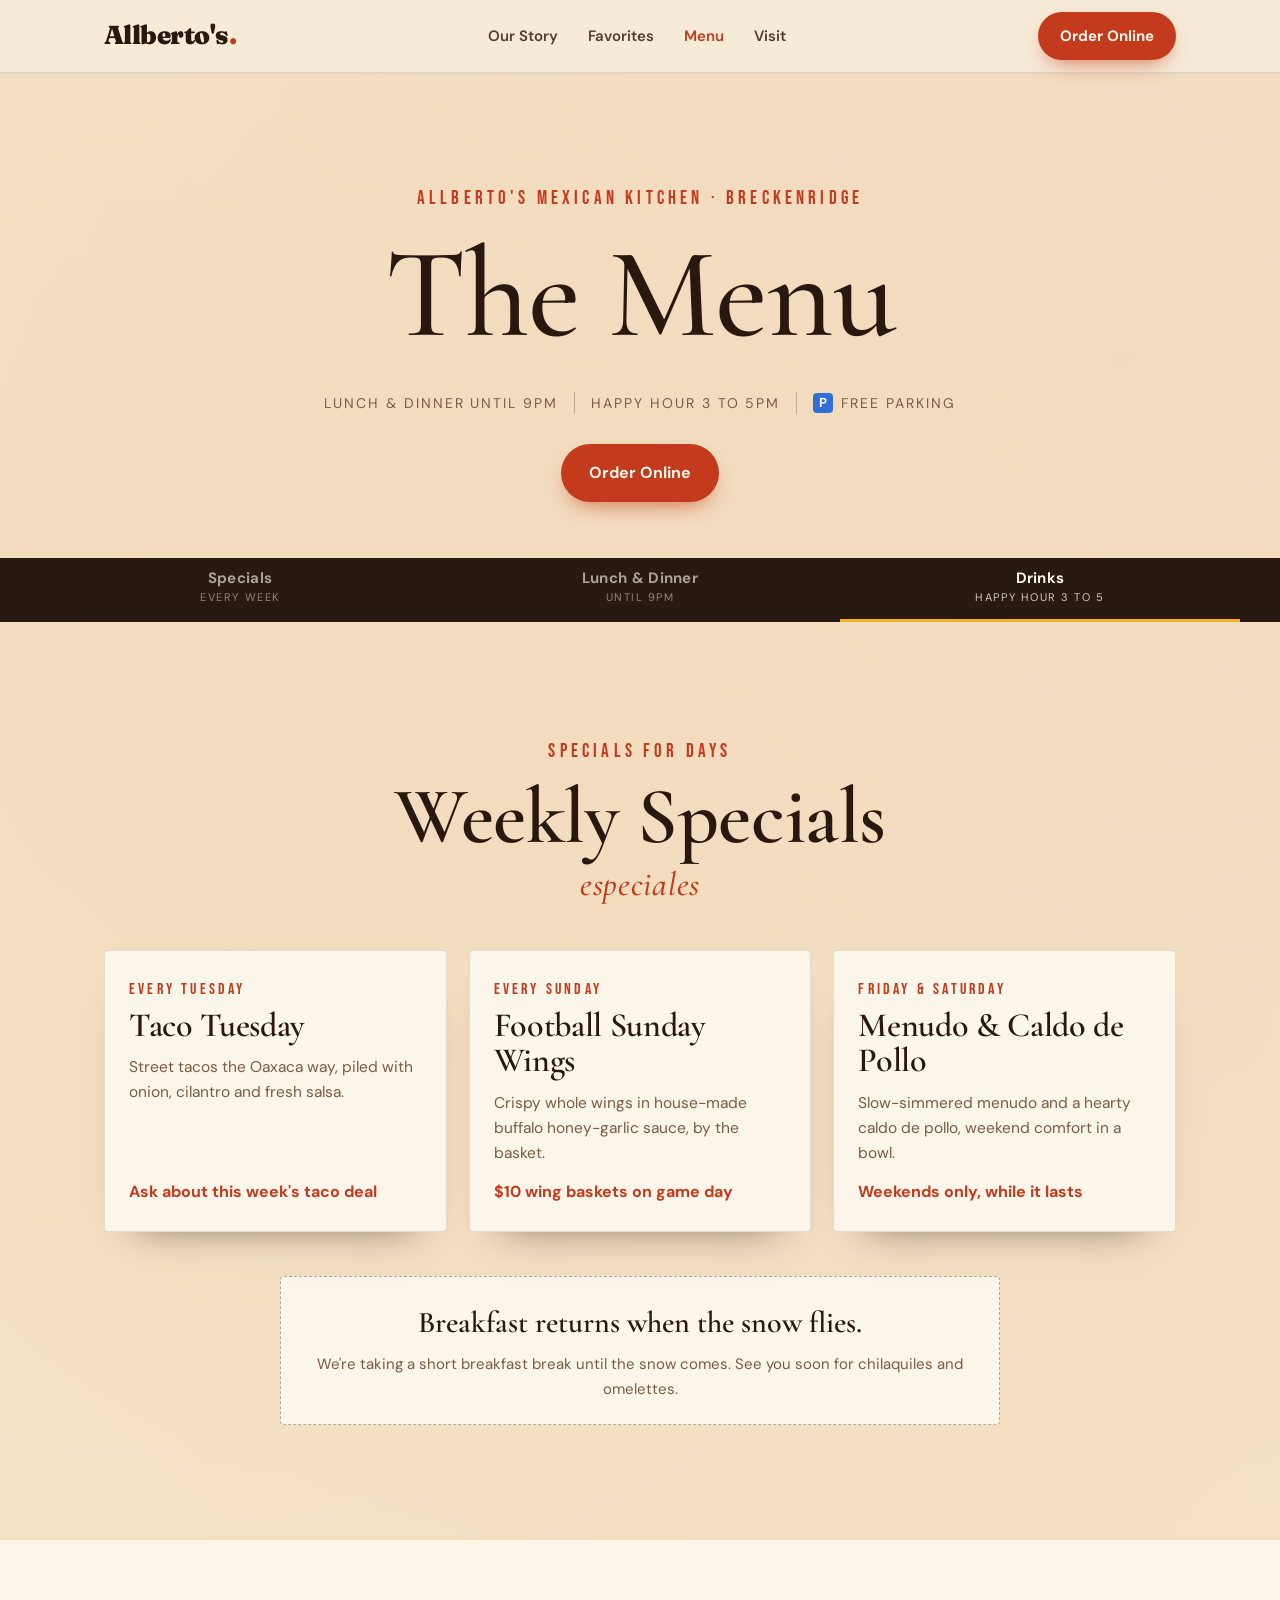
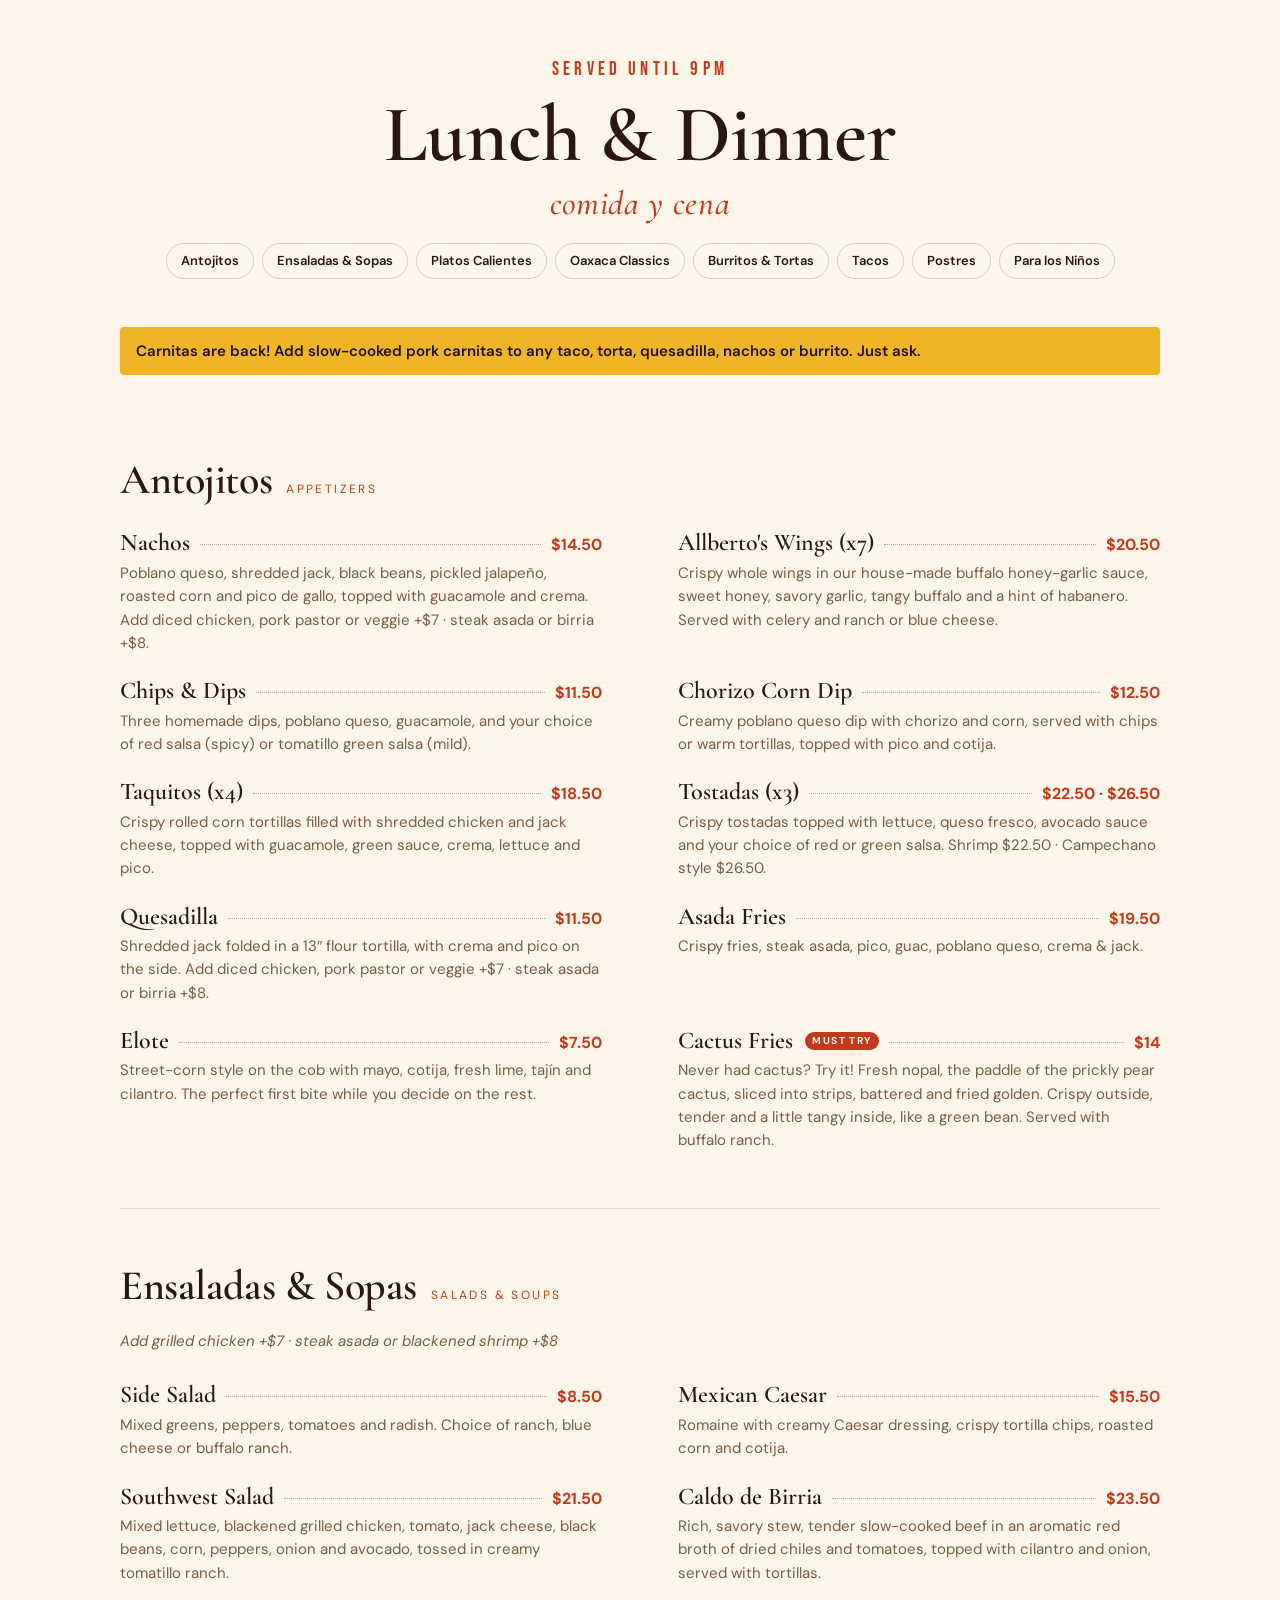
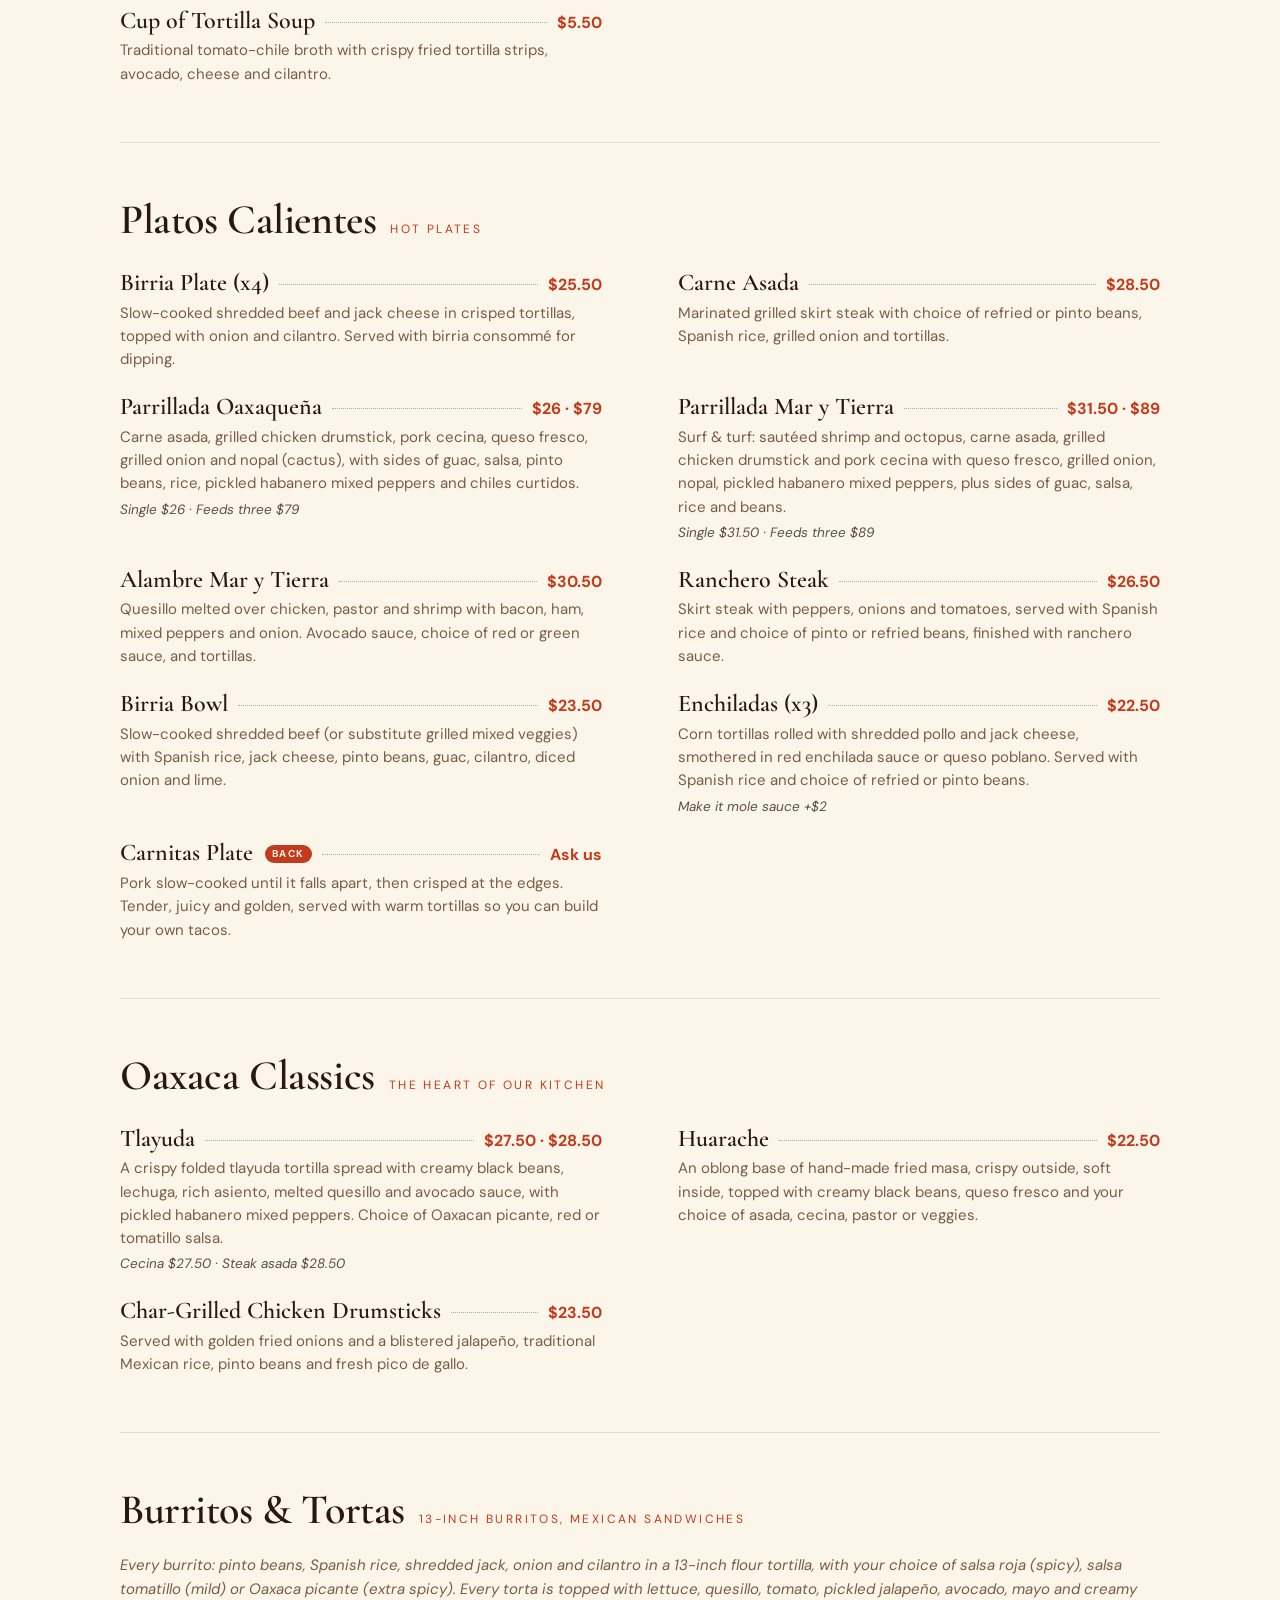
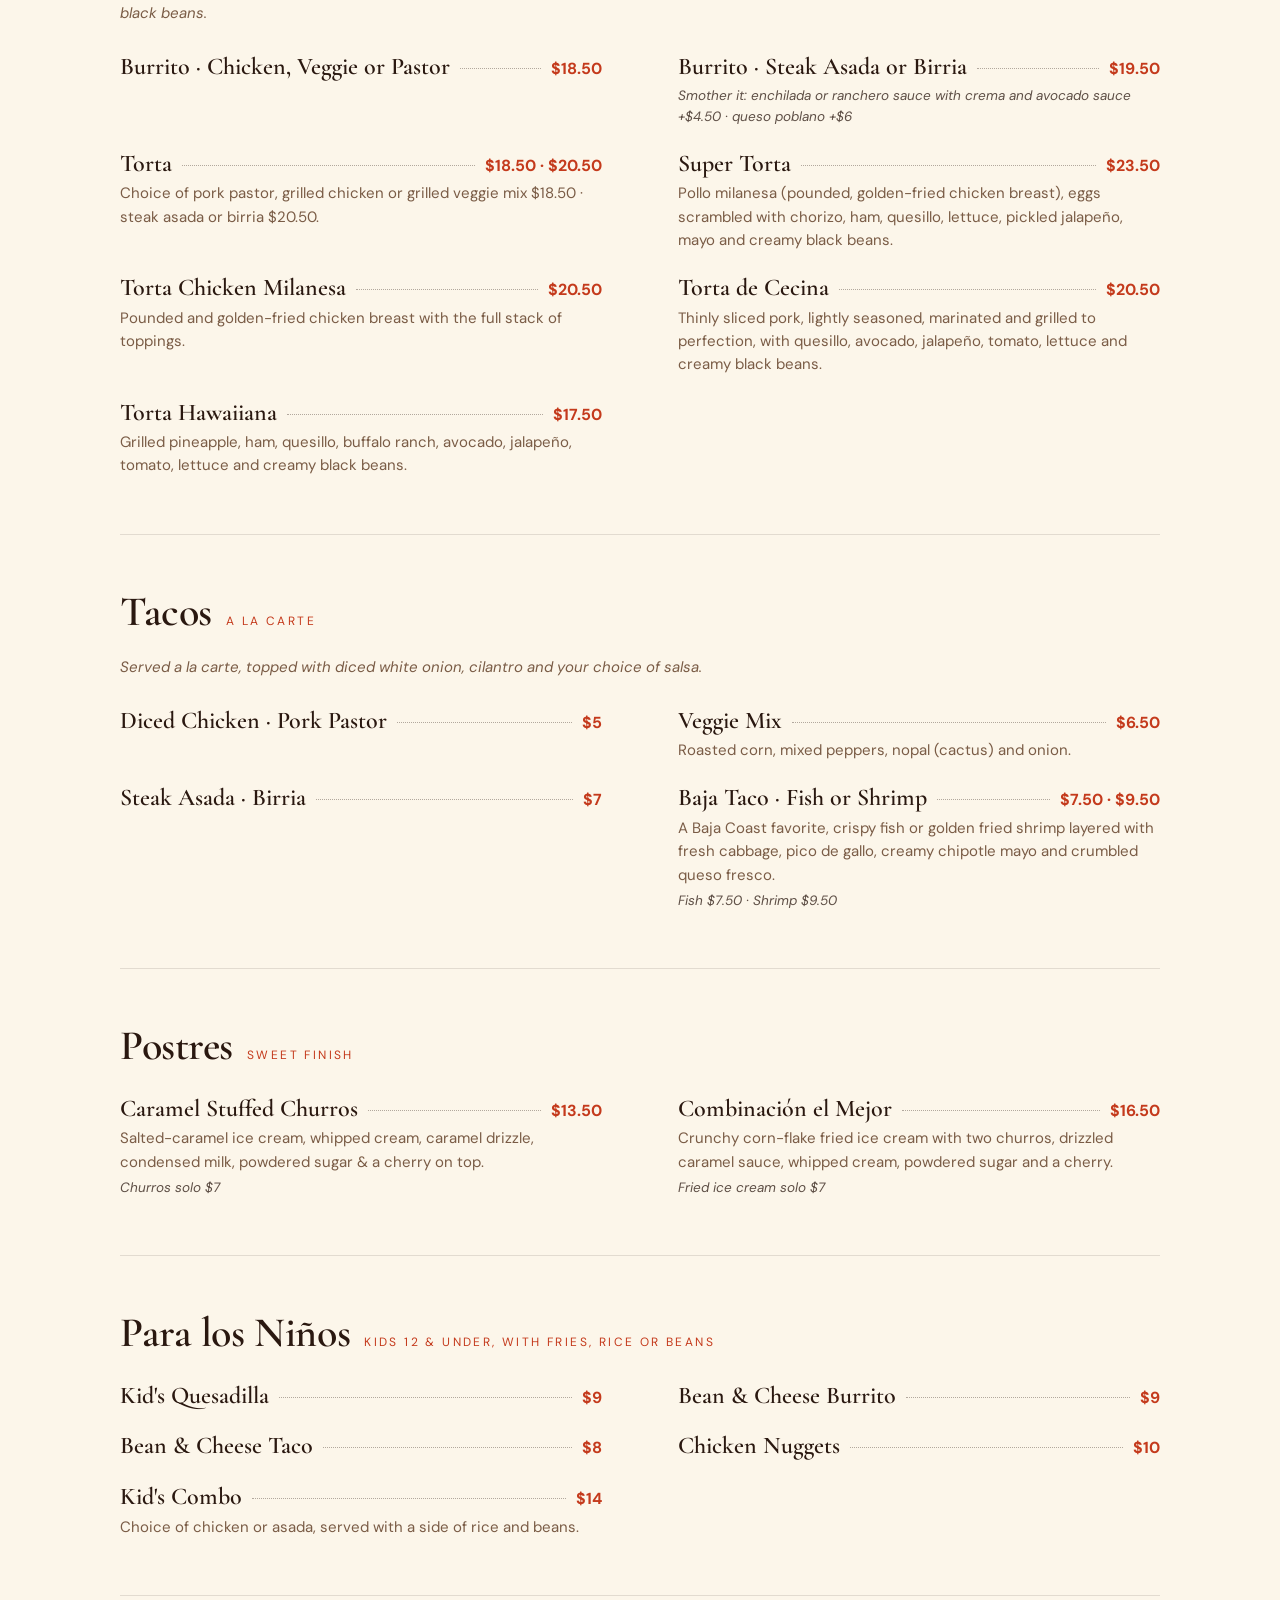
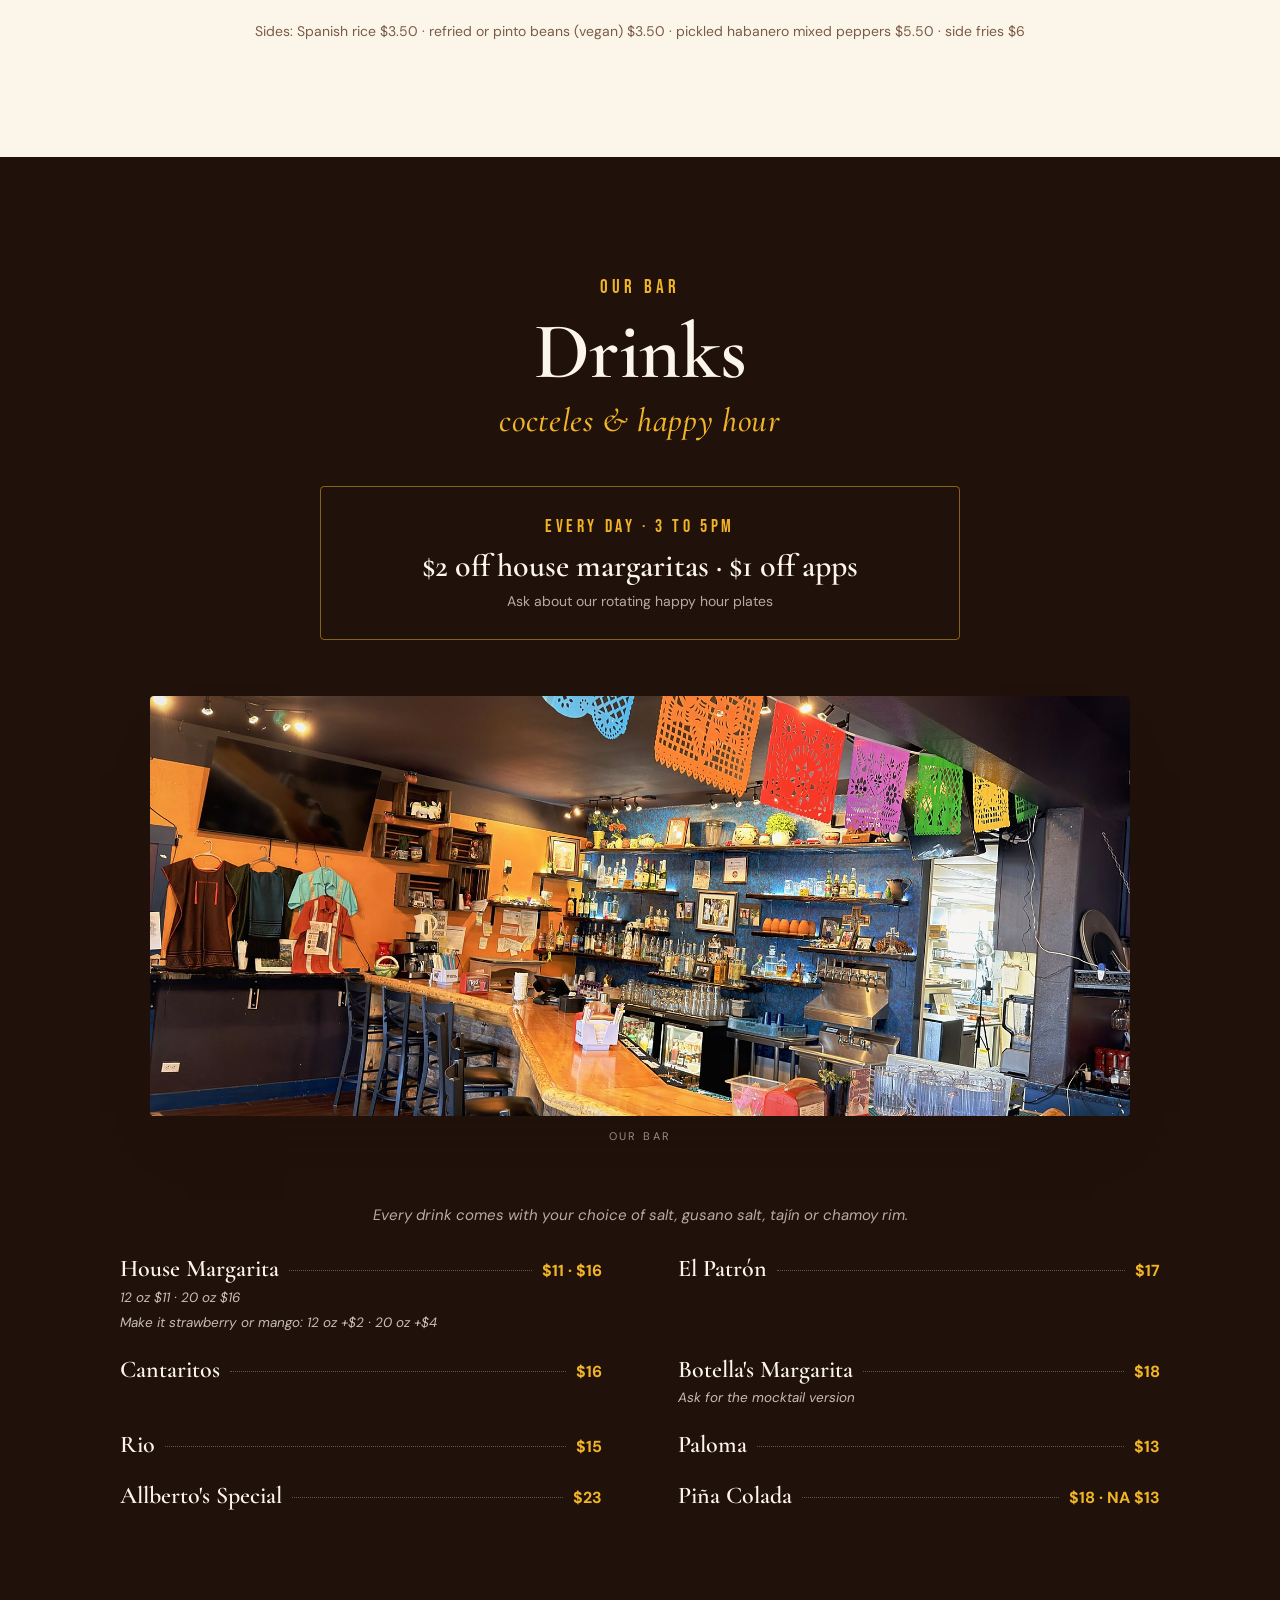
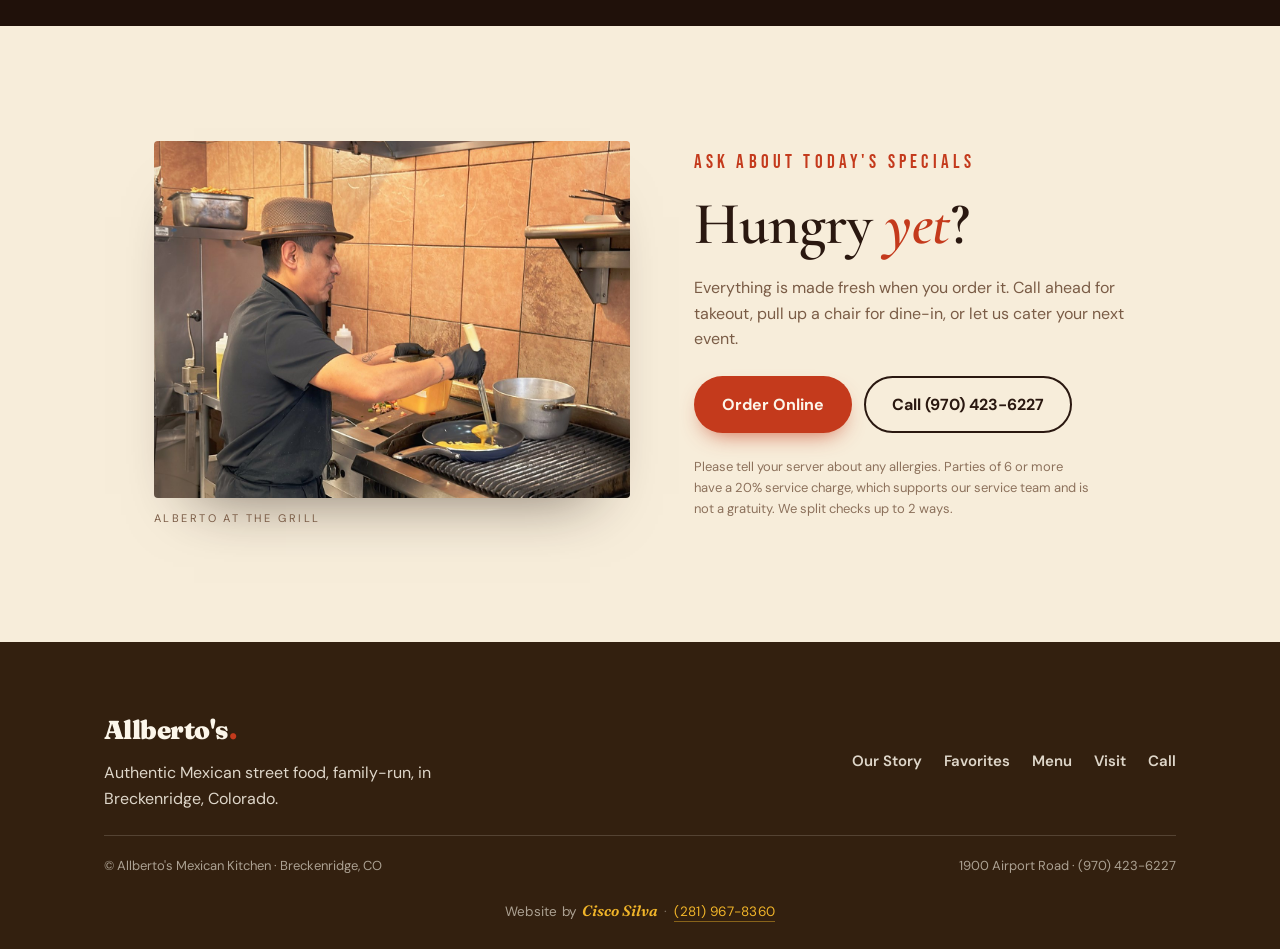
==== menu.html @ 0a22ff9e "Pause breakfast, add weekly specials, band night, free parking, cactus fries and carnitas - Breakfas" ====
<!DOCTYPE html>
<html lang="en">
<head>
<meta charset="UTF-8" />
<meta name="viewport" content="width=device-width, initial-scale=1.0" />
<title>Menu — Allberto's Mexican Kitchen</title>
<meta name="description" content="The full menu at Allberto's Mexican Kitchen in Breckenridge, Colorado — antojitos, birria, carnitas, tlayudas, parrilladas, burritos, tortas, tacos and outrageous caramel churros." />
<link rel="canonical" href="https://allbertoskitchen.com/menu.html" />
<meta property="og:type" content="website" />
<meta property="og:site_name" content="Allberto's Mexican Kitchen" />
<meta property="og:title" content="Menu — Allberto's Mexican Kitchen" />
<meta property="og:url" content="https://allbertoskitchen.com/menu.html" />
<meta name="twitter:card" content="summary" />
<link rel="icon" href="data:image/svg+xml,%3Csvg xmlns='http://www.w3.org/2000/svg' viewBox='0 0 100 100'%3E%3Crect width='100' height='100' rx='22' fill='%23C43A1C'/%3E%3Ctext x='50' y='74' font-size='68' font-family='Georgia,serif' font-weight='bold' text-anchor='middle' fill='%23F0B429'%3EA%3C/text%3E%3C/svg%3E" />
<link rel="preconnect" href="https://fonts.googleapis.com" />
<link rel="preconnect" href="https://fonts.gstatic.com" crossorigin />
<link href="https://fonts.googleapis.com/css2?family=Cormorant+Garamond:ital,wght@0,500;0,600;1,500&family=Bebas+Neue&family=Fraunces:ital,opsz,wght@0,9..144,400;0,9..144,600;0,9..144,900;1,9..144,600;1,9..144,900&family=DM+Sans:wght@400;500;700&family=Great+Vibes&display=swap" rel="stylesheet" />
<link rel="stylesheet" href="css/styles.css?v=20261123" />
<link rel="stylesheet" href="css/menu.css?v=20261123" />
<link rel="stylesheet" href="css/specials.css?v=20261123" />
</head>
<body class="menu-page">

<header>
  <div class="wrap nav">
    <a href="index.html" class="brand">Allberto's<span class="dot">.</span></a>
    <nav class="nav-links">
      <a href="index.html#story">Our Story</a>
      <a href="index.html#faves">Favorites</a>
      <a href="menu.html" class="active">Menu</a>
      <a href="index.html#visit">Visit</a>
    </nav>
    <a href="https://order.toasttab.com/online/allberto-s-mexican-kitchen-1900-airport-road" target="_blank" rel="noopener" class="btn btn-solid nav-cta">Order Online</a>
  </div>
</header>

<a class="event-strip" href="index.html#fiesta" data-until="2026-11-29T04:00:00-07:00"><b>Sat Nov 28, 9:30 PM:</b> Gran Noche de Fiesta with live music. 18+, $35 entry. <span>See details</span></a>

<!-- MENU HERO -->
<section class="mhero2">
  <div class="wrap">
    <span class="eyebrow">Allberto's Mexican Kitchen · Breckenridge</span>
    <h1>The Menu</h1>
    <p class="mhero2-hours"><span>Lunch &amp; dinner until 9pm</span><span>Happy hour 3 to 5pm</span><span class="park"><i>P</i> Free parking</span></p>
    <a href="https://order.toasttab.com/online/allberto-s-mexican-kitchen-1900-airport-road" target="_blank" rel="noopener" class="btn btn-solid">Order Online</a>
  </div>
</section>

<!-- STICKY SECTION BAR -->
<nav class="mtabs" aria-label="Menu sections">
  <div class="mtabs-in">
    <a href="#specials" class="mtab"><b>Specials</b><small>every week</small></a>
    <a href="#lunch" class="mtab"><b>Lunch &amp; Dinner</b><small>until 9pm</small></a>
    <a href="#drinks" class="mtab"><b>Drinks</b><small>happy hour 3 to 5</small></a>
  </div>
</nav>

<!-- SPECIALS -->
<section class="mpart" id="specials">
  <div class="wrap">
    <div class="mpart-head">
      <span class="eyebrow">Specials for Days</span>
      <h2>Weekly Specials <em>especiales</em></h2>
    </div>
    <div class="sp-grid">
      <div class="sp-card"><span class="sp-day">Every Tuesday</span><h3>Taco Tuesday</h3><p>Street tacos the Oaxaca way, piled with onion, cilantro and fresh salsa.</p><span class="sp-deal">Ask about this week's taco deal</span></div>
      <div class="sp-card"><span class="sp-day">Every Sunday</span><h3>Football Sunday Wings</h3><p>Crispy whole wings in house-made buffalo honey-garlic sauce, by the basket.</p><span class="sp-deal">$10 wing baskets on game day</span></div>
      <div class="sp-card"><span class="sp-day">Friday &amp; Saturday</span><h3>Menudo &amp; Caldo de Pollo</h3><p>Slow-simmered menudo and a hearty caldo de pollo, weekend comfort in a bowl.</p><span class="sp-deal">Weekends only, while it lasts</span></div>
    </div>
    <p class="bk-paused" style="margin-top:clamp(28px,4vw,44px)"><b>Breakfast returns when the snow flies.</b><span>We're taking a short breakfast break until the snow comes. See you soon for chilaquiles and omelettes.</span></p>
  </div>
</section>

<!-- BREAKFAST: paused until it snows (Alberto, 11/23/2026). Remove the "hidden" attribute below and add the tab back to bring it back. -->
<section class="mpart" id="breakfast" hidden>
  <div class="wrap">
    <div class="mpart-head">
      <span class="eyebrow">Served until noon</span>
      <h2>Breakfast <em>desayuno</em></h2>
    </div>
    <figure class="mpart-photo reveal"><img src="images/omelette-wide.jpg" alt="El Toro Bravo steak omelette with home fries and flour tortillas" width="1200" height="800" loading="lazy" /><figcaption>El Toro Bravo Omelette</figcaption></figure>

    <div class="mgrid">
<article class="mi">
  <div class="mi-top"><h4>El Toro Bravo Omelette</h4><span class="mi-dots" aria-hidden="true"></span><span class="mi-price">$20.50</span></div>
</article>
<article class="mi">
  <div class="mi-top"><h4>Nada Veggie Omelette</h4><span class="mi-dots" aria-hidden="true"></span><span class="mi-price">$20.50</span></div>
</article>
<article class="mi">
  <div class="mi-top"><h4>El Burrito Bananero</h4><span class="mi-dots" aria-hidden="true"></span><span class="mi-price">$19</span></div>
</article>
<article class="mi">
  <div class="mi-top"><h4>Breakfast Burrito</h4><span class="mi-dots" aria-hidden="true"></span><span class="mi-price">$14</span></div>
  <p>Three scrambled eggs, crispy rustic home fries, jack cheese and choice of red or green tomatillo salsa. Add bacon, ham or chorizo +$3.50 · smother with enchilada or ranchero sauce +$4.50.</p>
</article>
<article class="mi">
  <div class="mi-top"><h4>Huevos Rancheros</h4><span class="mi-dots" aria-hidden="true"></span><span class="mi-price">$14</span></div>
  <p>Rustic home fries and homemade enchilada sauce over a flour tortilla spread with creamy pinto beans, topped with two fried eggs, melted jack, pico de gallo and guacamole.</p>
</article>
<article class="mi">
  <div class="mi-top"><h4>Chilaquiles Verdes o Rojos</h4><span class="mi-dots" aria-hidden="true"></span><span class="mi-price">$19</span></div>
  <p>Two fried eggs over homemade tortilla chips with queso fresco, diced onion, crema drizzle and avocado. Choice of green or red sauce. Add steak +$8.</p>
</article>
<article class="mi">
  <div class="mi-top"><h4>Classic Breakfast</h4><span class="mi-dots" aria-hidden="true"></span><span class="mi-price">$11</span></div>
</article>
<article class="mi">
  <div class="mi-top"><h4>Scrambled Chorizo Eggs</h4><span class="mi-dots" aria-hidden="true"></span><span class="mi-price">$16.50</span></div>
</article>
<article class="mi">
  <div class="mi-top"><h4>Breakfast Tacos</h4><span class="mi-dots" aria-hidden="true"></span><span class="mi-price">$11.50</span></div>
</article>
</div>

  </div>
</section>

<!-- LUNCH & DINNER -->
<section class="mpart mpart-alt" id="lunch">
  <div class="wrap">
    <div class="mpart-head">
      <span class="eyebrow">Served until 9pm</span>
      <h2>Lunch &amp; Dinner <em>comida y cena</em></h2>
      <nav class="mjump" aria-label="Lunch and dinner categories">
        <a href="#antojitos">Antojitos</a><a href="#sopas">Ensaladas &amp; Sopas</a><a href="#platos">Platos Calientes</a><a href="#oaxaca">Oaxaca Classics</a><a href="#burritos">Burritos &amp; Tortas</a><a href="#tacos">Tacos</a><a href="#postres">Postres</a><a href="#ninos">Para los Niños</a>
      </nav>
    </div>

<p class="mcat2-flag">Carnitas are back! Add slow-cooked pork carnitas to any taco, torta, quesadilla, nachos or burrito. Just ask.</p>
<div class="mcat2" id="antojitos">
  <div class="mcat2-head"><h3>Antojitos</h3><span>appetizers</span></div>
<div class="mgrid">
<article class="mi">
  <div class="mi-top"><h4>Nachos</h4><span class="mi-dots" aria-hidden="true"></span><span class="mi-price">$14.50</span></div>
  <p>Poblano queso, shredded jack, black beans, pickled jalapeño, roasted corn and pico de gallo, topped with guacamole and crema. Add diced chicken, pork pastor or veggie +$7 · steak asada or birria +$8.</p>
</article>
<article class="mi">
  <div class="mi-top"><h4>Allberto&#x27;s Wings (x7)</h4><span class="mi-dots" aria-hidden="true"></span><span class="mi-price">$20.50</span></div>
  <p>Crispy whole wings in our house-made buffalo honey-garlic sauce, sweet honey, savory garlic, tangy buffalo and a hint of habanero. Served with celery and ranch or blue cheese.</p>
</article>
<article class="mi">
  <div class="mi-top"><h4>Chips &amp; Dips</h4><span class="mi-dots" aria-hidden="true"></span><span class="mi-price">$11.50</span></div>
  <p>Three homemade dips, poblano queso, guacamole, and your choice of red salsa (spicy) or tomatillo green salsa (mild).</p>
</article>
<article class="mi">
  <div class="mi-top"><h4>Chorizo Corn Dip</h4><span class="mi-dots" aria-hidden="true"></span><span class="mi-price">$12.50</span></div>
  <p>Creamy poblano queso dip with chorizo and corn, served with chips or warm tortillas, topped with pico and cotija.</p>
</article>
<article class="mi">
  <div class="mi-top"><h4>Taquitos (x4)</h4><span class="mi-dots" aria-hidden="true"></span><span class="mi-price">$18.50</span></div>
  <p>Crispy rolled corn tortillas filled with shredded chicken and jack cheese, topped with guacamole, green sauce, crema, lettuce and pico.</p>
</article>
<article class="mi">
  <div class="mi-top"><h4>Tostadas (x3)</h4><span class="mi-dots" aria-hidden="true"></span><span class="mi-price">$22.50 · $26.50</span></div>
  <p>Crispy tostadas topped with lettuce, queso fresco, avocado sauce and your choice of red or green salsa. Shrimp $22.50 · Campechano style $26.50.</p>
</article>
<article class="mi">
  <div class="mi-top"><h4>Quesadilla</h4><span class="mi-dots" aria-hidden="true"></span><span class="mi-price">$11.50</span></div>
  <p>Shredded jack folded in a 13&Prime; flour tortilla, with crema and pico on the side. Add diced chicken, pork pastor or veggie +$7 · steak asada or birria +$8.</p>
</article>
<article class="mi">
  <div class="mi-top"><h4>Asada Fries</h4><span class="mi-dots" aria-hidden="true"></span><span class="mi-price">$19.50</span></div>
  <p>Crispy fries, steak asada, pico, guac, poblano queso, crema &amp; jack.</p>
</article>
<article class="mi">
  <div class="mi-top"><h4>Elote</h4><span class="mi-dots" aria-hidden="true"></span><span class="mi-price">$7.50</span></div>
  <p>Street-corn style on the cob with mayo, cotija, fresh lime, tajín and cilantro. The perfect first bite while you decide on the rest.</p>
</article>
<article class="mi">
  <div class="mi-top"><h4>Cactus Fries <span class="mi-new">Must try</span></h4><span class="mi-dots" aria-hidden="true"></span><span class="mi-price">$14</span></div>
  <p>Never had cactus? Try it! Fresh nopal, the paddle of the prickly pear cactus, sliced into strips, battered and fried golden. Crispy outside, tender and a little tangy inside, like a green bean. Served with buffalo ranch.</p>
</article>
</div>
</div>
<div class="mcat2" id="sopas">
  <div class="mcat2-head"><h3>Ensaladas &amp; Sopas</h3><span>salads &amp; soups</span></div>
  <p class="mcat2-note">Add grilled chicken +$7 · steak asada or blackened shrimp +$8</p>
<div class="mgrid">
<article class="mi">
  <div class="mi-top"><h4>Side Salad</h4><span class="mi-dots" aria-hidden="true"></span><span class="mi-price">$8.50</span></div>
  <p>Mixed greens, peppers, tomatoes and radish. Choice of ranch, blue cheese or buffalo ranch.</p>
</article>
<article class="mi">
  <div class="mi-top"><h4>Mexican Caesar</h4><span class="mi-dots" aria-hidden="true"></span><span class="mi-price">$15.50</span></div>
  <p>Romaine with creamy Caesar dressing, crispy tortilla chips, roasted corn and cotija.</p>
</article>
<article class="mi">
  <div class="mi-top"><h4>Southwest Salad</h4><span class="mi-dots" aria-hidden="true"></span><span class="mi-price">$21.50</span></div>
  <p>Mixed lettuce, blackened grilled chicken, tomato, jack cheese, black beans, corn, peppers, onion and avocado, tossed in creamy tomatillo ranch.</p>
</article>
<article class="mi">
  <div class="mi-top"><h4>Caldo de Birria</h4><span class="mi-dots" aria-hidden="true"></span><span class="mi-price">$23.50</span></div>
  <p>Rich, savory stew, tender slow-cooked beef in an aromatic red broth of dried chiles and tomatoes, topped with cilantro and onion, served with tortillas.</p>
</article>
<article class="mi">
  <div class="mi-top"><h4>Cup of Tortilla Soup</h4><span class="mi-dots" aria-hidden="true"></span><span class="mi-price">$5.50</span></div>
  <p>Traditional tomato-chile broth with crispy fried tortilla strips, avocado, cheese and cilantro.</p>
</article>
</div>
</div>
<div class="mcat2" id="platos">
  <div class="mcat2-head"><h3>Platos Calientes</h3><span>hot plates</span></div>
<div class="mgrid">
<article class="mi">
  <div class="mi-top"><h4>Birria Plate (x4)</h4><span class="mi-dots" aria-hidden="true"></span><span class="mi-price">$25.50</span></div>
  <p>Slow-cooked shredded beef and jack cheese in crisped tortillas, topped with onion and cilantro. Served with birria consommé for dipping.</p>
</article>
<article class="mi">
  <div class="mi-top"><h4>Carne Asada</h4><span class="mi-dots" aria-hidden="true"></span><span class="mi-price">$28.50</span></div>
  <p>Marinated grilled skirt steak with choice of refried or pinto beans, Spanish rice, grilled onion and tortillas.</p>
</article>
<article class="mi">
  <div class="mi-top"><h4>Parrillada Oaxaqueña</h4><span class="mi-dots" aria-hidden="true"></span><span class="mi-price">$26 · $79</span></div>
  <p>Carne asada, grilled chicken drumstick, pork cecina, queso fresco, grilled onion and nopal (cactus), with sides of guac, salsa, pinto beans, rice, pickled habanero mixed peppers and chiles curtidos.</p>
  <p class="mi-add">Single $26 · Feeds three $79</p>
</article>
<article class="mi">
  <div class="mi-top"><h4>Parrillada Mar y Tierra</h4><span class="mi-dots" aria-hidden="true"></span><span class="mi-price">$31.50 · $89</span></div>
  <p>Surf &amp; turf: sautéed shrimp and octopus, carne asada, grilled chicken drumstick and pork cecina with queso fresco, grilled onion, nopal, pickled habanero mixed peppers, plus sides of guac, salsa, rice and beans.</p>
  <p class="mi-add">Single $31.50 · Feeds three $89</p>
</article>
<article class="mi">
  <div class="mi-top"><h4>Alambre Mar y Tierra</h4><span class="mi-dots" aria-hidden="true"></span><span class="mi-price">$30.50</span></div>
  <p>Quesillo melted over chicken, pastor and shrimp with bacon, ham, mixed peppers and onion. Avocado sauce, choice of red or green sauce, and tortillas.</p>
</article>
<article class="mi">
  <div class="mi-top"><h4>Ranchero Steak</h4><span class="mi-dots" aria-hidden="true"></span><span class="mi-price">$26.50</span></div>
  <p>Skirt steak with peppers, onions and tomatoes, served with Spanish rice and choice of pinto or refried beans, finished with ranchero sauce.</p>
</article>
<article class="mi">
  <div class="mi-top"><h4>Birria Bowl</h4><span class="mi-dots" aria-hidden="true"></span><span class="mi-price">$23.50</span></div>
  <p>Slow-cooked shredded beef (or substitute grilled mixed veggies) with Spanish rice, jack cheese, pinto beans, guac, cilantro, diced onion and lime.</p>
</article>
<article class="mi">
  <div class="mi-top"><h4>Enchiladas (x3)</h4><span class="mi-dots" aria-hidden="true"></span><span class="mi-price">$22.50</span></div>
  <p>Corn tortillas rolled with shredded pollo and jack cheese, smothered in red enchilada sauce or queso poblano. Served with Spanish rice and choice of refried or pinto beans.</p>
  <p class="mi-add">Make it mole sauce +$2</p>
</article>
<article class="mi">
  <div class="mi-top"><h4>Carnitas Plate <span class="mi-new">Back</span></h4><span class="mi-dots" aria-hidden="true"></span><span class="mi-price">Ask us</span></div>
  <p>Pork slow-cooked until it falls apart, then crisped at the edges. Tender, juicy and golden, served with warm tortillas so you can build your own tacos.</p>
</article>
</div>
</div>
<div class="mcat2" id="oaxaca">
  <div class="mcat2-head"><h3>Oaxaca Classics</h3><span>the heart of our kitchen</span></div>
<div class="mgrid">
<article class="mi">
  <div class="mi-top"><h4>Tlayuda</h4><span class="mi-dots" aria-hidden="true"></span><span class="mi-price">$27.50 · $28.50</span></div>
  <p>A crispy folded tlayuda tortilla spread with creamy black beans, lechuga, rich asiento, melted quesillo and avocado sauce, with pickled habanero mixed peppers. Choice of Oaxacan picante, red or tomatillo salsa.</p>
  <p class="mi-add">Cecina $27.50 · Steak asada $28.50</p>
</article>
<article class="mi">
  <div class="mi-top"><h4>Huarache</h4><span class="mi-dots" aria-hidden="true"></span><span class="mi-price">$22.50</span></div>
  <p>An oblong base of hand-made fried masa, crispy outside, soft inside, topped with creamy black beans, queso fresco and your choice of asada, cecina, pastor or veggies.</p>
</article>
<article class="mi">
  <div class="mi-top"><h4>Char-Grilled Chicken Drumsticks</h4><span class="mi-dots" aria-hidden="true"></span><span class="mi-price">$23.50</span></div>
  <p>Served with golden fried onions and a blistered jalapeño, traditional Mexican rice, pinto beans and fresh pico de gallo.</p>
</article>
</div>
</div>
<div class="mcat2" id="burritos">
  <div class="mcat2-head"><h3>Burritos &amp; Tortas</h3><span>13-inch burritos, Mexican sandwiches</span></div>
  <p class="mcat2-note">Every burrito: pinto beans, Spanish rice, shredded jack, onion and cilantro in a 13-inch flour tortilla, with your choice of salsa roja (spicy), salsa tomatillo (mild) or Oaxaca picante (extra spicy). Every torta is topped with lettuce, quesillo, tomato, pickled jalapeño, avocado, mayo and creamy black beans.</p>
<div class="mgrid">
<article class="mi">
  <div class="mi-top"><h4>Burrito · Chicken, Veggie or Pastor</h4><span class="mi-dots" aria-hidden="true"></span><span class="mi-price">$18.50</span></div>
</article>
<article class="mi">
  <div class="mi-top"><h4>Burrito · Steak Asada or Birria</h4><span class="mi-dots" aria-hidden="true"></span><span class="mi-price">$19.50</span></div>
  <p class="mi-add">Smother it: enchilada or ranchero sauce with crema and avocado sauce +$4.50 · queso poblano +$6</p>
</article>
<article class="mi">
  <div class="mi-top"><h4>Torta</h4><span class="mi-dots" aria-hidden="true"></span><span class="mi-price">$18.50 · $20.50</span></div>
  <p>Choice of pork pastor, grilled chicken or grilled veggie mix $18.50 · steak asada or birria $20.50.</p>
</article>
<article class="mi">
  <div class="mi-top"><h4>Super Torta</h4><span class="mi-dots" aria-hidden="true"></span><span class="mi-price">$23.50</span></div>
  <p>Pollo milanesa (pounded, golden-fried chicken breast), eggs scrambled with chorizo, ham, quesillo, lettuce, pickled jalapeño, mayo and creamy black beans.</p>
</article>
<article class="mi">
  <div class="mi-top"><h4>Torta Chicken Milanesa</h4><span class="mi-dots" aria-hidden="true"></span><span class="mi-price">$20.50</span></div>
  <p>Pounded and golden-fried chicken breast with the full stack of toppings.</p>
</article>
<article class="mi">
  <div class="mi-top"><h4>Torta de Cecina</h4><span class="mi-dots" aria-hidden="true"></span><span class="mi-price">$20.50</span></div>
  <p>Thinly sliced pork, lightly seasoned, marinated and grilled to perfection, with quesillo, avocado, jalapeño, tomato, lettuce and creamy black beans.</p>
</article>
<article class="mi">
  <div class="mi-top"><h4>Torta Hawaiiana</h4><span class="mi-dots" aria-hidden="true"></span><span class="mi-price">$17.50</span></div>
  <p>Grilled pineapple, ham, quesillo, buffalo ranch, avocado, jalapeño, tomato, lettuce and creamy black beans.</p>
</article>
</div>
</div>
<div class="mcat2" id="tacos">
  <div class="mcat2-head"><h3>Tacos</h3><span>a la carte</span></div>
  <p class="mcat2-note">Served a la carte, topped with diced white onion, cilantro and your choice of salsa.</p>
<div class="mgrid">
<article class="mi">
  <div class="mi-top"><h4>Diced Chicken · Pork Pastor</h4><span class="mi-dots" aria-hidden="true"></span><span class="mi-price">$5</span></div>
</article>
<article class="mi">
  <div class="mi-top"><h4>Veggie Mix</h4><span class="mi-dots" aria-hidden="true"></span><span class="mi-price">$6.50</span></div>
  <p>Roasted corn, mixed peppers, nopal (cactus) and onion.</p>
</article>
<article class="mi">
  <div class="mi-top"><h4>Steak Asada · Birria</h4><span class="mi-dots" aria-hidden="true"></span><span class="mi-price">$7</span></div>
</article>
<article class="mi">
  <div class="mi-top"><h4>Baja Taco · Fish or Shrimp</h4><span class="mi-dots" aria-hidden="true"></span><span class="mi-price">$7.50 · $9.50</span></div>
  <p>A Baja Coast favorite, crispy fish or golden fried shrimp layered with fresh cabbage, pico de gallo, creamy chipotle mayo and crumbled queso fresco.</p>
  <p class="mi-add">Fish $7.50 · Shrimp $9.50</p>
</article>
</div>
</div>
<div class="mcat2" id="postres">
  <div class="mcat2-head"><h3>Postres</h3><span>sweet finish</span></div>
<div class="mgrid">
<article class="mi">
  <div class="mi-top"><h4>Caramel Stuffed Churros</h4><span class="mi-dots" aria-hidden="true"></span><span class="mi-price">$13.50</span></div>
  <p>Salted-caramel ice cream, whipped cream, caramel drizzle, condensed milk, powdered sugar &amp; a cherry on top.</p>
  <p class="mi-add">Churros solo $7</p>
</article>
<article class="mi">
  <div class="mi-top"><h4>Combinación el Mejor</h4><span class="mi-dots" aria-hidden="true"></span><span class="mi-price">$16.50</span></div>
  <p>Crunchy corn-flake fried ice cream with two churros, drizzled caramel sauce, whipped cream, powdered sugar and a cherry.</p>
  <p class="mi-add">Fried ice cream solo $7</p>
</article>
</div>
</div>
<div class="mcat2" id="ninos">
  <div class="mcat2-head"><h3>Para los Niños</h3><span>kids 12 &amp; under, with fries, rice or beans</span></div>
<div class="mgrid">
<article class="mi">
  <div class="mi-top"><h4>Kid&#x27;s Quesadilla</h4><span class="mi-dots" aria-hidden="true"></span><span class="mi-price">$9</span></div>
</article>
<article class="mi">
  <div class="mi-top"><h4>Bean &amp; Cheese Burrito</h4><span class="mi-dots" aria-hidden="true"></span><span class="mi-price">$9</span></div>
</article>
<article class="mi">
  <div class="mi-top"><h4>Bean &amp; Cheese Taco</h4><span class="mi-dots" aria-hidden="true"></span><span class="mi-price">$8</span></div>
</article>
<article class="mi">
  <div class="mi-top"><h4>Chicken Nuggets</h4><span class="mi-dots" aria-hidden="true"></span><span class="mi-price">$10</span></div>
</article>
<article class="mi">
  <div class="mi-top"><h4>Kid&#x27;s Combo</h4><span class="mi-dots" aria-hidden="true"></span><span class="mi-price">$14</span></div>
  <p>Choice of chicken or asada, served with a side of rice and beans.</p>
</article>
</div>
</div>

    <p class="msides">Sides: Spanish rice $3.50 · refried or pinto beans (vegan) $3.50 · pickled habanero mixed peppers $5.50 · side fries $6</p>
  </div>
</section>

<!-- DRINKS -->
<section class="mpart mpart-dark" id="drinks">
  <div class="wrap">
    <div class="mpart-head">
      <span class="eyebrow">Our Bar</span>
      <h2>Drinks <em>cocteles &amp; happy hour</em></h2>
    </div>
    <div class="mhappy">
      <span class="mhappy-when">Every day · 3 to 5pm</span>
      <span class="mhappy-deal">$2 off house margaritas · $1 off apps</span>
      <span class="mhappy-more">Ask about our rotating happy hour plates</span>
    </div>
    <figure class="mpart-photo reveal"><img src="images/bar.jpg" alt="The bar at Allberto&#x27;s with papel picado and string lights" width="1800" height="1097" loading="lazy" /><figcaption>Our bar</figcaption></figure>

    <p class="mcat2-note">Every drink comes with your choice of salt, gusano salt, tajín or chamoy rim.</p>
    <div class="mgrid">
<article class="mi">
  <div class="mi-top"><h4>House Margarita</h4><span class="mi-dots" aria-hidden="true"></span><span class="mi-price">$11 · $16</span></div>
  <p class="mi-add">12 oz $11 · 20 oz $16</p>
  <p class="mi-add">Make it strawberry or mango: 12 oz +$2 · 20 oz +$4</p>
</article>
<article class="mi">
  <div class="mi-top"><h4>El Patrón</h4><span class="mi-dots" aria-hidden="true"></span><span class="mi-price">$17</span></div>
</article>
<article class="mi">
  <div class="mi-top"><h4>Cantaritos</h4><span class="mi-dots" aria-hidden="true"></span><span class="mi-price">$16</span></div>
</article>
<article class="mi">
  <div class="mi-top"><h4>Botella&#x27;s Margarita</h4><span class="mi-dots" aria-hidden="true"></span><span class="mi-price">$18</span></div>
  <p class="mi-add">Ask for the mocktail version</p>
</article>
<article class="mi">
  <div class="mi-top"><h4>Rio</h4><span class="mi-dots" aria-hidden="true"></span><span class="mi-price">$15</span></div>
</article>
<article class="mi">
  <div class="mi-top"><h4>Paloma</h4><span class="mi-dots" aria-hidden="true"></span><span class="mi-price">$13</span></div>
</article>
<article class="mi">
  <div class="mi-top"><h4>Allberto&#x27;s Special</h4><span class="mi-dots" aria-hidden="true"></span><span class="mi-price">$23</span></div>
</article>
<article class="mi">
  <div class="mi-top"><h4>Piña Colada</h4><span class="mi-dots" aria-hidden="true"></span><span class="mi-price">$18 · NA $13</span></div>
</article>
</div>

  </div>
</section>

<!-- NOTES + ALBERTO -->
<section class="mclose">
  <div class="wrap mclose-grid">
    <figure class="mclose-photo reveal"><img src="images/alberto-band.jpg" alt="Alberto cooking at the grill" width="1450" height="960" loading="lazy" /><figcaption>Alberto at the grill</figcaption></figure>
    <div class="mclose-text reveal">
      <span class="eyebrow">Ask about today&#x27;s specials</span>
      <h2>Hungry <em>yet</em>?</h2>
      <p>Everything is made fresh when you order it. Call ahead for takeout, pull up a chair for dine-in, or let us cater your next event.</p>
      <div class="mclose-actions">
        <a href="https://order.toasttab.com/online/allberto-s-mexican-kitchen-1900-airport-road" target="_blank" rel="noopener" class="btn btn-solid">Order Online</a>
        <a href="tel:+19704236227" class="btn btn-ghost">Call (970) 423-6227</a>
      </div>
      <p class="mfine">Please tell your server about any allergies. Parties of 6 or more have a 20% service charge, which supports our service team and is not a gratuity. We split checks up to 2 ways.</p>
    </div>
  </div>
</section>

<!-- FOOTER -->
<footer>
  <div class="wrap">
    <div class="foot-grid">
      <div>
        <div class="brand">Allberto's<span class="dot">.</span></div>
        <p style="margin-top:8px;max-width:30ch;opacity:.85">Authentic Mexican street food, family-run, in Breckenridge, Colorado.</p>
      </div>
      <nav class="foot-links">
        <a href="index.html#story">Our Story</a><a href="index.html#faves">Favorites</a><a href="menu.html">Menu</a><a href="index.html#visit">Visit</a><a href="tel:+19704236227">Call</a>
      </nav>
    </div>
    <div class="foot-bottom">
      <span>© Allberto's Mexican Kitchen · Breckenridge, CO</span>
      <span>1900 Airport Road · (970) 423-6227</span>
    </div>
    <p class="site-credit">
      <link rel="stylesheet" href="css/credit.css?v=3" />
      Website by <b>Cisco Silva</b><span class="sep">&middot;</span><a href="tel:+12819678360">(281) 967-8360</a>
    </p>
  </div>
</footer>

<script src="js/until.js?v=20261123"></script>
<script src="js/main.js?v=20261123"></script>
<script>
// highlight the sticky tab for the section on screen
(function(){var tabs=[].slice.call(document.querySelectorAll('.mtab'));
var map={};tabs.forEach(function(t){map[t.getAttribute('href').slice(1)]=t;});
var io=new IntersectionObserver(function(es){es.forEach(function(e){if(e.isIntersecting){tabs.forEach(function(t){t.classList.remove('on')});map[e.target.id].classList.add('on');}});},{rootMargin:'-45% 0px -50% 0px'});
['specials','lunch','drinks'].forEach(function(id){var el=document.getElementById(id);if(el)io.observe(el);});})();
</script>
</body>
</html>
---- css/styles.css ----
/* never let a photo push the page wider than the screen */
img{max-width:100%;height:auto}
:root{
  --bone:#F7EDDA; --cream:#FCF6EA; --chile:#C43A1C; --chile-deep:#9E2B12;
  --marigold:#EBA31C; --gold:#F0B429; --mole:#20110A; --mole2:#33200f;
  --lime:#4E7A3A; --ink:#2A1810; --ink-soft:#7a5c46;
  --maxw:1200px; --pad:clamp(20px,5vw,64px);
}
*{margin:0;padding:0;box-sizing:border-box}
html{scroll-behavior:smooth}
body{font-family:'DM Sans',sans-serif;background:var(--bone);color:var(--ink);line-height:1.6;overflow-x:hidden;
  background-image:radial-gradient(circle at 12% 8%,rgba(235,163,28,.10),transparent 42%),radial-gradient(circle at 88% 4%,rgba(196,58,28,.08),transparent 40%);}
.wrap{max-width:var(--maxw);margin:0 auto;padding:0 var(--pad)}
h1,h2,h3{font-family:'Fraunces',serif;line-height:1.02;letter-spacing:-.01em}
em{font-style:italic}
a{color:inherit}
.eyebrow{font-family:'Bebas Neue',sans-serif;font-size:clamp(15px,1.6vw,19px);letter-spacing:.22em;color:var(--chile);display:inline-block;margin-bottom:.5em}
.grain{position:relative}
.grain::after{content:"";position:absolute;inset:0;background-image:url('data:image/svg+xml,%3Csvg%20xmlns%3D%27http%3A//www.w3.org/2000/svg%27%20width%3D%27120%27%20height%3D%27120%27%3E%3Cfilter%20id%3D%27n%27%3E%3CfeTurbulence%20type%3D%27fractalNoise%27%20baseFrequency%3D%270.9%27%20numOctaves%3D%272%27%20stitchTiles%3D%27stitch%27/%3E%3CfeColorMatrix%20type%3D%27saturate%27%20values%3D%270%27/%3E%3C/filter%3E%3Crect%20width%3D%27120%27%20height%3D%27120%27%20filter%3D%27url%28%2523n%29%27%20opacity%3D%270.5%27/%3E%3C/svg%3E');background-size:180px;opacity:.05;pointer-events:none;mix-blend-mode:overlay}

/* buttons */
.btn{display:inline-flex;align-items:center;gap:.5em;font-weight:700;font-size:16px;padding:14px 26px;border-radius:999px;text-decoration:none;border:2px solid transparent;transition:transform .15s ease,box-shadow .15s ease,background .15s;white-space:nowrap;cursor:pointer}
.btn:hover{transform:translateY(-2px)}
.btn-solid{background:var(--chile);color:var(--cream);box-shadow:0 10px 22px -10px rgba(196,58,28,.8)}
.btn-solid:hover{background:var(--chile-deep)}
.btn-gold{background:var(--gold);color:var(--mole);box-shadow:0 10px 22px -12px rgba(240,180,41,.9)}
.btn-ghost{background:transparent;border-color:var(--ink);color:var(--ink)}
.btn-ghost:hover{background:var(--ink);color:var(--cream)}
.btn-cream{background:var(--cream);color:var(--ink)}

/* header */
header{position:sticky;top:0;z-index:50;background:rgba(247,237,218,.9);backdrop-filter:blur(10px);border-bottom:2px solid rgba(42,24,16,.1)}
.nav{display:flex;align-items:center;justify-content:space-between;height:72px}
.brand{font-family:'Fraunces',serif;font-weight:900;font-size:26px;letter-spacing:-.02em}
a.brand{text-decoration:none;color:var(--ink)}
.brand .dot{color:var(--chile)}
.nav-links{display:flex;gap:30px}
.nav-links a{font-weight:600;font-size:15px;text-decoration:none;color:var(--ink);opacity:.82;transition:opacity .15s,color .15s}
.nav-links a:hover{opacity:1;color:var(--chile)}
.nav-links a.active{opacity:1;color:var(--chile)}
.nav-cta{padding:10px 20px;font-size:15px}
@media(max-width:820px){.nav-links{display:none}}

/* marquee */
.marquee{background:var(--chile);color:var(--gold);overflow:hidden;border-top:2px solid var(--chile-deep);border-bottom:2px solid var(--chile-deep)}
.marquee-track{display:flex;white-space:nowrap;width:max-content;animation:scrollx 34s linear infinite}
.marquee span{font-family:'Bebas Neue',sans-serif;font-size:clamp(20px,2.6vw,28px);letter-spacing:.14em;padding:10px 0}
.marquee b{color:var(--cream);margin:0 22px}
.marquee i{color:var(--gold);margin:0 22px;font-style:normal}
@keyframes scrollx{to{transform:translateX(-50%)}}

/* papel divider */
.papel{height:40px;background:url('data:image/svg+xml,%3Csvg%20xmlns%3D%27http%3A//www.w3.org/2000/svg%27%20width%3D%27200%27%20height%3D%2742%27%20viewBox%3D%270%200%20200%2042%27%3E%0A%3Cpath%20d%3D%27M0%203%20H200%27%20stroke%3D%27%237a4a2a%27%20stroke-width%3D%272%27/%3E%0A%3Cg%3E%0A%3Cpath%20d%3D%27M2%204%20H52%20L27%2034%20Z%27%20fill%3D%27%23C43A1C%27/%3E%3Ccircle%20cx%3D%2727%27%20cy%3D%2713%27%20r%3D%274%27%20fill%3D%27%23F8EFDD%27/%3E%3Ccircle%20cx%3D%2716%27%20cy%3D%2711%27%20r%3D%272.2%27%20fill%3D%27%23F8EFDD%27/%3E%3Ccircle%20cx%3D%2738%27%20cy%3D%2711%27%20r%3D%272.2%27%20fill%3D%27%23F8EFDD%27/%3E%0A%3Cpath%20d%3D%27M52%204%20H102%20L77%2034%20Z%27%20fill%3D%27%23EBA31C%27/%3E%3Ccircle%20cx%3D%2777%27%20cy%3D%2713%27%20r%3D%274%27%20fill%3D%27%238a1f0a%27/%3E%3Ccircle%20cx%3D%2766%27%20cy%3D%2711%27%20r%3D%272.2%27%20fill%3D%27%238a1f0a%27/%3E%3Ccircle%20cx%3D%2788%27%20cy%3D%2711%27%20r%3D%272.2%27%20fill%3D%27%238a1f0a%27/%3E%0A%3Cpath%20d%3D%27M102%204%20H152%20L127%2034%20Z%27%20fill%3D%27%234E7A3A%27/%3E%3Ccircle%20cx%3D%27127%27%20cy%3D%2713%27%20r%3D%274%27%20fill%3D%27%23F8EFDD%27/%3E%3Ccircle%20cx%3D%27116%27%20cy%3D%2711%27%20r%3D%272.2%27%20fill%3D%27%23F8EFDD%27/%3E%3Ccircle%20cx%3D%27138%27%20cy%3D%2711%27%20r%3D%272.2%27%20fill%3D%27%23F8EFDD%27/%3E%0A%3Cpath%20d%3D%27M152%204%20H202%20L177%2034%20Z%27%20fill%3D%27%239E2B12%27/%3E%3Ccircle%20cx%3D%27177%27%20cy%3D%2713%27%20r%3D%274%27%20fill%3D%27%23EBA31C%27/%3E%3Ccircle%20cx%3D%27166%27%20cy%3D%2711%27%20r%3D%272.2%27%20fill%3D%27%23EBA31C%27/%3E%3Ccircle%20cx%3D%27188%27%20cy%3D%2711%27%20r%3D%272.2%27%20fill%3D%27%23EBA31C%27/%3E%0A%3C/g%3E%3C/svg%3E') repeat-x top center;background-size:auto 40px}

/* hero */
.hero{position:relative;overflow:hidden}
.hero-inner{max-width:var(--maxw);margin:0 auto;display:grid;grid-template-columns:1fr}
.hero-content{padding:clamp(44px,8vw,74px) var(--pad) clamp(30px,5vw,48px)}
.hero h1{color:var(--ink);font-size:clamp(44px,8vw,92px);font-weight:900;margin:.16em 0 .3em;max-width:13ch}
.hero h1 em{color:var(--chile);position:relative;white-space:nowrap}
.hero h1 em::after{content:"";position:absolute;left:0;right:0;bottom:.02em;height:.14em;background:var(--gold);border-radius:4px;z-index:-1;opacity:.9}
.hero .lead{font-size:clamp(17px,2vw,21px);color:var(--ink-soft);max-width:42ch;margin-bottom:26px}
.hero-actions{display:flex;flex-wrap:wrap;gap:14px}
.hero-meta{display:flex;flex-wrap:wrap;gap:8px 22px;margin-top:26px;color:var(--ink-soft);font-size:14px;font-weight:600}
.hero-meta .star{color:var(--gold)}
.hero-media{position:relative;min-height:320px;order:-1}
.hero-media .hero-frame{position:absolute;inset:clamp(16px,4vw,34px);border-radius:20px;overflow:hidden;border:6px solid var(--cream);box-shadow:0 30px 60px -26px rgba(32,17,10,.6)}
.hero-frame .px-img{position:absolute;top:-16%;left:0;width:100%;height:132%;background-size:cover;background-position:center;will-change:transform}
.hero-stamp{position:absolute;z-index:3;right:clamp(10px,4vw,28px);top:clamp(6px,3vw,20px);width:104px;height:104px;border-radius:50%;
  background:var(--gold);color:var(--mole);display:grid;place-items:center;text-align:center;transform:rotate(11deg);
  box-shadow:0 10px 22px -10px rgba(32,17,10,.7);border:3px dashed var(--mole)}
.hero-stamp b{font-family:'Bebas Neue',sans-serif;font-size:15px;letter-spacing:.06em;line-height:1;padding:0 8px}
.hero-badge{position:absolute;left:clamp(20px,5vw,44px);bottom:clamp(20px,5vw,44px);z-index:3;font-family:'Bebas Neue',sans-serif;letter-spacing:.14em;font-size:15px;color:var(--cream);background:rgba(32,17,10,.62);backdrop-filter:blur(4px);padding:8px 15px;border-radius:999px}
@media(min-width:900px){
  .hero-inner{grid-template-columns:1.06fr .94fr;align-items:stretch;gap:clamp(24px,4vw,52px);padding:0 var(--pad);min-height:clamp(540px,74vh,680px)}
  .hero-content{padding:clamp(56px,6vw,92px) 0;display:flex;flex-direction:column;justify-content:center}
  .hero-media{order:0;min-height:0}
  .hero-media .hero-frame{inset:clamp(30px,4vw,54px) 0}
}
@media(max-width:899px){
  /* headline first, photo underneath */
  .hero-media{order:0;min-height:clamp(300px,82vw,460px)}
  .hero-media .hero-frame{inset:0 var(--pad) clamp(30px,7vw,48px)}
  .hero-badge{left:calc(var(--pad) + 16px);bottom:calc(clamp(30px,7vw,48px) + 16px)}
  /* no parallax offset on small screens; anchor the crop high so the consommé cup + first taco stay in frame */
  .hero-frame .px-img{top:0;height:100%;transform:none!important;background-position:center 22%}
}

/* reveal */
.reveal{opacity:0;transform:translateY(28px);transition:opacity .7s cubic-bezier(.2,.7,.2,1),transform .7s cubic-bezier(.2,.7,.2,1)}
.reveal.in{opacity:1;transform:none}

/* section heads */
.shead h2{font-size:clamp(32px,5vw,58px);font-weight:900}
.shead h2 em{color:var(--chile)}

/* story */
.story{padding:clamp(60px,9vw,110px) 0}
.story-grid{display:grid;grid-template-columns:1fr;gap:clamp(30px,5vw,56px);align-items:center}
.story h2{font-size:clamp(30px,4.6vw,54px);font-weight:900;margin:.12em 0 .5em}
.story h2 em{color:var(--chile)}
.story p{color:var(--ink-soft);margin-bottom:16px;max-width:52ch;font-size:17px}
.story-stats{display:flex;gap:14px;flex-wrap:wrap;margin-top:26px}
.stat{background:var(--cream);border:2px solid rgba(42,24,16,.12);border-radius:16px;padding:16px 20px;min-width:120px;box-shadow:0 10px 26px -20px rgba(32,17,10,.6)}
.stat .n{font-family:'Fraunces',serif;font-weight:900;font-size:26px;color:var(--chile)}
.stat .l{font-size:13px;color:var(--ink-soft);font-weight:600}
.story-photo{position:relative;aspect-ratio:4/3.4;border-radius:20px;border:3px dashed var(--chile);background:
  repeating-linear-gradient(135deg,rgba(196,58,28,.06) 0 14px,rgba(235,163,28,.06) 14px 28px),var(--cream);
  display:grid;place-items:center;text-align:center;padding:24px;overflow:hidden}
.story-photo .stamp{position:absolute;top:14px;left:14px;font-family:'Bebas Neue',sans-serif;letter-spacing:.12em;font-size:13px;color:var(--cream);background:var(--chile);padding:5px 12px;border-radius:999px}
.story-photo .glyph{font-family:'Fraunces',serif;font-style:italic;font-size:clamp(20px,2.6vw,26px);color:var(--ink-soft);opacity:.75;line-height:1.25}
.story-photo.filled{border:7px solid var(--cream);background:none;padding:0;box-shadow:0 34px 64px -30px rgba(0,0,0,.8)}
.story-photo.filled .px-img{position:absolute;top:0;left:0;width:100%;height:100%;background-size:cover;background-position:center}
@media(min-width:860px){.story-grid{grid-template-columns:1.05fr .95fr}}
/* single-column story, used while the Our Kitchen photo slot is empty */
.story-grid.solo{grid-template-columns:1fr;max-width:840px;margin-left:auto;margin-right:auto}
.story-grid.solo p{max-width:58ch}
.story-grid.solo .story-stats{margin-top:34px;gap:16px}
.story-grid.solo .stat{flex:1 1 170px;text-align:center}

/* FAVORITES — alternating parallax feature rows (the TDR moment) */
.faves{background:var(--mole);color:var(--cream);padding:clamp(60px,9vw,120px) 0;position:relative;overflow:hidden}
.faves::after{content:"";position:absolute;inset:0;background-image:url('data:image/svg+xml,%3Csvg%20xmlns%3D%27http%3A//www.w3.org/2000/svg%27%20width%3D%27120%27%20height%3D%27120%27%3E%3Cfilter%20id%3D%27n%27%3E%3CfeTurbulence%20type%3D%27fractalNoise%27%20baseFrequency%3D%270.9%27%20numOctaves%3D%272%27%20stitchTiles%3D%27stitch%27/%3E%3CfeColorMatrix%20type%3D%27saturate%27%20values%3D%270%27/%3E%3C/filter%3E%3Crect%20width%3D%27120%27%20height%3D%27120%27%20filter%3D%27url%28%2523n%29%27%20opacity%3D%270.5%27/%3E%3C/svg%3E');background-size:200px;opacity:.06;pointer-events:none}
.faves .shead{text-align:center;max-width:720px;margin:0 auto clamp(40px,6vw,72px)}
.faves .eyebrow{color:var(--gold)}
.faves .shead h2{font-size:clamp(34px,6vw,66px);font-weight:900;color:var(--cream)}
.faves .shead h2 em{color:var(--gold)}
.faves .shead p{color:rgba(252,246,234,.66);margin-top:14px;font-size:18px}
.frow{display:grid;grid-template-columns:1fr;gap:clamp(24px,4vw,56px);align-items:center;margin:clamp(48px,7vw,90px) 0}
.frow:last-child{margin-bottom:0}
.px{position:relative;border-radius:22px;overflow:hidden;border:7px solid var(--cream);box-shadow:0 34px 64px -30px rgba(0,0,0,.8);aspect-ratio:4/4.4}
.px-img{position:absolute;top:-16%;left:0;width:100%;height:132%;background-size:cover;background-position:center;will-change:transform}
.ftext{position:relative}
.ftag{display:inline-block;font-family:'Bebas Neue',sans-serif;letter-spacing:.16em;font-size:14px;color:var(--mole);background:var(--gold);padding:5px 14px;border-radius:999px;margin-bottom:14px}
.frow h3{font-size:clamp(34px,5.4vw,60px);font-weight:900;color:var(--cream);line-height:.98;margin-bottom:16px}
.frow p{color:rgba(252,246,234,.72);font-size:17px;max-width:44ch;margin-bottom:20px}
.fprice{font-family:'Bebas Neue',sans-serif;font-size:30px;letter-spacing:.04em;color:var(--gold)}
.pricetag{position:absolute;z-index:3;top:-14px;right:-8px;background:var(--chile);color:var(--cream);font-family:'Bebas Neue',sans-serif;
  font-size:22px;letter-spacing:.04em;padding:12px 16px;border-radius:14px;transform:rotate(7deg);box-shadow:0 10px 20px -8px rgba(0,0,0,.6);border:2px solid var(--cream)}
@media(min-width:880px){
  .frow{grid-template-columns:1fr 1fr}
  .frow.rev .fmedia{order:2}
  .frow .ftext{padding:0 clamp(10px,2vw,30px)}
}

/* menu */
.menu{padding:clamp(60px,9vw,110px) 0}
.menu .shead{text-align:center;max-width:640px;margin:0 auto clamp(36px,5vw,60px)}
.menu .shead h2{font-size:clamp(32px,5.4vw,60px);font-weight:900}
.menu .shead h2 em{color:var(--chile)}
.menu .shead p{color:var(--ink-soft);margin-top:14px}
.menu-cols{display:grid;grid-template-columns:1fr;gap:clamp(30px,5vw,64px)}
@media(min-width:820px){.menu-cols{grid-template-columns:1fr 1fr}}
.mcat{margin-bottom:38px}
.mcat h3{font-family:'Bebas Neue',sans-serif;font-weight:400;font-size:30px;letter-spacing:.06em;color:var(--chile);border-bottom:3px solid var(--gold);padding-bottom:8px;margin-bottom:16px;display:flex;align-items:baseline;justify-content:space-between}
.mcat h3 span{font-family:'Fraunces',serif;font-style:italic;font-size:15px;letter-spacing:0;color:var(--ink-soft);font-weight:600}
.item{display:grid;grid-template-columns:auto 1fr auto;align-items:baseline;column-gap:10px;margin:12px 0}
.item .name{font-weight:700;font-size:17px}
.item .dots{border-bottom:2px dotted rgba(42,24,16,.28);transform:translateY(-4px)}
.item .cost{font-family:'Bebas Neue',sans-serif;font-size:21px;letter-spacing:.03em;color:var(--chile)}
.item .desc{grid-column:1/-1;color:var(--ink-soft);font-size:14.5px;margin-top:2px;max-width:52ch}
.menu-note{text-align:center;margin-top:20px}

/* churro band */
.bandsec{padding:clamp(24px,4vw,44px) 0}
.band{position:relative;max-width:var(--maxw);margin:0 auto;border-radius:24px;overflow:hidden;min-height:clamp(360px,52vw,480px);display:flex;align-items:flex-end}
.band .px{position:absolute;inset:0;border:0;border-radius:0;aspect-ratio:auto;box-shadow:none}
.band .overlay{position:absolute;inset:0;background:linear-gradient(90deg,rgba(32,17,10,.86) 0%,rgba(32,17,10,.6) 46%,rgba(32,17,10,.15) 100%);z-index:2}
.band-in{position:relative;z-index:3;padding:clamp(30px,5vw,60px);max-width:560px;color:var(--cream)}
.band-in .eyebrow{color:var(--gold)}
.band-in h2{font-size:clamp(30px,4.6vw,54px);font-weight:900;color:var(--cream);margin:.1em 0 .4em}
.band-in h2 em{color:var(--gold)}
.band-in p{color:rgba(252,246,234,.82);margin-bottom:22px}

/* reviews */
.reviews{background:var(--chile);color:var(--cream);text-align:center;padding:clamp(60px,9vw,110px) 0;position:relative;overflow:hidden}
.reviews::after{content:"";position:absolute;inset:0;background-image:url('data:image/svg+xml,%3Csvg%20xmlns%3D%27http%3A//www.w3.org/2000/svg%27%20width%3D%27120%27%20height%3D%27120%27%3E%3Cfilter%20id%3D%27n%27%3E%3CfeTurbulence%20type%3D%27fractalNoise%27%20baseFrequency%3D%270.9%27%20numOctaves%3D%272%27%20stitchTiles%3D%27stitch%27/%3E%3CfeColorMatrix%20type%3D%27saturate%27%20values%3D%270%27/%3E%3C/filter%3E%3Crect%20width%3D%27120%27%20height%3D%27120%27%20filter%3D%27url%28%2523n%29%27%20opacity%3D%270.5%27/%3E%3C/svg%3E');background-size:200px;opacity:.07;pointer-events:none}
.reviews .eyebrow{color:var(--gold)}
.reviews .rating{display:flex;align-items:center;justify-content:center;gap:14px;margin:6px 0}
.reviews .stars{color:var(--gold);font-size:30px;letter-spacing:4px}
.reviews .rating b{font-family:'Fraunces',serif;font-size:40px;font-weight:900}
.reviews .count{color:rgba(252,246,234,.8);margin-bottom:40px}
.quotes{display:grid;grid-template-columns:1fr;gap:22px;max-width:var(--maxw);margin:0 auto;padding:0 var(--pad)}
@media(min-width:820px){.quotes{grid-template-columns:repeat(3,1fr)}}
.quote{background:var(--cream);color:var(--ink);border-radius:18px;padding:26px;text-align:left;box-shadow:0 20px 40px -22px rgba(0,0,0,.6)}
.quote:nth-child(1){transform:rotate(-1.4deg)}
.quote:nth-child(3){transform:rotate(1.4deg)}
.quote .q{font-family:'Fraunces',serif;font-style:italic;font-size:19px;line-height:1.4;margin-bottom:14px}
.quote .by{font-weight:700;font-size:14px;color:var(--chile)}

/* visit */
.visit{background:var(--mole);color:var(--cream);padding:clamp(60px,9vw,110px) 0}
.visit-grid{display:grid;grid-template-columns:1fr;gap:clamp(30px,5vw,56px)}
@media(min-width:860px){.visit-grid{grid-template-columns:1fr 1fr}}
.visit .eyebrow{color:var(--gold)}
.visit h2{font-size:clamp(32px,5vw,58px);font-weight:900;color:var(--cream);margin-bottom:24px}
.visit h2 em{color:var(--gold)}
.info-row{display:grid;grid-template-columns:110px 1fr;gap:14px;padding:15px 0;border-top:1px solid rgba(252,246,234,.16)}
.info-row .k{font-family:'Bebas Neue',sans-serif;letter-spacing:.12em;font-size:16px;color:var(--gold)}
.info-row .v{color:rgba(252,246,234,.9)}
.info-row .v a{color:var(--cream)}
.visit-actions{display:flex;gap:14px;flex-wrap:wrap;margin-top:26px}
.map{border-radius:20px;overflow:hidden;min-height:340px;border:5px solid var(--cream)}
.map iframe{width:100%;height:100%;min-height:340px;border:0;display:block;filter:saturate(1.05)}

/* footer */
footer{background:var(--mole2);color:var(--cream);padding:clamp(44px,6vw,68px) 0 26px}
.foot-grid{display:flex;justify-content:space-between;gap:30px;flex-wrap:wrap;padding-bottom:24px;border-bottom:1px solid rgba(252,246,234,.16)}
.foot-links{display:flex;gap:22px;flex-wrap:wrap;align-items:center}
.foot-links a{text-decoration:none;font-weight:600;opacity:.85;font-size:15px}
.foot-links a:hover{opacity:1;color:var(--gold)}
.foot-bottom{display:flex;justify-content:space-between;gap:12px;flex-wrap:wrap;padding-top:20px;font-size:13px;color:rgba(252,246,234,.6)}
.made-by{margin:22px 0 0;text-align:center;font-family:"Great Vibes",cursive;font-size:22px;line-height:1;color:var(--gold);opacity:.75;letter-spacing:.3px}

@media(prefers-reduced-motion:reduce){
  .marquee-track{animation:none}
  .reveal{opacity:1;transform:none;transition:none}
  .px-img,.hero-frame .px-img{transform:none!important}
}

/* ==========================================================
   CINEMATIC HERO + premium refinements (homepage)
   Hero photo lives at images/hero.jpg (desktop) and
   images/hero-mobile.jpg (phones, tall crop).
   ========================================================== */
:root{--serif-lux:'Cormorant Garamond','Fraunces',Georgia,serif;--hero-pos:center 62%}
.site-header{background:rgba(20,10,6,.55);border-bottom:1px solid rgba(252,246,234,.12);backdrop-filter:blur(12px);-webkit-backdrop-filter:blur(12px)}
.site-header a.brand{color:var(--cream);font-family:var(--serif-lux);font-weight:600;font-size:28px;letter-spacing:.01em}
.site-header .nav-links a{color:var(--cream);font-size:13px;letter-spacing:.16em;text-transform:uppercase;font-weight:500}
.site-header .nav-links a:hover{color:var(--gold)}
.site-header .nav-cta{box-shadow:none;font-size:14px}

.hero{position:relative;min-height:100vh;min-height:100svh;margin-top:-72px;display:flex;align-items:center;justify-content:center;text-align:center;color:var(--cream);overflow:hidden;background:var(--mole)}
.hero-bg{position:absolute;inset:0;background:url('../images/hero.jpg') var(--hero-pos)/cover no-repeat;transform:scale(1.04);animation:heroZoom 18s ease-out forwards}
@keyframes heroZoom{to{transform:scale(1)}}
@media (max-width:699px){.hero-bg{background-image:url('../images/hero-mobile.jpg');background-position:center 70%}}
.hero-shade{position:absolute;inset:0;background:
  linear-gradient(180deg,rgba(15,8,4,.5) 0%,rgba(15,8,4,.22) 35%,rgba(15,8,4,.34) 70%,rgba(15,8,4,.9) 100%),
  radial-gradient(ellipse at center,rgba(15,8,4,.22) 0%,rgba(15,8,4,.42) 100%)}
.hero-content{position:relative;z-index:2;padding:120px 16px 90px;max-width:900px}
.hero .eyebrow{color:var(--gold);letter-spacing:.32em;font-size:14px;margin-bottom:22px}
.hero h1{font-family:var(--serif-lux);font-weight:500;color:var(--cream);font-size:clamp(56px,13vw,148px);line-height:.92;letter-spacing:-.01em;margin:0;max-width:none;text-shadow:0 4px 40px rgba(0,0,0,.45)}
.hero h1 .sub{display:block;font-family:'DM Sans',sans-serif;font-weight:500;font-size:clamp(12px,1.6vw,16px);letter-spacing:.5em;text-transform:uppercase;margin-top:18px;padding-left:.5em;color:rgba(252,246,234,.85)}
.hero .tagline{font-family:var(--serif-lux);font-style:italic;font-size:clamp(20px,2.6vw,28px);line-height:1.35;color:rgba(252,246,234,.92);max-width:38ch;margin:28px auto 38px}
.hero-actions{display:flex;flex-wrap:wrap;gap:14px;justify-content:center}
.hero .btn{border-radius:2px;letter-spacing:.14em;text-transform:uppercase;font-size:13px;padding:17px 34px}
.btn-outline{background:transparent;border:1px solid rgba(252,246,234,.85);color:var(--cream)}
.btn-outline:hover{background:var(--cream);color:var(--mole)}
.hero-meta{justify-content:center;margin-top:40px;color:rgba(252,246,234,.75);font-size:13px;letter-spacing:.08em;gap:8px 28px}
.hero-meta a{text-decoration:none;border-bottom:1px solid rgba(252,246,234,.4)}
.hero-meta .star{color:var(--gold)}
.hero-scroll{position:absolute;z-index:2;bottom:26px;left:50%;width:1px;height:52px;background:linear-gradient(rgba(252,246,234,0),rgba(252,246,234,.8));transform:translateX(-50%)}
@media(max-width:600px){.hero-actions .btn{flex:1 1 100%;justify-content:center}.hero-scroll{display:none}}
@media(prefers-reduced-motion:reduce){.hero-bg{animation:none;transform:none}}

/* refined typography + roomier, wider photography */
.shead h2,.story h2,.faves .shead h2,.menu .shead h2,.frow h3,.band h2,.visit h2{font-family:var(--serif-lux);font-weight:600;letter-spacing:-.005em}
.story,.menu{padding:clamp(80px,12vw,160px) 0}
.faves{padding:clamp(80px,12vw,160px) 0}
.frow{margin:clamp(64px,9vw,130px) 0}
.px{border:none;border-radius:4px;aspect-ratio:4/3}
@media(min-width:880px){.faves .wrap{max-width:1360px}.frow{grid-template-columns:1.35fr 1fr}.frow.rev{grid-template-columns:1fr 1.35fr}.px{aspect-ratio:5/4}}
.bandsec{padding:0}.band{max-width:none;border-radius:0;min-height:clamp(420px,62vw,640px)}

/* ===== real photography (Nov 2026) =====
   One quiet frame style everywhere: no borders, 4px corners, soft shadow,
   small letter-spaced captions. */
.story-figure,.visit-figure{margin:0}
.story-figure img,.visit-figure img{display:block;width:100%;height:auto;object-fit:cover;border-radius:4px;box-shadow:0 40px 70px -40px rgba(32,17,10,.55)}
.story-figure img{aspect-ratio:4/5}
.story-figure figcaption,.visit-figure figcaption{margin-top:14px;font-size:12px;letter-spacing:.22em;text-transform:uppercase;color:var(--ink-soft)}
.story-figure figcaption::before,.visit-figure figcaption::before{content:"";display:inline-block;width:28px;height:1px;background:currentColor;vertical-align:middle;margin-right:12px;opacity:.6}
@media(min-width:860px){
  .story-grid{grid-template-columns:1fr .9fr;gap:clamp(56px,7vw,110px)}
  .story-figure{margin-top:-20px}
}
/* text-only favorite (no photo yet): centered interlude, framed by thin rules */
.frow.textonly{grid-template-columns:1fr!important;max-width:620px;margin-left:auto;margin-right:auto;text-align:center;padding:clamp(36px,5vw,56px) 0;border-top:1px solid rgba(252,246,234,.14);border-bottom:1px solid rgba(252,246,234,.14)}
.frow.textonly .ftext p{margin-left:auto;margin-right:auto}
/* visit: bar photo beside the details, map runs full width below */
.visit-figure img{aspect-ratio:4/3;box-shadow:0 40px 80px -40px rgba(0,0,0,.9)}
.visit-figure figcaption{color:rgba(252,246,234,.6)}
@media(min-width:860px){.visit-grid{align-items:center;grid-template-columns:1fr 1.1fr;gap:clamp(48px,6vw,96px)}}
.map.map-strip{border:0;border-radius:0;min-height:0;height:clamp(260px,32vw,380px);margin-top:clamp(56px,8vw,100px);filter:grayscale(.35) contrast(.95)}
.map.map-strip iframe{height:100%;min-height:0}
.visit{padding-bottom:0}
@media(max-width:600px){.story-stats{flex-wrap:nowrap;gap:8px}.story-stats .stat{flex:1 1 0;min-width:0;padding:12px 10px}.story-stats .stat .n{font-size:20px}.story-stats .stat .l{font-size:11px}}

/* band with the photo subject on the left: text sits right, shade from the right */
.band.band-right{justify-content:flex-end}
.band.band-right .overlay{background:linear-gradient(270deg,rgba(32,17,10,.88) 0%,rgba(32,17,10,.62) 46%,rgba(32,17,10,.1) 100%)}
.band.band-right .px-img{background-position:left center}
@media(max-width:700px){.band.band-right .overlay{background:linear-gradient(0deg,rgba(32,17,10,.92) 0%,rgba(32,17,10,.55) 55%,rgba(32,17,10,.05) 100%)}.band.band-right .px-img{background-position:22% center}}
---- css/menu.css ----
/* ===== menu page (Nov 2026 redesign) =====
   Ordered by time of day: Breakfast, Lunch & Dinner, Drinks.
   Classic restaurant-menu typography: serif names, dotted leaders, prices right. */

.menu-page{--serif-lux:'Cormorant Garamond','Fraunces',Georgia,serif;--tabs-h:64px}

/* hero */
.mhero2{text-align:center;padding:clamp(56px,9vw,110px) 0 clamp(36px,5vw,56px)}
.mhero2 h1{font-family:var(--serif-lux);font-weight:500;font-size:clamp(60px,11vw,128px);line-height:.95;letter-spacing:-.01em;margin:.08em 0 .28em}
.mhero2-hours{display:flex;flex-wrap:wrap;justify-content:center;gap:6px 0;margin:0 auto 30px;font-size:14px;letter-spacing:.14em;text-transform:uppercase;color:var(--ink-soft)}
.mhero2-hours span{padding:0 16px}
.mhero2-hours span+span{border-left:1px solid rgba(42,24,16,.25)}
@media(max-width:600px){.mhero2-hours{flex-direction:column;gap:8px}.mhero2-hours span+span{border-left:0}}

/* sticky section tabs */
.mtabs{position:sticky;top:72px;z-index:40;background:rgba(32,17,10,.96);backdrop-filter:blur(10px);-webkit-backdrop-filter:blur(10px)}
.mtabs-in{max-width:var(--maxw);margin:0 auto;display:grid;grid-template-columns:repeat(3,1fr);height:var(--tabs-h)}
.mtab{display:flex;flex-direction:column;align-items:center;justify-content:center;text-decoration:none;color:rgba(252,246,234,.62);border-bottom:3px solid transparent;transition:color .15s,border-color .15s;padding:0 6px;text-align:center}
.mtab b{font-family:'DM Sans',sans-serif;font-weight:700;font-size:15px;letter-spacing:.02em;line-height:1.2}
.mtab small{font-size:11px;letter-spacing:.14em;text-transform:uppercase;opacity:.8;margin-top:2px}
.mtab:hover,.mtab.on{color:var(--cream);border-bottom-color:var(--gold)}
@media(max-width:420px){.mtab b{font-size:14px}.mtab small{font-size:9.5px;letter-spacing:.1em}}

/* parts */
.mpart{padding:clamp(64px,9vw,120px) 0;scroll-margin-top:calc(72px + var(--tabs-h))}
.mpart-alt{background:var(--cream)}
.mpart-dark{background:var(--mole);color:var(--cream)}
.mpart-head{text-align:center;margin-bottom:clamp(30px,4vw,48px)}
.mpart-head h2{font-family:var(--serif-lux);font-weight:600;font-size:clamp(44px,7vw,80px);line-height:1;letter-spacing:-.005em}
.mpart-head h2 em{display:block;font-weight:500;font-size:.42em;color:var(--chile);letter-spacing:.02em;margin-top:.35em}
.mpart-dark .mpart-head h2 em,.mpart-dark .eyebrow{color:var(--gold)}

/* one photo per part */
.mpart-photo{margin:0 auto clamp(40px,5vw,64px);max-width:980px}
.mpart-photo img{display:block;width:100%;height:auto;aspect-ratio:21/9;object-fit:cover;border-radius:4px;box-shadow:0 36px 60px -40px rgba(32,17,10,.6)}
.mpart-photo figcaption{margin-top:12px;text-align:center;font-size:11px;letter-spacing:.22em;text-transform:uppercase;color:var(--ink-soft)}
.mpart-dark .mpart-photo figcaption{color:rgba(252,246,234,.55)}
@media(max-width:600px){.mpart-photo img{aspect-ratio:3/2}}

/* jump links inside lunch & dinner */
.mjump{display:flex;flex-wrap:wrap;justify-content:center;gap:8px;margin-top:22px}
.mjump a{font-size:13px;font-weight:600;text-decoration:none;color:var(--ink);padding:7px 14px;border:1px solid rgba(42,24,16,.18);border-radius:999px;transition:background .15s,color .15s}
.mjump a:hover{background:var(--ink);color:var(--cream)}

/* categories */
.mcat2{max-width:1040px;margin:0 auto;padding-top:clamp(36px,5vw,56px);scroll-margin-top:calc(72px + var(--tabs-h) + 10px)}
.mpart-head+.mcat2{padding-top:8px}
.mcat2+.mcat2{border-top:1px solid rgba(42,24,16,.12);margin-top:clamp(36px,5vw,56px)}
.mcat2-head{display:flex;align-items:baseline;gap:14px;flex-wrap:wrap;margin-bottom:clamp(18px,3vw,28px)}
.mcat2-head h3{font-family:var(--serif-lux);font-weight:600;font-size:clamp(30px,4vw,42px);line-height:1}
.mcat2-head span{font-size:12px;letter-spacing:.2em;text-transform:uppercase;color:var(--chile)}
.mcat2-note{max-width:1040px;margin:-6px auto clamp(18px,3vw,28px);font-style:italic;font-size:15px;color:var(--ink-soft)}
.mpart-dark .mcat2-note{color:rgba(252,246,234,.68);text-align:center}

/* items: two columns on desktop, one on phones */
.mgrid{display:grid;grid-template-columns:1fr;gap:22px clamp(40px,6vw,80px);max-width:1040px;margin:0 auto}
@media(min-width:860px){.mgrid{grid-template-columns:1fr 1fr}}
.mi-top{display:flex;align-items:baseline;gap:10px}
.mi h4{font-family:var(--serif-lux);font-weight:600;font-size:clamp(21px,2.2vw,24px);line-height:1.15;min-width:0}
.mi-dots{flex:1 1 auto;min-width:16px;border-bottom:1px dotted rgba(42,24,16,.35);transform:translateY(-5px)}
.mi-price{font-family:'DM Sans',sans-serif;font-weight:700;font-size:16px;color:var(--chile);white-space:nowrap}
.mi p{font-size:15px;line-height:1.55;color:var(--ink-soft);margin-top:4px;max-width:52ch}
.mi p.mi-add{font-size:13.5px;font-style:italic;color:var(--ink);opacity:.75}
.mpart-dark .mi-dots{border-bottom-color:rgba(252,246,234,.3)}
.mpart-dark .mi-price{color:var(--gold)}
.mpart-dark .mi p{color:rgba(252,246,234,.7)}
.mpart-dark .mi p.mi-add{color:var(--cream)}

.msides{max-width:1040px;margin:clamp(40px,5vw,56px) auto 0;padding-top:24px;border-top:1px solid rgba(42,24,16,.12);font-size:14px;color:var(--ink-soft);text-align:center}

/* happy hour card */
.mhappy{max-width:640px;margin:0 auto clamp(40px,5vw,56px);text-align:center;border:1px solid rgba(240,180,41,.5);border-radius:4px;padding:26px 22px;display:flex;flex-direction:column;gap:6px}
.mhappy-when{font-family:'Bebas Neue',sans-serif;letter-spacing:.2em;font-size:18px;color:var(--gold)}
.mhappy-deal{font-family:var(--serif-lux);font-size:clamp(24px,3.4vw,32px);font-weight:600;line-height:1.15}
.mhappy-more{font-size:14px;color:rgba(252,246,234,.68)}

/* closing: Alberto + notes */
.mclose{padding:clamp(64px,9vw,120px) 0}
.mclose-grid{display:grid;grid-template-columns:1fr;gap:clamp(30px,5vw,64px);align-items:center;max-width:1100px}
@media(min-width:860px){.mclose-grid{grid-template-columns:1.1fr 1fr}}
.mclose-photo{margin:0}
.mclose-photo img{display:block;width:100%;height:auto;aspect-ratio:4/3;object-fit:cover;object-position:20% center;border-radius:4px;box-shadow:0 36px 60px -40px rgba(32,17,10,.6)}
.mclose-photo figcaption{margin-top:12px;font-size:11px;letter-spacing:.22em;text-transform:uppercase;color:var(--ink-soft)}
.mclose-text h2{font-family:var(--serif-lux);font-weight:600;font-size:clamp(40px,5.5vw,60px);line-height:1;margin:.1em 0 .35em}
.mclose-text h2 em{color:var(--chile)}
.mclose-text p{color:var(--ink-soft);max-width:44ch}
.mclose-actions{display:flex;flex-wrap:wrap;gap:12px;margin:24px 0}
.mfine{font-size:13px;opacity:.85}
---- css/specials.css ----
/* ===== Nov 2026: event, specials, parking, cactus fries =====
   Anything with data-until="..." is removed by js/until.js after that time. */

/* small pill in the hero that jumps to the event */
.hero-event{display:inline-flex;align-items:center;gap:10px;margin:0 auto 22px;padding:8px 16px;border-radius:999px;background:var(--gold);color:var(--mole);font-weight:700;font-size:13px;letter-spacing:.06em;text-decoration:none;text-transform:uppercase;box-shadow:0 10px 26px -10px rgba(0,0,0,.6)}
.hero-event b{font-family:'Bebas Neue',sans-serif;font-size:16px;letter-spacing:.12em;font-weight:400;background:var(--chile);color:var(--cream);padding:2px 9px;border-radius:999px}

/* event section */
.fiesta{background:#071226;color:var(--cream);padding:clamp(64px,9vw,120px) 0;position:relative;overflow:hidden;scroll-margin-top:72px}
.fiesta::before{content:"";position:absolute;inset:0;background:radial-gradient(ellipse at 20% 0%,rgba(64,140,255,.35),transparent 55%),radial-gradient(ellipse at 90% 100%,rgba(240,180,41,.22),transparent 55%);pointer-events:none}
.fiesta-grid{position:relative;display:grid;grid-template-columns:1fr;gap:clamp(30px,5vw,64px);align-items:center}
@media(min-width:860px){.fiesta-grid{grid-template-columns:.9fr 1.1fr}}
.fiesta-flyer{margin:0}
.fiesta-flyer img{display:block;width:100%;max-width:520px;margin:0 auto;border-radius:6px;box-shadow:0 40px 80px -30px rgba(0,0,0,.9)}
.fiesta .eyebrow{color:var(--gold)}
.fiesta h2{font-family:var(--serif-lux);font-weight:600;font-size:clamp(38px,5.6vw,64px);line-height:1;margin:.1em 0 .25em}
.fiesta h2 em{color:var(--gold)}
.fiesta-sub{font-family:var(--serif-lux);font-style:italic;font-size:clamp(19px,2.2vw,24px);color:rgba(252,246,234,.85);margin-bottom:22px}
.fiesta-bands{font-size:17px;margin-bottom:22px;color:rgba(252,246,234,.9)}
.fiesta-bands b{color:var(--cream)}
.fiesta-facts{display:grid;grid-template-columns:1fr 1fr;gap:10px;margin-bottom:22px}
.fiesta-facts div{border:1px solid rgba(240,180,41,.45);border-radius:4px;padding:12px 14px}
.fiesta-facts .k{display:block;font-family:'Bebas Neue',sans-serif;letter-spacing:.14em;font-size:14px;color:var(--gold)}
.fiesta-facts .v{font-weight:700;font-size:16px;line-height:1.3}
.fiesta-facts .v small{display:block;font-weight:400;font-size:13px;opacity:.75}
.fiesta-ladies{background:var(--gold);color:var(--mole);border-radius:4px;padding:14px 16px;font-weight:700;margin-bottom:24px}
.fiesta-ladies small{display:block;font-weight:500;opacity:.8}
.fiesta-actions{display:flex;flex-wrap:wrap;gap:12px}
.fiesta .btn{border-radius:2px;letter-spacing:.12em;text-transform:uppercase;font-size:13px;padding:15px 26px}

/* slim strip used on the menu page */
.event-strip{display:block;background:#071226;color:var(--cream);text-align:center;padding:12px 16px;text-decoration:none;font-size:14px;line-height:1.4}
.event-strip b{color:var(--gold)}
.event-strip span{text-decoration:underline;text-underline-offset:3px}

/* specials */
.specials{padding:clamp(64px,9vw,120px) 0;background:var(--bone);scroll-margin-top:72px}
.specials .shead{text-align:center;max-width:680px;margin:0 auto clamp(32px,5vw,52px)}
.specials .shead p{color:var(--ink-soft);margin-top:12px}
.sp-grid{display:grid;grid-template-columns:1fr;gap:16px;max-width:1100px;margin:0 auto}
@media(min-width:760px){.sp-grid{grid-template-columns:repeat(3,1fr);gap:22px}}
.sp-card{background:var(--cream);border:1px solid rgba(42,24,16,.12);border-radius:4px;padding:26px 24px;box-shadow:0 24px 40px -34px rgba(32,17,10,.7);display:flex;flex-direction:column}
.sp-day{font-family:'Bebas Neue',sans-serif;letter-spacing:.2em;font-size:16px;color:var(--chile)}
.sp-card h3{font-family:var(--serif-lux);font-weight:600;font-size:clamp(28px,3vw,34px);line-height:1.05;margin:.15em 0 .35em}
.sp-card p{color:var(--ink-soft);font-size:15.5px}
.sp-card .sp-deal{margin-top:auto;padding-top:14px;font-weight:700;color:var(--chile)}

/* cactus fries callout */
.cactus{max-width:1100px;margin:clamp(28px,4vw,44px) auto 0;display:grid;grid-template-columns:1fr;gap:18px;align-items:center;background:var(--lime);color:var(--cream);border-radius:4px;padding:clamp(24px,4vw,40px)}
@media(min-width:760px){.cactus{grid-template-columns:auto 1fr auto;gap:30px}}
.cactus-ico{font-size:54px;line-height:1}
.cactus h3{font-family:var(--serif-lux);font-weight:600;font-size:clamp(28px,3.4vw,38px);line-height:1.05;margin-bottom:8px}
.cactus p{color:rgba(252,246,234,.9);font-size:16px;max-width:60ch}
.cactus .price{font-family:'Bebas Neue',sans-serif;font-size:30px;letter-spacing:.04em;color:var(--gold);white-space:nowrap}

/* parking badge */
.park{display:inline-flex;align-items:center;gap:8px}
.park i{font-style:normal;display:inline-grid;place-items:center;width:20px;height:20px;border-radius:4px;background:#2f6fd6;color:#fff;font-weight:700;font-size:13px;letter-spacing:0}

/* menu page: breakfast paused note + new tag */
.bk-paused{max-width:720px;margin:0 auto;text-align:center;border:1px dashed rgba(42,24,16,.35);border-radius:4px;padding:22px 20px;background:var(--cream)}
.bk-paused b{font-family:var(--serif-lux);font-size:clamp(24px,3vw,30px);font-weight:600;display:block;margin-bottom:4px}
.bk-paused span{color:var(--ink-soft);font-size:15px}
.mi-new{display:inline-block;vertical-align:middle;font-family:'DM Sans',sans-serif;font-size:10px;font-weight:700;letter-spacing:.14em;text-transform:uppercase;background:var(--chile);color:var(--cream);padding:3px 7px;border-radius:999px;margin-left:6px;transform:translateY(-2px)}
.mcat2-flag{max-width:1040px;margin:0 auto clamp(18px,3vw,28px);background:var(--gold);color:var(--mole);border-radius:4px;padding:12px 16px;font-weight:600;font-size:15px}
.mhero2-hours .park{align-self:center}
---- css/credit.css ----
/* Website credit (footer). Own file so it never fights the main stylesheet cache. */
.made-by{display:none}
.site-credit{margin:22px 0 0;text-align:center;font-size:13.5px;letter-spacing:.02em;color:rgba(252,246,234,.6)}
.site-credit b{font-family:'Fraunces',serif;font-style:italic;font-weight:600;font-size:15px;color:var(--gold);letter-spacing:0}
.site-credit .sep{margin:0 .5em;opacity:.6}
.site-credit a{color:var(--gold);text-decoration:none;border-bottom:1px solid rgba(240,180,41,.45);padding-bottom:1px;white-space:nowrap}
.site-credit a:hover{border-bottom-color:var(--gold)}
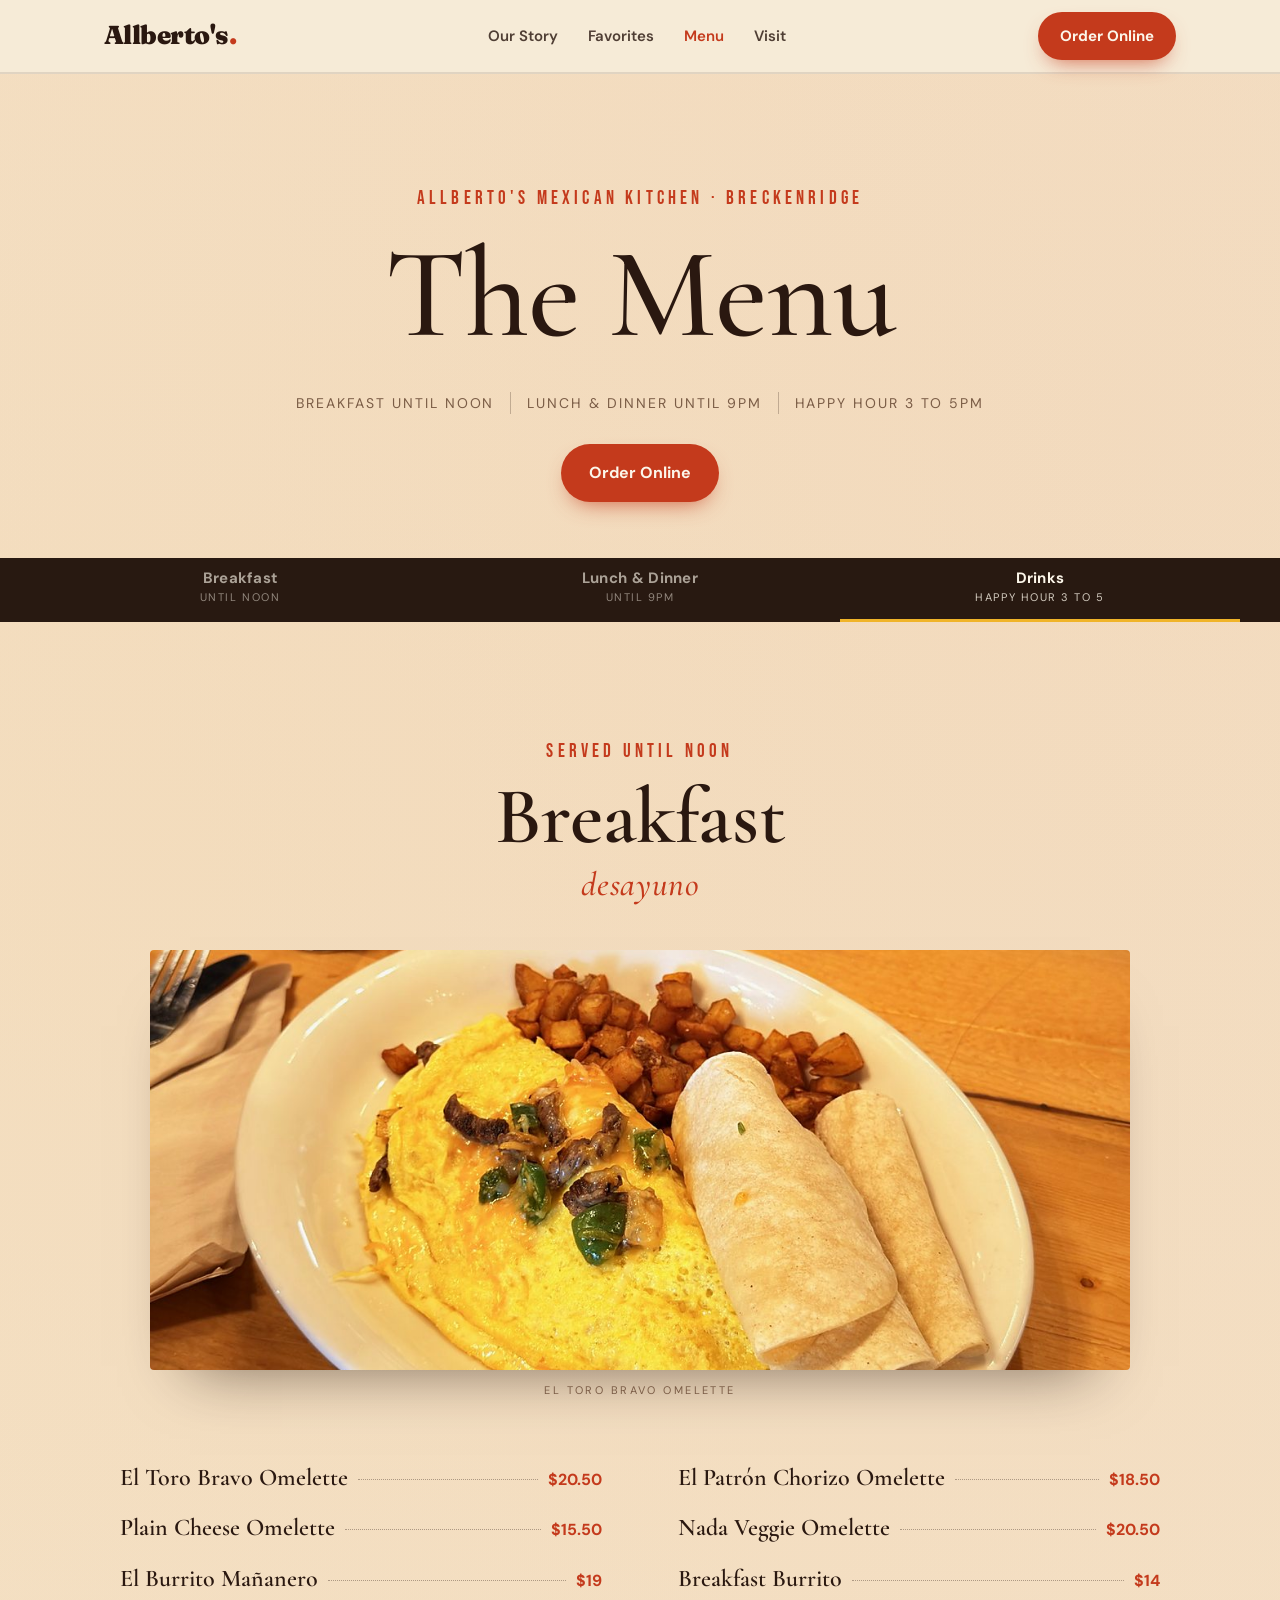
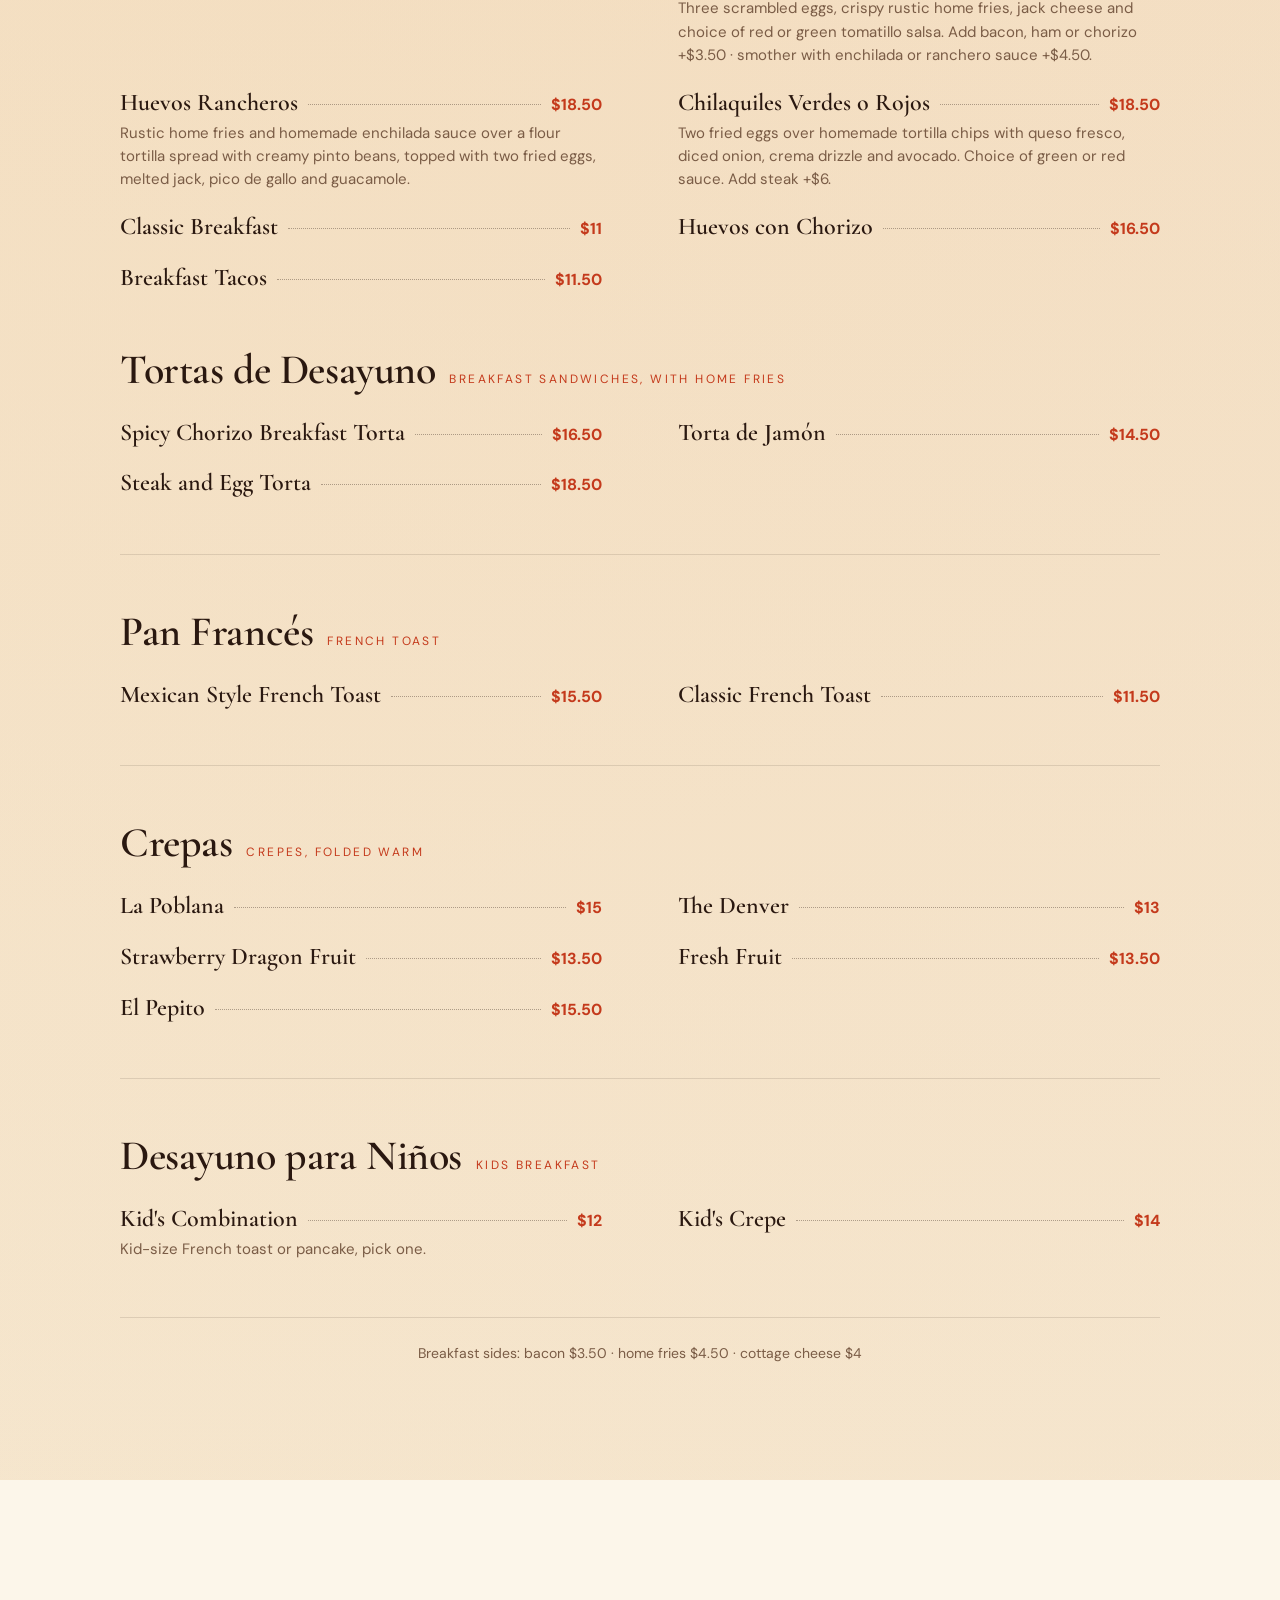
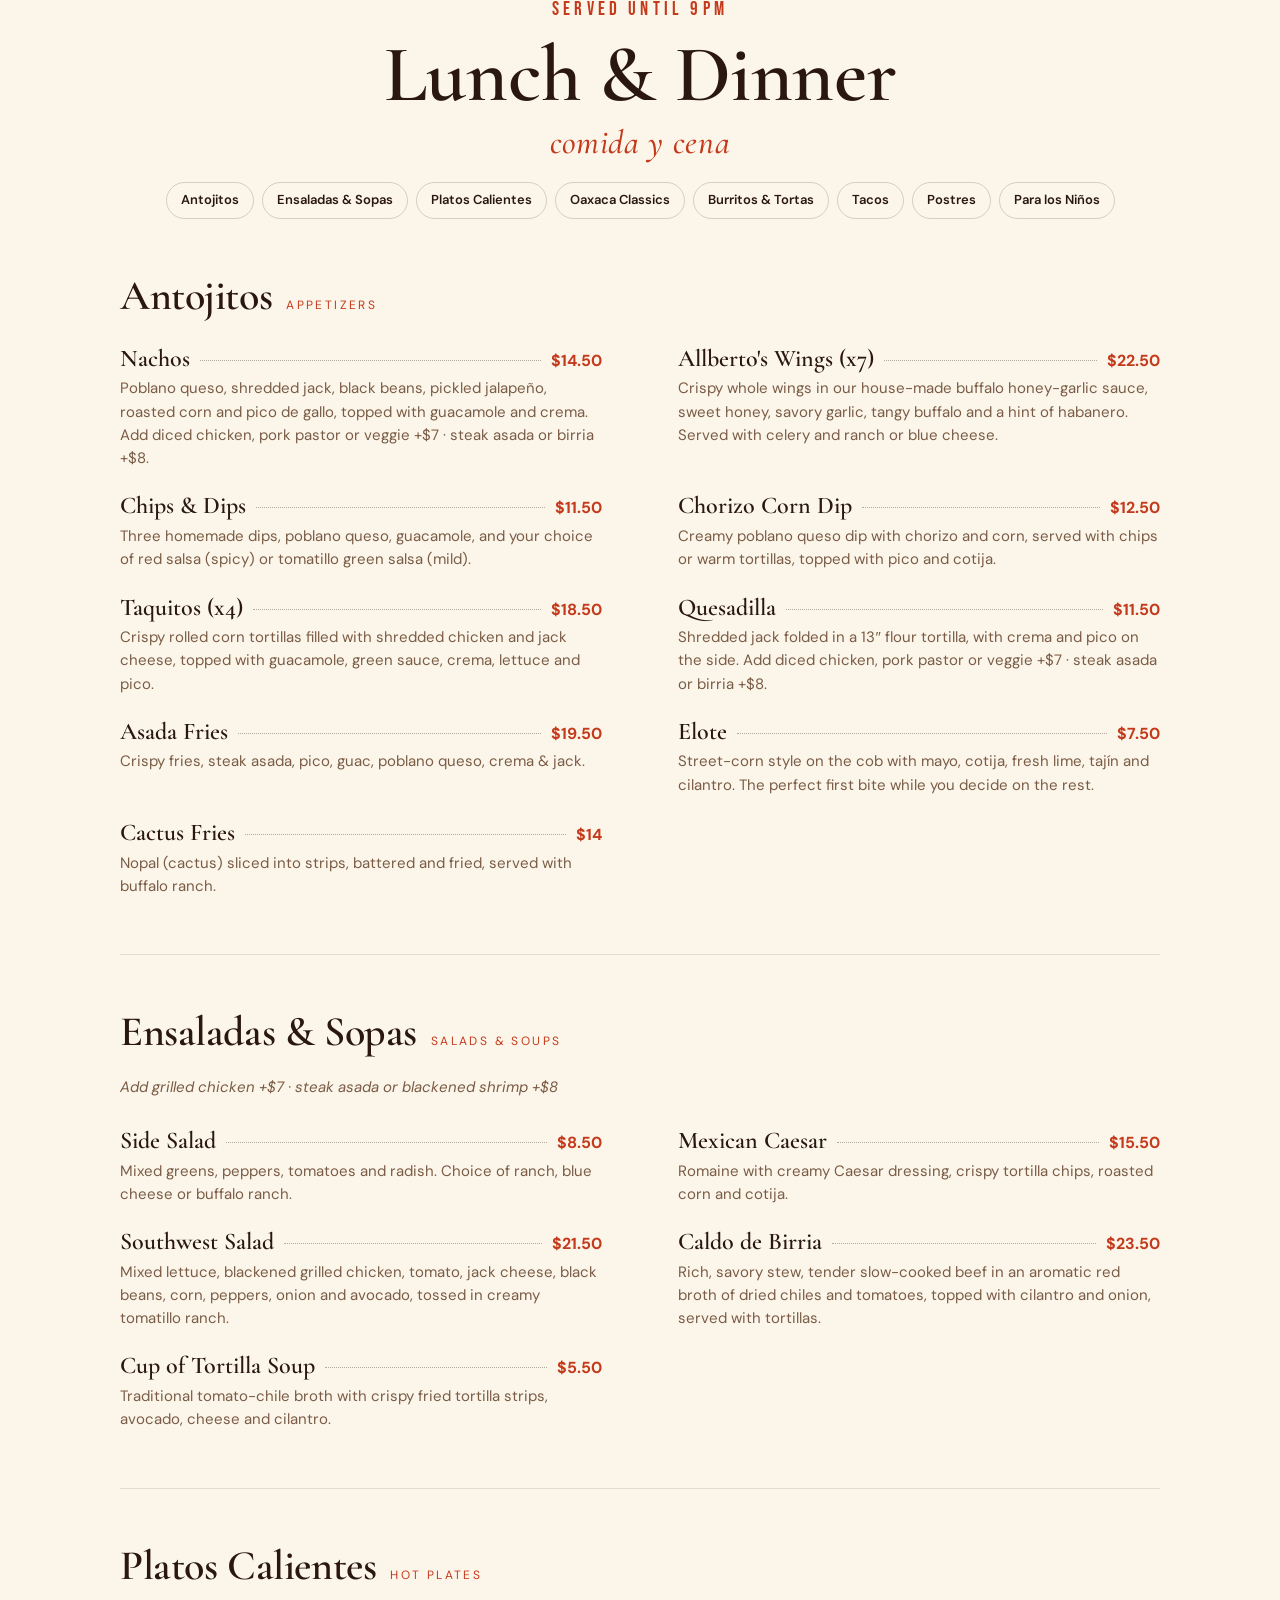
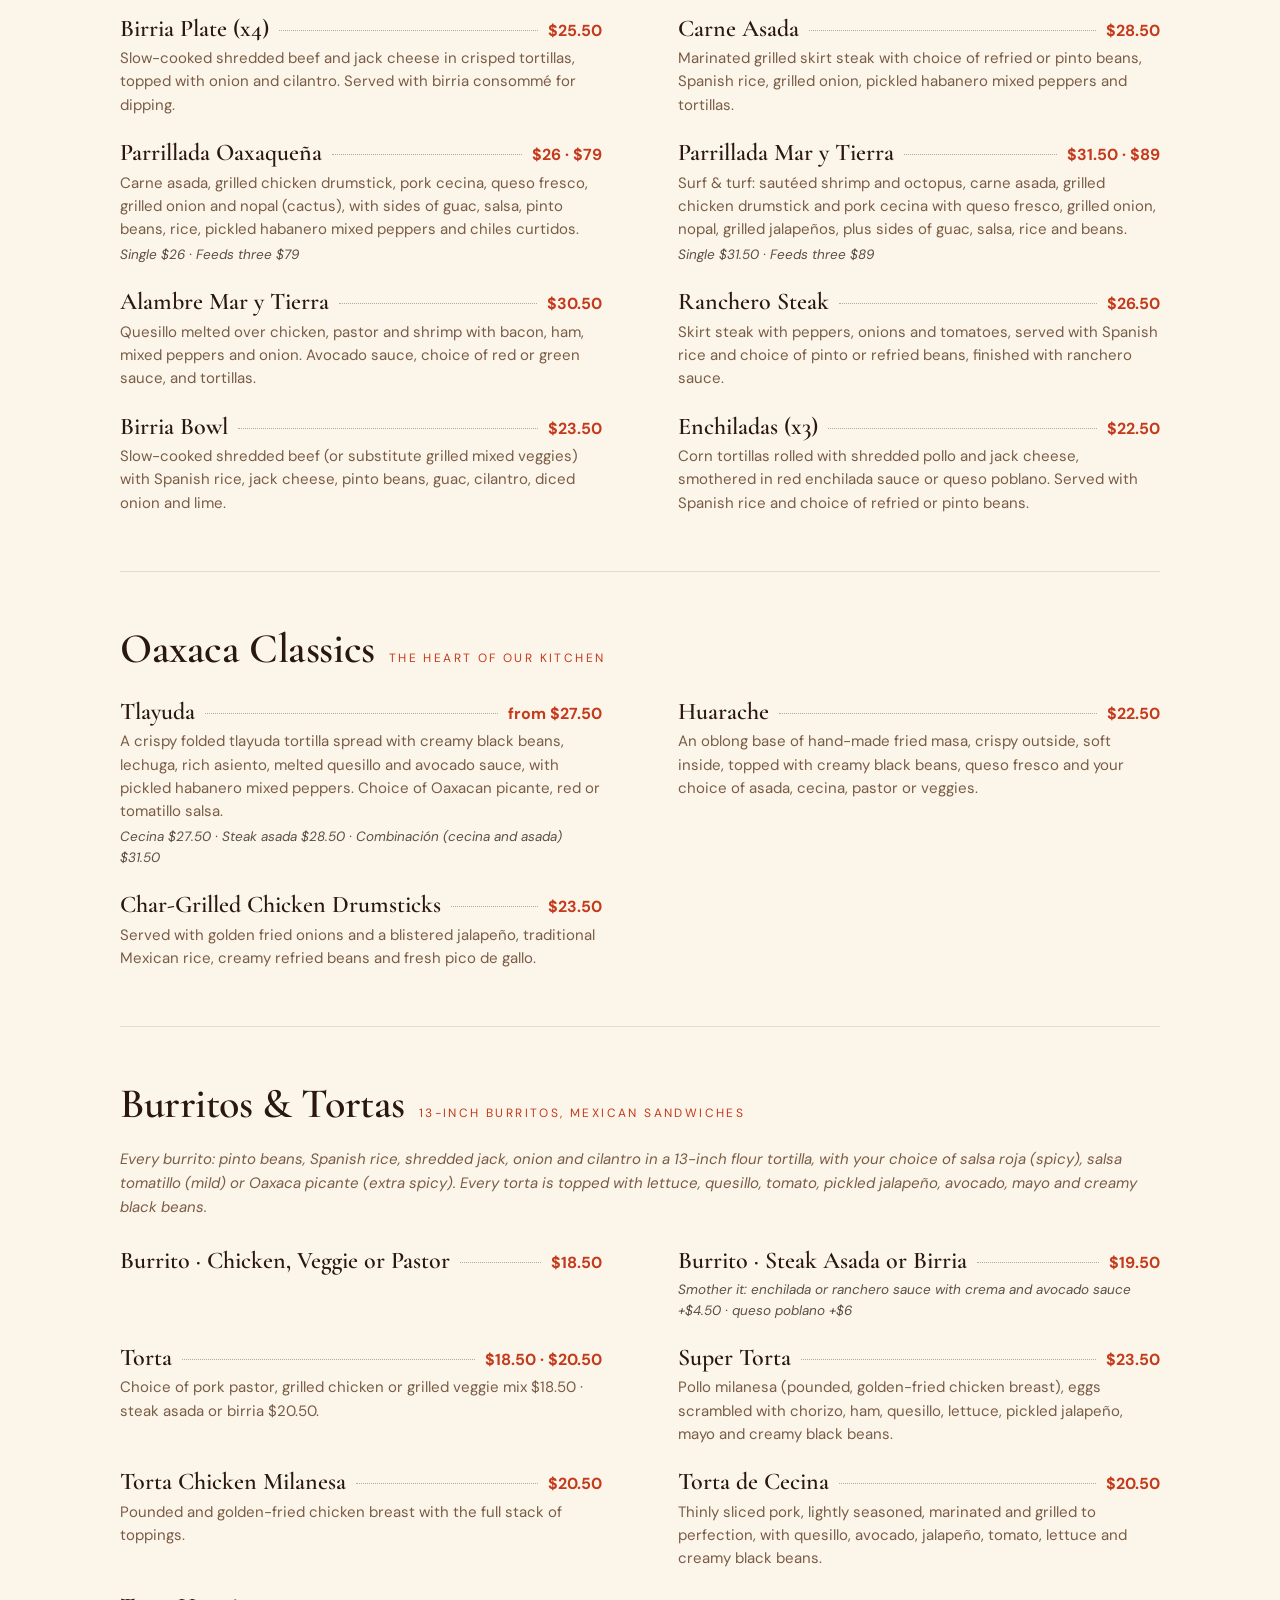
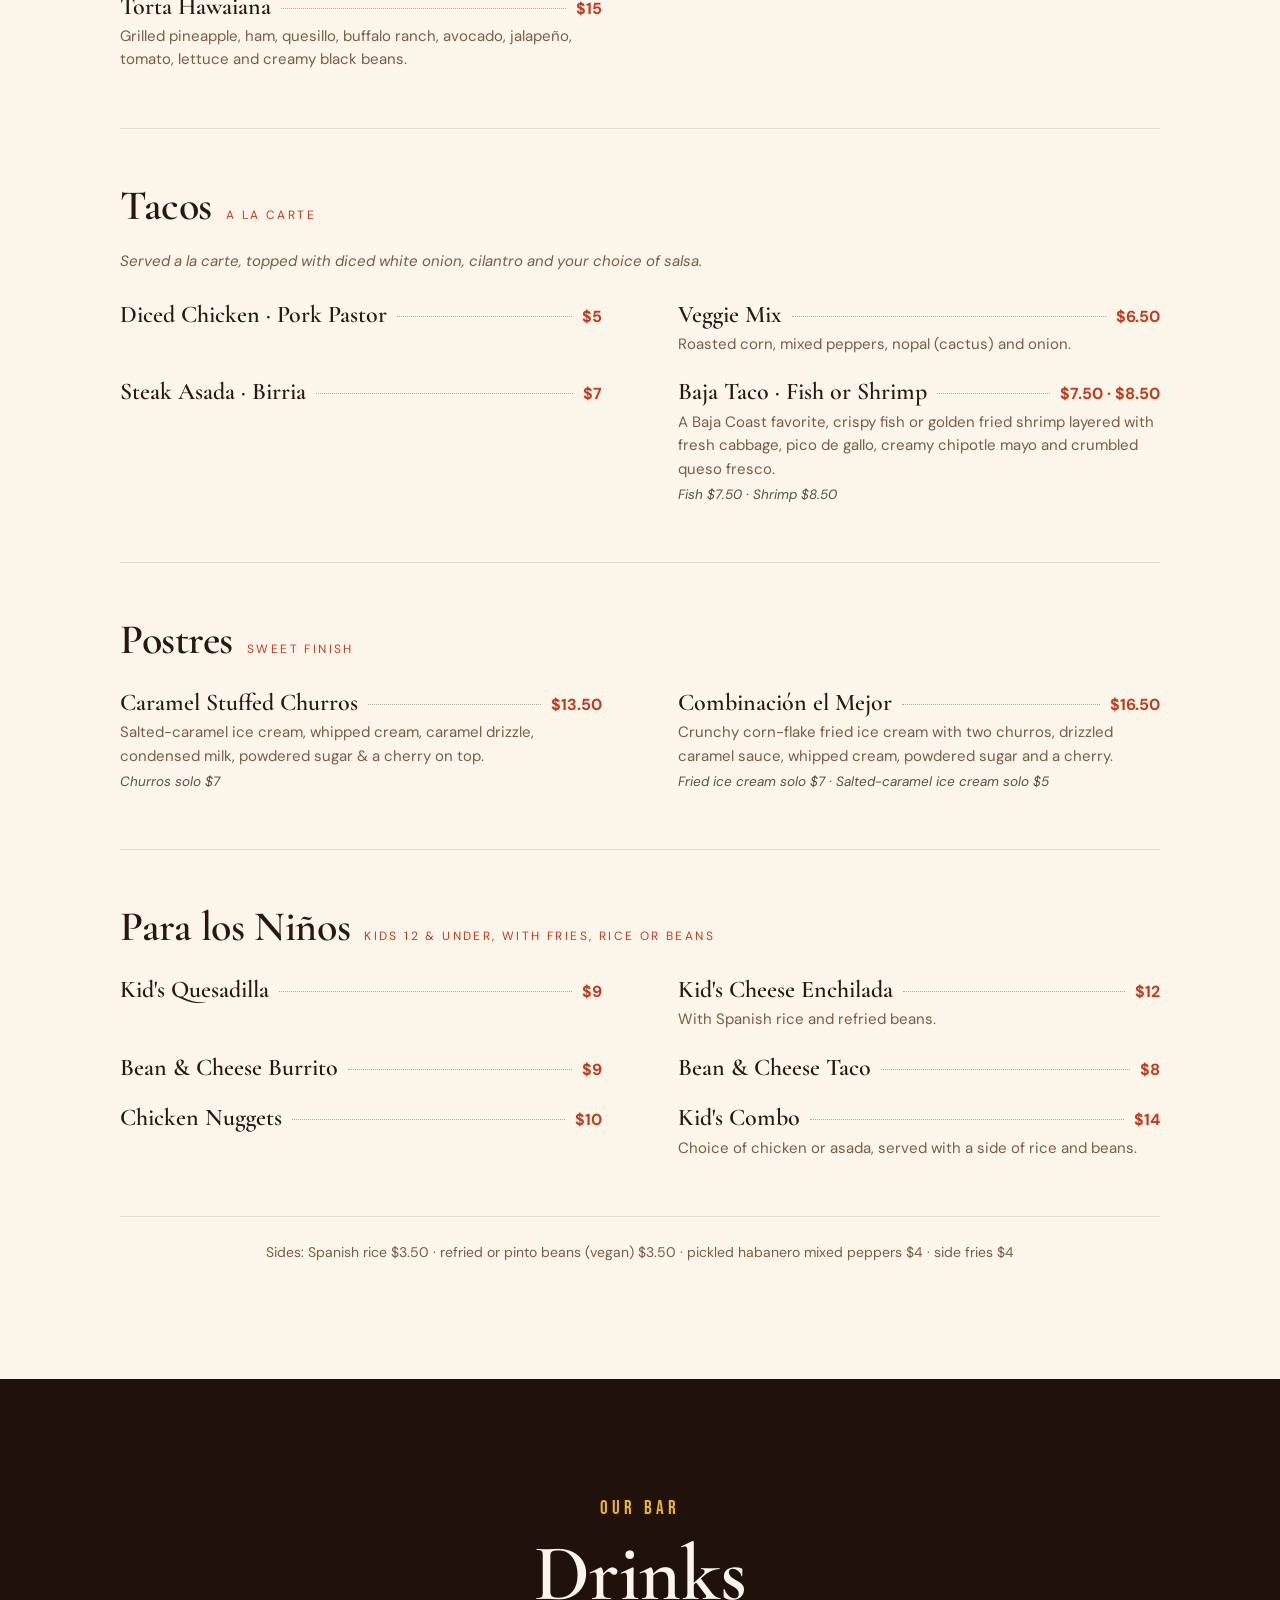
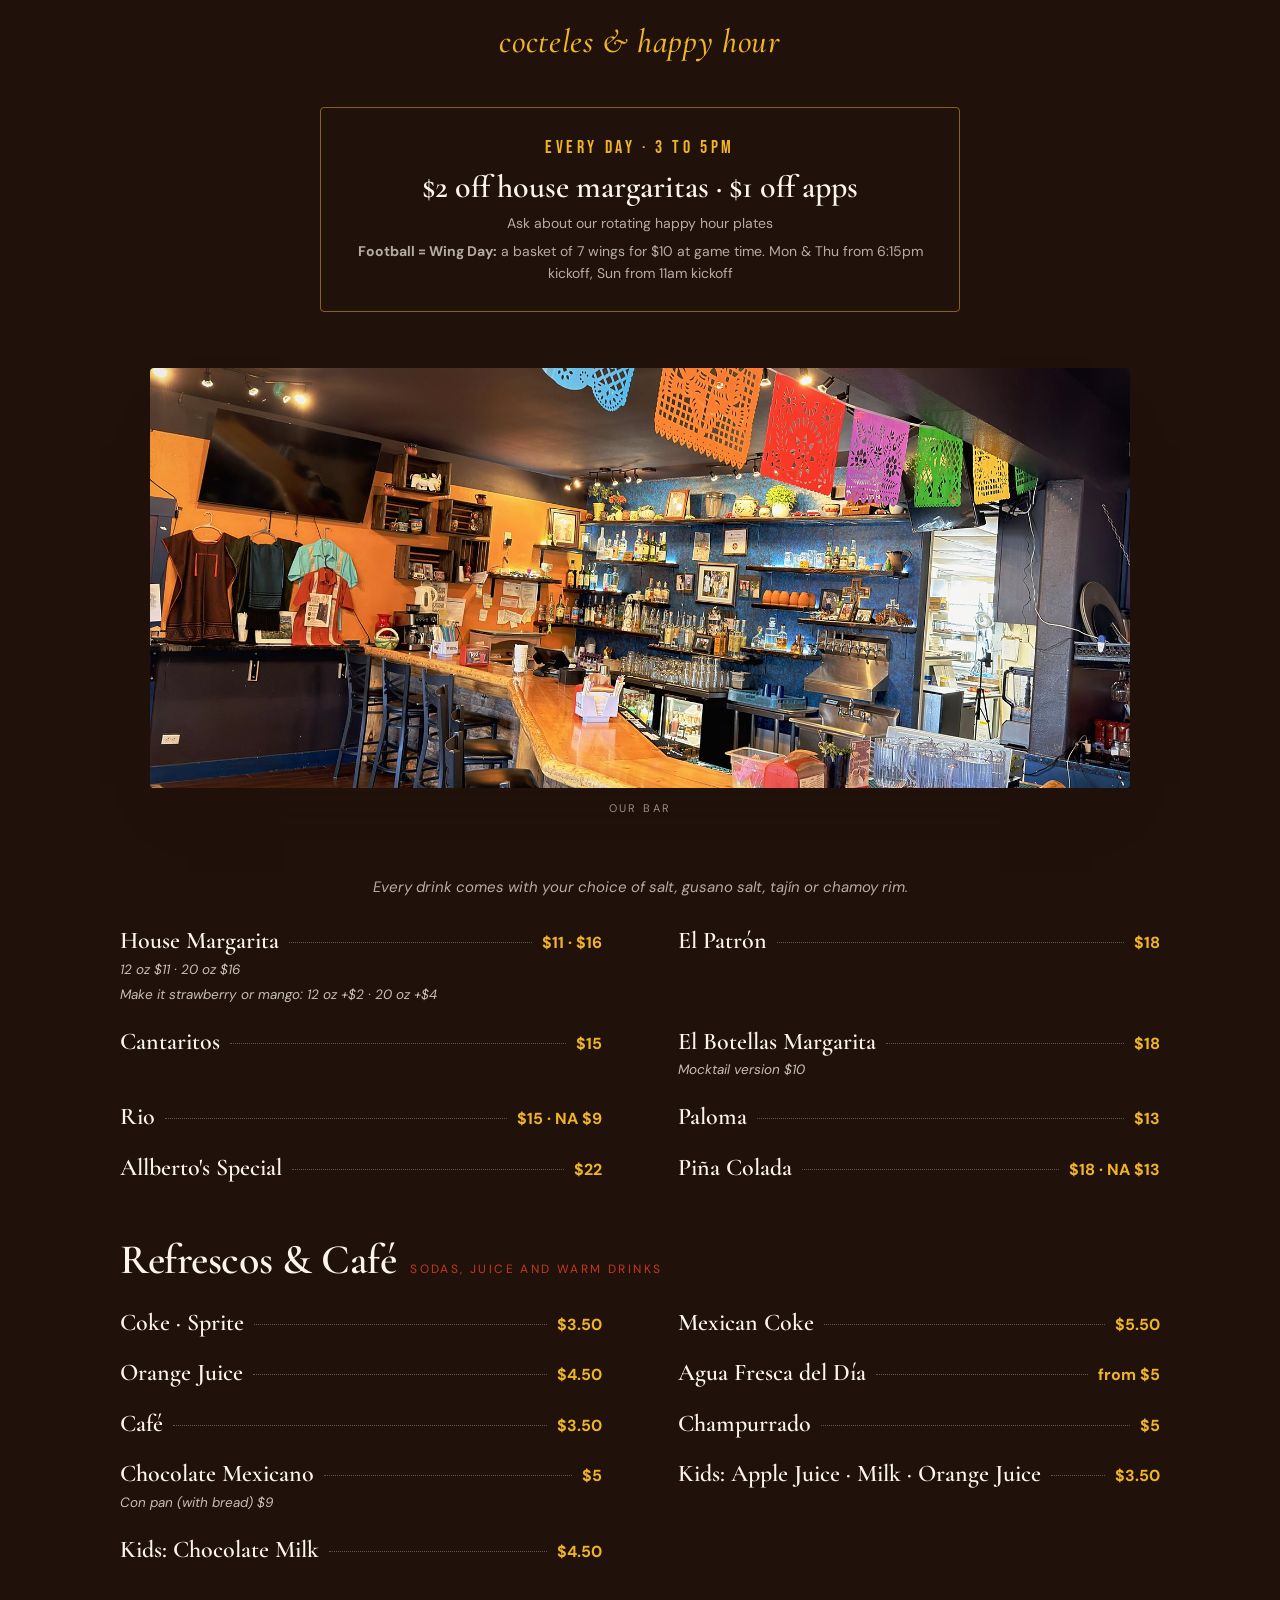
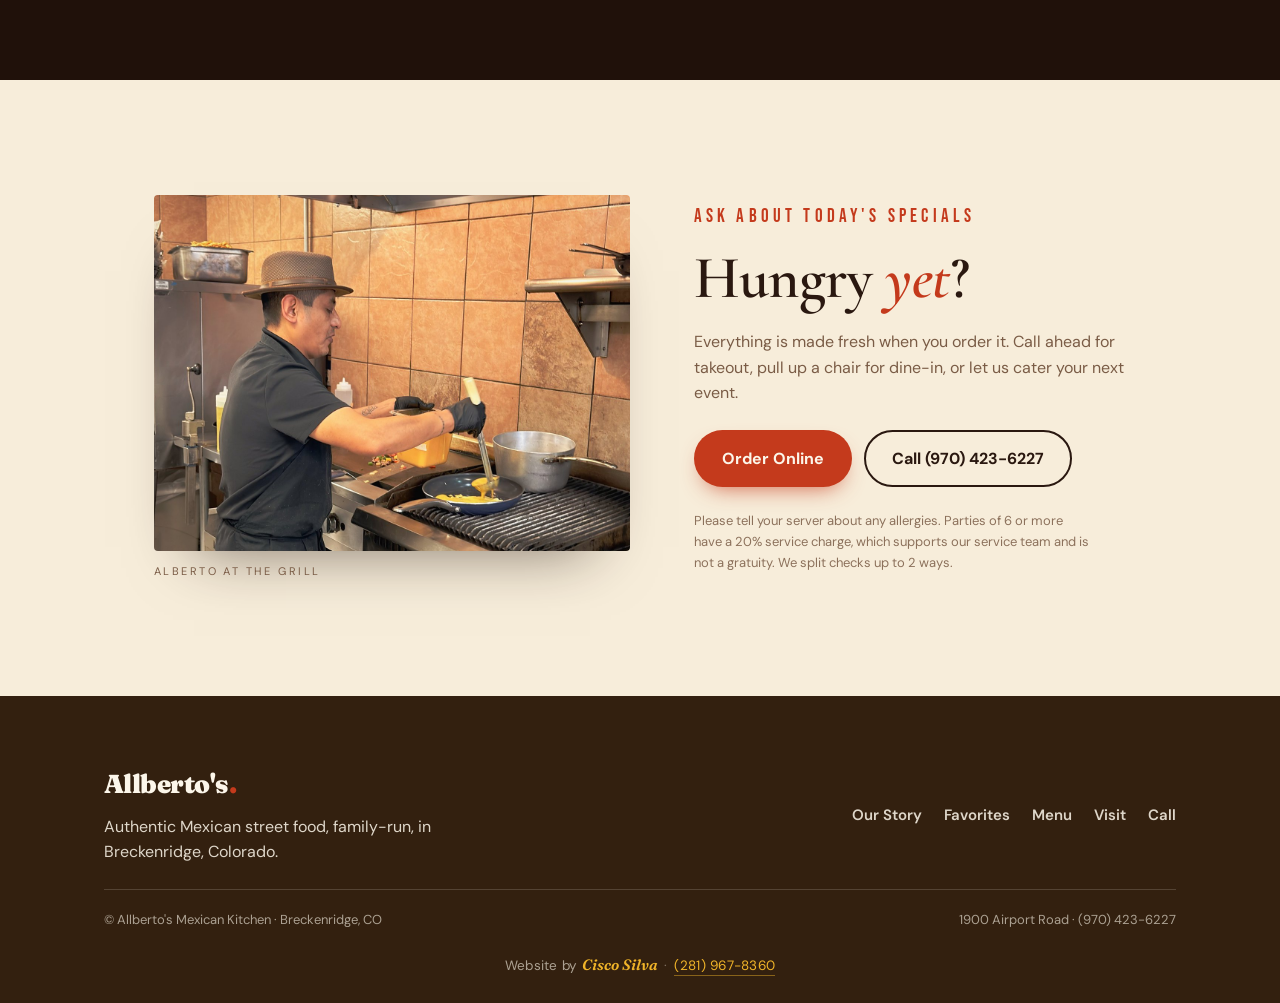
==== commit cbd6c653: "Merge ddb1970c69861c897694cbffdb3631404a765898 into efcdb37e8dc2db577a977837c20a706dc011a7c2" ====
--- a/menu.html
+++ b/menu.html
@@ -4,7 +4,7 @@
 <meta charset="UTF-8" />
 <meta name="viewport" content="width=device-width, initial-scale=1.0" />
 <title>Menu — Allberto's Mexican Kitchen</title>
-<meta name="description" content="The full menu at Allberto's Mexican Kitchen in Breckenridge, Colorado — antojitos, birria, carnitas, tlayudas, parrilladas, burritos, tortas, tacos and outrageous caramel churros." />
+<meta name="description" content="The full menu at Allberto's Mexican Kitchen in Breckenridge, Colorado — antojitos, breakfast, birria, tlayudas, parrilladas, burritos, tortas, tacos and outrageous caramel churros." />
 <link rel="canonical" href="https://allbertoskitchen.com/menu.html" />
 <meta property="og:type" content="website" />
 <meta property="og:site_name" content="Allberto's Mexican Kitchen" />
@@ -15,9 +15,8 @@
 <link rel="preconnect" href="https://fonts.googleapis.com" />
 <link rel="preconnect" href="https://fonts.gstatic.com" crossorigin />
 <link href="https://fonts.googleapis.com/css2?family=Cormorant+Garamond:ital,wght@0,500;0,600;1,500&family=Bebas+Neue&family=Fraunces:ital,opsz,wght@0,9..144,400;0,9..144,600;0,9..144,900;1,9..144,600;1,9..144,900&family=DM+Sans:wght@400;500;700&family=Great+Vibes&display=swap" rel="stylesheet" />
-<link rel="stylesheet" href="css/styles.css?v=20261123" />
-<link rel="stylesheet" href="css/menu.css?v=20261123" />
-<link rel="stylesheet" href="css/specials.css?v=20261123" />
+<link rel="stylesheet" href="css/styles.css?v=20261102g" />
+<link rel="stylesheet" href="css/menu.css?v=20261102g" />
 </head>
 <body class="menu-page">
 
@@ -34,14 +33,12 @@
   </div>
 </header>
 
-<a class="event-strip" href="index.html#fiesta" data-until="2026-11-29T04:00:00-07:00"><b>Sat Nov 28, 9:30 PM:</b> Gran Noche de Fiesta with live music. 18+, $35 entry. <span>See details</span></a>
-
 <!-- MENU HERO -->
 <section class="mhero2">
   <div class="wrap">
     <span class="eyebrow">Allberto's Mexican Kitchen · Breckenridge</span>
     <h1>The Menu</h1>
-    <p class="mhero2-hours"><span>Lunch &amp; dinner until 9pm</span><span>Happy hour 3 to 5pm</span><span class="park"><i>P</i> Free parking</span></p>
+    <p class="mhero2-hours"><span>Breakfast until noon</span><span>Lunch &amp; dinner until 9pm</span><span>Happy hour 3 to 5pm</span></p>
     <a href="https://order.toasttab.com/online/allberto-s-mexican-kitchen-1900-airport-road" target="_blank" rel="noopener" class="btn btn-solid">Order Online</a>
   </div>
 </section>
@@ -49,30 +46,14 @@
 <!-- STICKY SECTION BAR -->
 <nav class="mtabs" aria-label="Menu sections">
   <div class="mtabs-in">
-    <a href="#specials" class="mtab"><b>Specials</b><small>every week</small></a>
+    <a href="#breakfast" class="mtab"><b>Breakfast</b><small>until noon</small></a>
     <a href="#lunch" class="mtab"><b>Lunch &amp; Dinner</b><small>until 9pm</small></a>
     <a href="#drinks" class="mtab"><b>Drinks</b><small>happy hour 3 to 5</small></a>
   </div>
 </nav>
 
-<!-- SPECIALS -->
-<section class="mpart" id="specials">
-  <div class="wrap">
-    <div class="mpart-head">
-      <span class="eyebrow">Specials for Days</span>
-      <h2>Weekly Specials <em>especiales</em></h2>
-    </div>
-    <div class="sp-grid">
-      <div class="sp-card"><span class="sp-day">Every Tuesday</span><h3>Taco Tuesday</h3><p>Street tacos the Oaxaca way, piled with onion, cilantro and fresh salsa.</p><span class="sp-deal">Ask about this week's taco deal</span></div>
-      <div class="sp-card"><span class="sp-day">Every Sunday</span><h3>Football Sunday Wings</h3><p>Crispy whole wings in house-made buffalo honey-garlic sauce, by the basket.</p><span class="sp-deal">$10 wing baskets on game day</span></div>
-      <div class="sp-card"><span class="sp-day">Friday &amp; Saturday</span><h3>Menudo &amp; Caldo de Pollo</h3><p>Slow-simmered menudo and a hearty caldo de pollo, weekend comfort in a bowl.</p><span class="sp-deal">Weekends only, while it lasts</span></div>
-    </div>
-    <p class="bk-paused" style="margin-top:clamp(28px,4vw,44px)"><b>Breakfast returns when the snow flies.</b><span>We're taking a short breakfast break until the snow comes. See you soon for chilaquiles and omelettes.</span></p>
-  </div>
-</section>
-
-<!-- BREAKFAST: paused until it snows (Alberto, 11/23/2026). Remove the "hidden" attribute below and add the tab back to bring it back. -->
-<section class="mpart" id="breakfast" hidden>
+<!-- BREAKFAST -->
+<section class="mpart" id="breakfast">
   <div class="wrap">
     <div class="mpart-head">
       <span class="eyebrow">Served until noon</span>
@@ -85,33 +66,97 @@
   <div class="mi-top"><h4>El Toro Bravo Omelette</h4><span class="mi-dots" aria-hidden="true"></span><span class="mi-price">$20.50</span></div>
 </article>
 <article class="mi">
+  <div class="mi-top"><h4>El Patrón Chorizo Omelette</h4><span class="mi-dots" aria-hidden="true"></span><span class="mi-price">$18.50</span></div>
+</article>
+<article class="mi">
+  <div class="mi-top"><h4>Plain Cheese Omelette</h4><span class="mi-dots" aria-hidden="true"></span><span class="mi-price">$15.50</span></div>
+</article>
+<article class="mi">
   <div class="mi-top"><h4>Nada Veggie Omelette</h4><span class="mi-dots" aria-hidden="true"></span><span class="mi-price">$20.50</span></div>
 </article>
 <article class="mi">
-  <div class="mi-top"><h4>El Burrito Bananero</h4><span class="mi-dots" aria-hidden="true"></span><span class="mi-price">$19</span></div>
+  <div class="mi-top"><h4>El Burrito Mañanero</h4><span class="mi-dots" aria-hidden="true"></span><span class="mi-price">$19</span></div>
 </article>
 <article class="mi">
   <div class="mi-top"><h4>Breakfast Burrito</h4><span class="mi-dots" aria-hidden="true"></span><span class="mi-price">$14</span></div>
   <p>Three scrambled eggs, crispy rustic home fries, jack cheese and choice of red or green tomatillo salsa. Add bacon, ham or chorizo +$3.50 · smother with enchilada or ranchero sauce +$4.50.</p>
 </article>
 <article class="mi">
-  <div class="mi-top"><h4>Huevos Rancheros</h4><span class="mi-dots" aria-hidden="true"></span><span class="mi-price">$14</span></div>
+  <div class="mi-top"><h4>Huevos Rancheros</h4><span class="mi-dots" aria-hidden="true"></span><span class="mi-price">$18.50</span></div>
   <p>Rustic home fries and homemade enchilada sauce over a flour tortilla spread with creamy pinto beans, topped with two fried eggs, melted jack, pico de gallo and guacamole.</p>
 </article>
 <article class="mi">
-  <div class="mi-top"><h4>Chilaquiles Verdes o Rojos</h4><span class="mi-dots" aria-hidden="true"></span><span class="mi-price">$19</span></div>
-  <p>Two fried eggs over homemade tortilla chips with queso fresco, diced onion, crema drizzle and avocado. Choice of green or red sauce. Add steak +$8.</p>
+  <div class="mi-top"><h4>Chilaquiles Verdes o Rojos</h4><span class="mi-dots" aria-hidden="true"></span><span class="mi-price">$18.50</span></div>
+  <p>Two fried eggs over homemade tortilla chips with queso fresco, diced onion, crema drizzle and avocado. Choice of green or red sauce. Add steak +$6.</p>
 </article>
 <article class="mi">
   <div class="mi-top"><h4>Classic Breakfast</h4><span class="mi-dots" aria-hidden="true"></span><span class="mi-price">$11</span></div>
 </article>
 <article class="mi">
-  <div class="mi-top"><h4>Scrambled Chorizo Eggs</h4><span class="mi-dots" aria-hidden="true"></span><span class="mi-price">$16.50</span></div>
+  <div class="mi-top"><h4>Huevos con Chorizo</h4><span class="mi-dots" aria-hidden="true"></span><span class="mi-price">$16.50</span></div>
 </article>
 <article class="mi">
   <div class="mi-top"><h4>Breakfast Tacos</h4><span class="mi-dots" aria-hidden="true"></span><span class="mi-price">$11.50</span></div>
 </article>
 </div>
+<div class="mcat2" id="b-tortas">
+  <div class="mcat2-head"><h3>Tortas de Desayuno</h3><span>breakfast sandwiches, with home fries</span></div>
+<div class="mgrid">
+<article class="mi">
+  <div class="mi-top"><h4>Spicy Chorizo Breakfast Torta</h4><span class="mi-dots" aria-hidden="true"></span><span class="mi-price">$16.50</span></div>
+</article>
+<article class="mi">
+  <div class="mi-top"><h4>Torta de Jamón</h4><span class="mi-dots" aria-hidden="true"></span><span class="mi-price">$14.50</span></div>
+</article>
+<article class="mi">
+  <div class="mi-top"><h4>Steak and Egg Torta</h4><span class="mi-dots" aria-hidden="true"></span><span class="mi-price">$18.50</span></div>
+</article>
+</div>
+</div>
+<div class="mcat2" id="b-french">
+  <div class="mcat2-head"><h3>Pan Francés</h3><span>French toast</span></div>
+<div class="mgrid">
+<article class="mi">
+  <div class="mi-top"><h4>Mexican Style French Toast</h4><span class="mi-dots" aria-hidden="true"></span><span class="mi-price">$15.50</span></div>
+</article>
+<article class="mi">
+  <div class="mi-top"><h4>Classic French Toast</h4><span class="mi-dots" aria-hidden="true"></span><span class="mi-price">$11.50</span></div>
+</article>
+</div>
+</div>
+<div class="mcat2" id="b-crepas">
+  <div class="mcat2-head"><h3>Crepas</h3><span>crepes, folded warm</span></div>
+<div class="mgrid">
+<article class="mi">
+  <div class="mi-top"><h4>La Poblana</h4><span class="mi-dots" aria-hidden="true"></span><span class="mi-price">$15</span></div>
+</article>
+<article class="mi">
+  <div class="mi-top"><h4>The Denver</h4><span class="mi-dots" aria-hidden="true"></span><span class="mi-price">$13</span></div>
+</article>
+<article class="mi">
+  <div class="mi-top"><h4>Strawberry Dragon Fruit</h4><span class="mi-dots" aria-hidden="true"></span><span class="mi-price">$13.50</span></div>
+</article>
+<article class="mi">
+  <div class="mi-top"><h4>Fresh Fruit</h4><span class="mi-dots" aria-hidden="true"></span><span class="mi-price">$13.50</span></div>
+</article>
+<article class="mi">
+  <div class="mi-top"><h4>El Pepito</h4><span class="mi-dots" aria-hidden="true"></span><span class="mi-price">$15.50</span></div>
+</article>
+</div>
+</div>
+<div class="mcat2" id="b-ninos">
+  <div class="mcat2-head"><h3>Desayuno para Niños</h3><span>kids breakfast</span></div>
+<div class="mgrid">
+<article class="mi">
+  <div class="mi-top"><h4>Kid&#x27;s Combination</h4><span class="mi-dots" aria-hidden="true"></span><span class="mi-price">$12</span></div>
+  <p>Kid-size French toast or pancake, pick one.</p>
+</article>
+<article class="mi">
+  <div class="mi-top"><h4>Kid&#x27;s Crepe</h4><span class="mi-dots" aria-hidden="true"></span><span class="mi-price">$14</span></div>
+</article>
+</div>
+</div>
+<p class="msides">Breakfast sides: bacon $3.50 · home fries $4.50 · cottage cheese $4</p>
 
   </div>
 </section>
@@ -127,7 +172,6 @@
       </nav>
     </div>
 
-<p class="mcat2-flag">Carnitas are back! Add slow-cooked pork carnitas to any taco, torta, quesadilla, nachos or burrito. Just ask.</p>
 <div class="mcat2" id="antojitos">
   <div class="mcat2-head"><h3>Antojitos</h3><span>appetizers</span></div>
 <div class="mgrid">
@@ -136,7 +180,7 @@
   <p>Poblano queso, shredded jack, black beans, pickled jalapeño, roasted corn and pico de gallo, topped with guacamole and crema. Add diced chicken, pork pastor or veggie +$7 · steak asada or birria +$8.</p>
 </article>
 <article class="mi">
-  <div class="mi-top"><h4>Allberto&#x27;s Wings (x7)</h4><span class="mi-dots" aria-hidden="true"></span><span class="mi-price">$20.50</span></div>
+  <div class="mi-top"><h4>Allberto&#x27;s Wings (x7)</h4><span class="mi-dots" aria-hidden="true"></span><span class="mi-price">$22.50</span></div>
   <p>Crispy whole wings in our house-made buffalo honey-garlic sauce, sweet honey, savory garlic, tangy buffalo and a hint of habanero. Served with celery and ranch or blue cheese.</p>
 </article>
 <article class="mi">
@@ -152,10 +196,6 @@
   <p>Crispy rolled corn tortillas filled with shredded chicken and jack cheese, topped with guacamole, green sauce, crema, lettuce and pico.</p>
 </article>
 <article class="mi">
-  <div class="mi-top"><h4>Tostadas (x3)</h4><span class="mi-dots" aria-hidden="true"></span><span class="mi-price">$22.50 · $26.50</span></div>
-  <p>Crispy tostadas topped with lettuce, queso fresco, avocado sauce and your choice of red or green salsa. Shrimp $22.50 · Campechano style $26.50.</p>
-</article>
-<article class="mi">
   <div class="mi-top"><h4>Quesadilla</h4><span class="mi-dots" aria-hidden="true"></span><span class="mi-price">$11.50</span></div>
   <p>Shredded jack folded in a 13&Prime; flour tortilla, with crema and pico on the side. Add diced chicken, pork pastor or veggie +$7 · steak asada or birria +$8.</p>
 </article>
@@ -168,8 +208,8 @@
   <p>Street-corn style on the cob with mayo, cotija, fresh lime, tajín and cilantro. The perfect first bite while you decide on the rest.</p>
 </article>
 <article class="mi">
-  <div class="mi-top"><h4>Cactus Fries <span class="mi-new">Must try</span></h4><span class="mi-dots" aria-hidden="true"></span><span class="mi-price">$14</span></div>
-  <p>Never had cactus? Try it! Fresh nopal, the paddle of the prickly pear cactus, sliced into strips, battered and fried golden. Crispy outside, tender and a little tangy inside, like a green bean. Served with buffalo ranch.</p>
+  <div class="mi-top"><h4>Cactus Fries</h4><span class="mi-dots" aria-hidden="true"></span><span class="mi-price">$14</span></div>
+  <p>Nopal (cactus) sliced into strips, battered and fried, served with buffalo ranch.</p>
 </article>
 </div>
 </div>
@@ -208,7 +248,7 @@
 </article>
 <article class="mi">
   <div class="mi-top"><h4>Carne Asada</h4><span class="mi-dots" aria-hidden="true"></span><span class="mi-price">$28.50</span></div>
-  <p>Marinated grilled skirt steak with choice of refried or pinto beans, Spanish rice, grilled onion and tortillas.</p>
+  <p>Marinated grilled skirt steak with choice of refried or pinto beans, Spanish rice, grilled onion, pickled habanero mixed peppers and tortillas.</p>
 </article>
 <article class="mi">
   <div class="mi-top"><h4>Parrillada Oaxaqueña</h4><span class="mi-dots" aria-hidden="true"></span><span class="mi-price">$26 · $79</span></div>
@@ -217,7 +257,7 @@
 </article>
 <article class="mi">
   <div class="mi-top"><h4>Parrillada Mar y Tierra</h4><span class="mi-dots" aria-hidden="true"></span><span class="mi-price">$31.50 · $89</span></div>
-  <p>Surf &amp; turf: sautéed shrimp and octopus, carne asada, grilled chicken drumstick and pork cecina with queso fresco, grilled onion, nopal, pickled habanero mixed peppers, plus sides of guac, salsa, rice and beans.</p>
+  <p>Surf &amp; turf: sautéed shrimp and octopus, carne asada, grilled chicken drumstick and pork cecina with queso fresco, grilled onion, nopal, grilled jalapeños, plus sides of guac, salsa, rice and beans.</p>
   <p class="mi-add">Single $31.50 · Feeds three $89</p>
 </article>
 <article class="mi">
@@ -235,11 +275,6 @@
 <article class="mi">
   <div class="mi-top"><h4>Enchiladas (x3)</h4><span class="mi-dots" aria-hidden="true"></span><span class="mi-price">$22.50</span></div>
   <p>Corn tortillas rolled with shredded pollo and jack cheese, smothered in red enchilada sauce or queso poblano. Served with Spanish rice and choice of refried or pinto beans.</p>
-  <p class="mi-add">Make it mole sauce +$2</p>
-</article>
-<article class="mi">
-  <div class="mi-top"><h4>Carnitas Plate <span class="mi-new">Back</span></h4><span class="mi-dots" aria-hidden="true"></span><span class="mi-price">Ask us</span></div>
-  <p>Pork slow-cooked until it falls apart, then crisped at the edges. Tender, juicy and golden, served with warm tortillas so you can build your own tacos.</p>
 </article>
 </div>
 </div>
@@ -247,9 +282,9 @@
   <div class="mcat2-head"><h3>Oaxaca Classics</h3><span>the heart of our kitchen</span></div>
 <div class="mgrid">
 <article class="mi">
-  <div class="mi-top"><h4>Tlayuda</h4><span class="mi-dots" aria-hidden="true"></span><span class="mi-price">$27.50 · $28.50</span></div>
+  <div class="mi-top"><h4>Tlayuda</h4><span class="mi-dots" aria-hidden="true"></span><span class="mi-price">from $27.50</span></div>
   <p>A crispy folded tlayuda tortilla spread with creamy black beans, lechuga, rich asiento, melted quesillo and avocado sauce, with pickled habanero mixed peppers. Choice of Oaxacan picante, red or tomatillo salsa.</p>
-  <p class="mi-add">Cecina $27.50 · Steak asada $28.50</p>
+  <p class="mi-add">Cecina $27.50 · Steak asada $28.50 · Combinación (cecina and asada) $31.50</p>
 </article>
 <article class="mi">
   <div class="mi-top"><h4>Huarache</h4><span class="mi-dots" aria-hidden="true"></span><span class="mi-price">$22.50</span></div>
@@ -257,7 +292,7 @@
 </article>
 <article class="mi">
   <div class="mi-top"><h4>Char-Grilled Chicken Drumsticks</h4><span class="mi-dots" aria-hidden="true"></span><span class="mi-price">$23.50</span></div>
-  <p>Served with golden fried onions and a blistered jalapeño, traditional Mexican rice, pinto beans and fresh pico de gallo.</p>
+  <p>Served with golden fried onions and a blistered jalapeño, traditional Mexican rice, creamy refried beans and fresh pico de gallo.</p>
 </article>
 </div>
 </div>
@@ -289,7 +324,7 @@
   <p>Thinly sliced pork, lightly seasoned, marinated and grilled to perfection, with quesillo, avocado, jalapeño, tomato, lettuce and creamy black beans.</p>
 </article>
 <article class="mi">
-  <div class="mi-top"><h4>Torta Hawaiiana</h4><span class="mi-dots" aria-hidden="true"></span><span class="mi-price">$17.50</span></div>
+  <div class="mi-top"><h4>Torta Hawaiana</h4><span class="mi-dots" aria-hidden="true"></span><span class="mi-price">$15</span></div>
   <p>Grilled pineapple, ham, quesillo, buffalo ranch, avocado, jalapeño, tomato, lettuce and creamy black beans.</p>
 </article>
 </div>
@@ -309,9 +344,9 @@
   <div class="mi-top"><h4>Steak Asada · Birria</h4><span class="mi-dots" aria-hidden="true"></span><span class="mi-price">$7</span></div>
 </article>
 <article class="mi">
-  <div class="mi-top"><h4>Baja Taco · Fish or Shrimp</h4><span class="mi-dots" aria-hidden="true"></span><span class="mi-price">$7.50 · $9.50</span></div>
+  <div class="mi-top"><h4>Baja Taco · Fish or Shrimp</h4><span class="mi-dots" aria-hidden="true"></span><span class="mi-price">$7.50 · $8.50</span></div>
   <p>A Baja Coast favorite, crispy fish or golden fried shrimp layered with fresh cabbage, pico de gallo, creamy chipotle mayo and crumbled queso fresco.</p>
-  <p class="mi-add">Fish $7.50 · Shrimp $9.50</p>
+  <p class="mi-add">Fish $7.50 · Shrimp $8.50</p>
 </article>
 </div>
 </div>
@@ -326,7 +361,7 @@
 <article class="mi">
   <div class="mi-top"><h4>Combinación el Mejor</h4><span class="mi-dots" aria-hidden="true"></span><span class="mi-price">$16.50</span></div>
   <p>Crunchy corn-flake fried ice cream with two churros, drizzled caramel sauce, whipped cream, powdered sugar and a cherry.</p>
-  <p class="mi-add">Fried ice cream solo $7</p>
+  <p class="mi-add">Fried ice cream solo $7 · Salted-caramel ice cream solo $5</p>
 </article>
 </div>
 </div>
@@ -337,6 +372,10 @@
   <div class="mi-top"><h4>Kid&#x27;s Quesadilla</h4><span class="mi-dots" aria-hidden="true"></span><span class="mi-price">$9</span></div>
 </article>
 <article class="mi">
+  <div class="mi-top"><h4>Kid&#x27;s Cheese Enchilada</h4><span class="mi-dots" aria-hidden="true"></span><span class="mi-price">$12</span></div>
+  <p>With Spanish rice and refried beans.</p>
+</article>
+<article class="mi">
   <div class="mi-top"><h4>Bean &amp; Cheese Burrito</h4><span class="mi-dots" aria-hidden="true"></span><span class="mi-price">$9</span></div>
 </article>
 <article class="mi">
@@ -352,7 +391,7 @@
 </div>
 </div>
 
-    <p class="msides">Sides: Spanish rice $3.50 · refried or pinto beans (vegan) $3.50 · pickled habanero mixed peppers $5.50 · side fries $6</p>
+    <p class="msides">Sides: Spanish rice $3.50 · refried or pinto beans (vegan) $3.50 · pickled habanero mixed peppers $4 · side fries $4</p>
   </div>
 </section>
 
@@ -367,6 +406,7 @@
       <span class="mhappy-when">Every day · 3 to 5pm</span>
       <span class="mhappy-deal">$2 off house margaritas · $1 off apps</span>
       <span class="mhappy-more">Ask about our rotating happy hour plates</span>
+      <span class="mhappy-more"><b>Football = Wing Day:</b> a basket of 7 wings for $10 at game time. Mon &amp; Thu from 6:15pm kickoff, Sun from 11am kickoff</span>
     </div>
     <figure class="mpart-photo reveal"><img src="images/bar.jpg" alt="The bar at Allberto&#x27;s with papel picado and string lights" width="1800" height="1097" loading="lazy" /><figcaption>Our bar</figcaption></figure>
 
@@ -378,27 +418,60 @@
   <p class="mi-add">Make it strawberry or mango: 12 oz +$2 · 20 oz +$4</p>
 </article>
 <article class="mi">
-  <div class="mi-top"><h4>El Patrón</h4><span class="mi-dots" aria-hidden="true"></span><span class="mi-price">$17</span></div>
-</article>
-<article class="mi">
-  <div class="mi-top"><h4>Cantaritos</h4><span class="mi-dots" aria-hidden="true"></span><span class="mi-price">$16</span></div>
-</article>
-<article class="mi">
-  <div class="mi-top"><h4>Botella&#x27;s Margarita</h4><span class="mi-dots" aria-hidden="true"></span><span class="mi-price">$18</span></div>
-  <p class="mi-add">Ask for the mocktail version</p>
-</article>
-<article class="mi">
-  <div class="mi-top"><h4>Rio</h4><span class="mi-dots" aria-hidden="true"></span><span class="mi-price">$15</span></div>
+  <div class="mi-top"><h4>El Patrón</h4><span class="mi-dots" aria-hidden="true"></span><span class="mi-price">$18</span></div>
+</article>
+<article class="mi">
+  <div class="mi-top"><h4>Cantaritos</h4><span class="mi-dots" aria-hidden="true"></span><span class="mi-price">$15</span></div>
+</article>
+<article class="mi">
+  <div class="mi-top"><h4>El Botellas Margarita</h4><span class="mi-dots" aria-hidden="true"></span><span class="mi-price">$18</span></div>
+  <p class="mi-add">Mocktail version $10</p>
+</article>
+<article class="mi">
+  <div class="mi-top"><h4>Rio</h4><span class="mi-dots" aria-hidden="true"></span><span class="mi-price">$15 · NA $9</span></div>
 </article>
 <article class="mi">
   <div class="mi-top"><h4>Paloma</h4><span class="mi-dots" aria-hidden="true"></span><span class="mi-price">$13</span></div>
 </article>
 <article class="mi">
-  <div class="mi-top"><h4>Allberto&#x27;s Special</h4><span class="mi-dots" aria-hidden="true"></span><span class="mi-price">$23</span></div>
+  <div class="mi-top"><h4>Allberto&#x27;s Special</h4><span class="mi-dots" aria-hidden="true"></span><span class="mi-price">$22</span></div>
 </article>
 <article class="mi">
   <div class="mi-top"><h4>Piña Colada</h4><span class="mi-dots" aria-hidden="true"></span><span class="mi-price">$18 · NA $13</span></div>
 </article>
+</div>
+<div class="mcat2" id="refrescos">
+  <div class="mcat2-head"><h3>Refrescos &amp; Café</h3><span>sodas, juice and warm drinks</span></div>
+<div class="mgrid">
+<article class="mi">
+  <div class="mi-top"><h4>Coke · Sprite</h4><span class="mi-dots" aria-hidden="true"></span><span class="mi-price">$3.50</span></div>
+</article>
+<article class="mi">
+  <div class="mi-top"><h4>Mexican Coke</h4><span class="mi-dots" aria-hidden="true"></span><span class="mi-price">$5.50</span></div>
+</article>
+<article class="mi">
+  <div class="mi-top"><h4>Orange Juice</h4><span class="mi-dots" aria-hidden="true"></span><span class="mi-price">$4.50</span></div>
+</article>
+<article class="mi">
+  <div class="mi-top"><h4>Agua Fresca del Día</h4><span class="mi-dots" aria-hidden="true"></span><span class="mi-price">from $5</span></div>
+</article>
+<article class="mi">
+  <div class="mi-top"><h4>Café</h4><span class="mi-dots" aria-hidden="true"></span><span class="mi-price">$3.50</span></div>
+</article>
+<article class="mi">
+  <div class="mi-top"><h4>Champurrado</h4><span class="mi-dots" aria-hidden="true"></span><span class="mi-price">$5</span></div>
+</article>
+<article class="mi">
+  <div class="mi-top"><h4>Chocolate Mexicano</h4><span class="mi-dots" aria-hidden="true"></span><span class="mi-price">$5</span></div>
+  <p class="mi-add">Con pan (with bread) $9</p>
+</article>
+<article class="mi">
+  <div class="mi-top"><h4>Kids: Apple Juice · Milk · Orange Juice</h4><span class="mi-dots" aria-hidden="true"></span><span class="mi-price">$3.50</span></div>
+</article>
+<article class="mi">
+  <div class="mi-top"><h4>Kids: Chocolate Milk</h4><span class="mi-dots" aria-hidden="true"></span><span class="mi-price">$4.50</span></div>
+</article>
+</div>
 </div>
 
   </div>
@@ -444,14 +517,13 @@
   </div>
 </footer>
 
-<script src="js/until.js?v=20261123"></script>
-<script src="js/main.js?v=20261123"></script>
+<script src="js/main.js?v=20261102g"></script>
 <script>
 // highlight the sticky tab for the section on screen
 (function(){var tabs=[].slice.call(document.querySelectorAll('.mtab'));
 var map={};tabs.forEach(function(t){map[t.getAttribute('href').slice(1)]=t;});
 var io=new IntersectionObserver(function(es){es.forEach(function(e){if(e.isIntersecting){tabs.forEach(function(t){t.classList.remove('on')});map[e.target.id].classList.add('on');}});},{rootMargin:'-45% 0px -50% 0px'});
-['specials','lunch','drinks'].forEach(function(id){var el=document.getElementById(id);if(el)io.observe(el);});})();
+['breakfast','lunch','drinks'].forEach(function(id){var el=document.getElementById(id);if(el)io.observe(el);});})();
 </script>
 </body>
 </html>
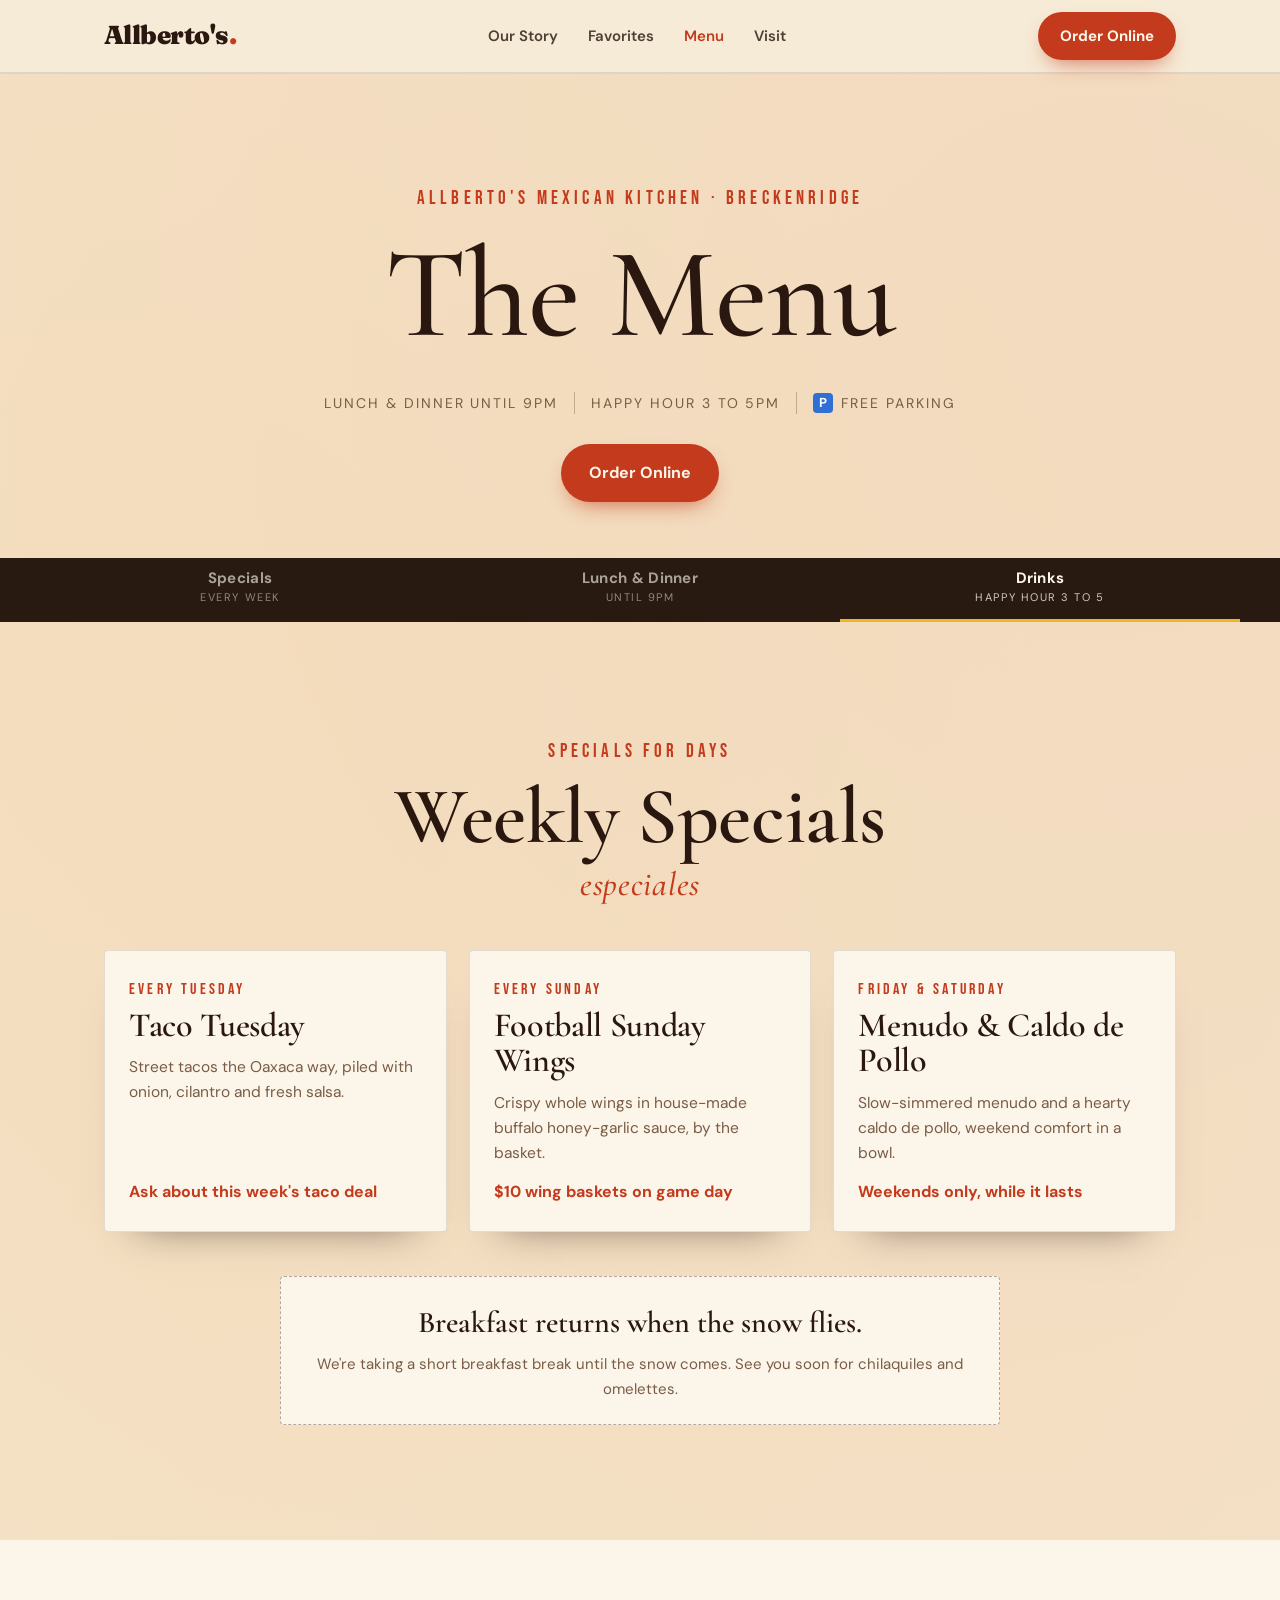
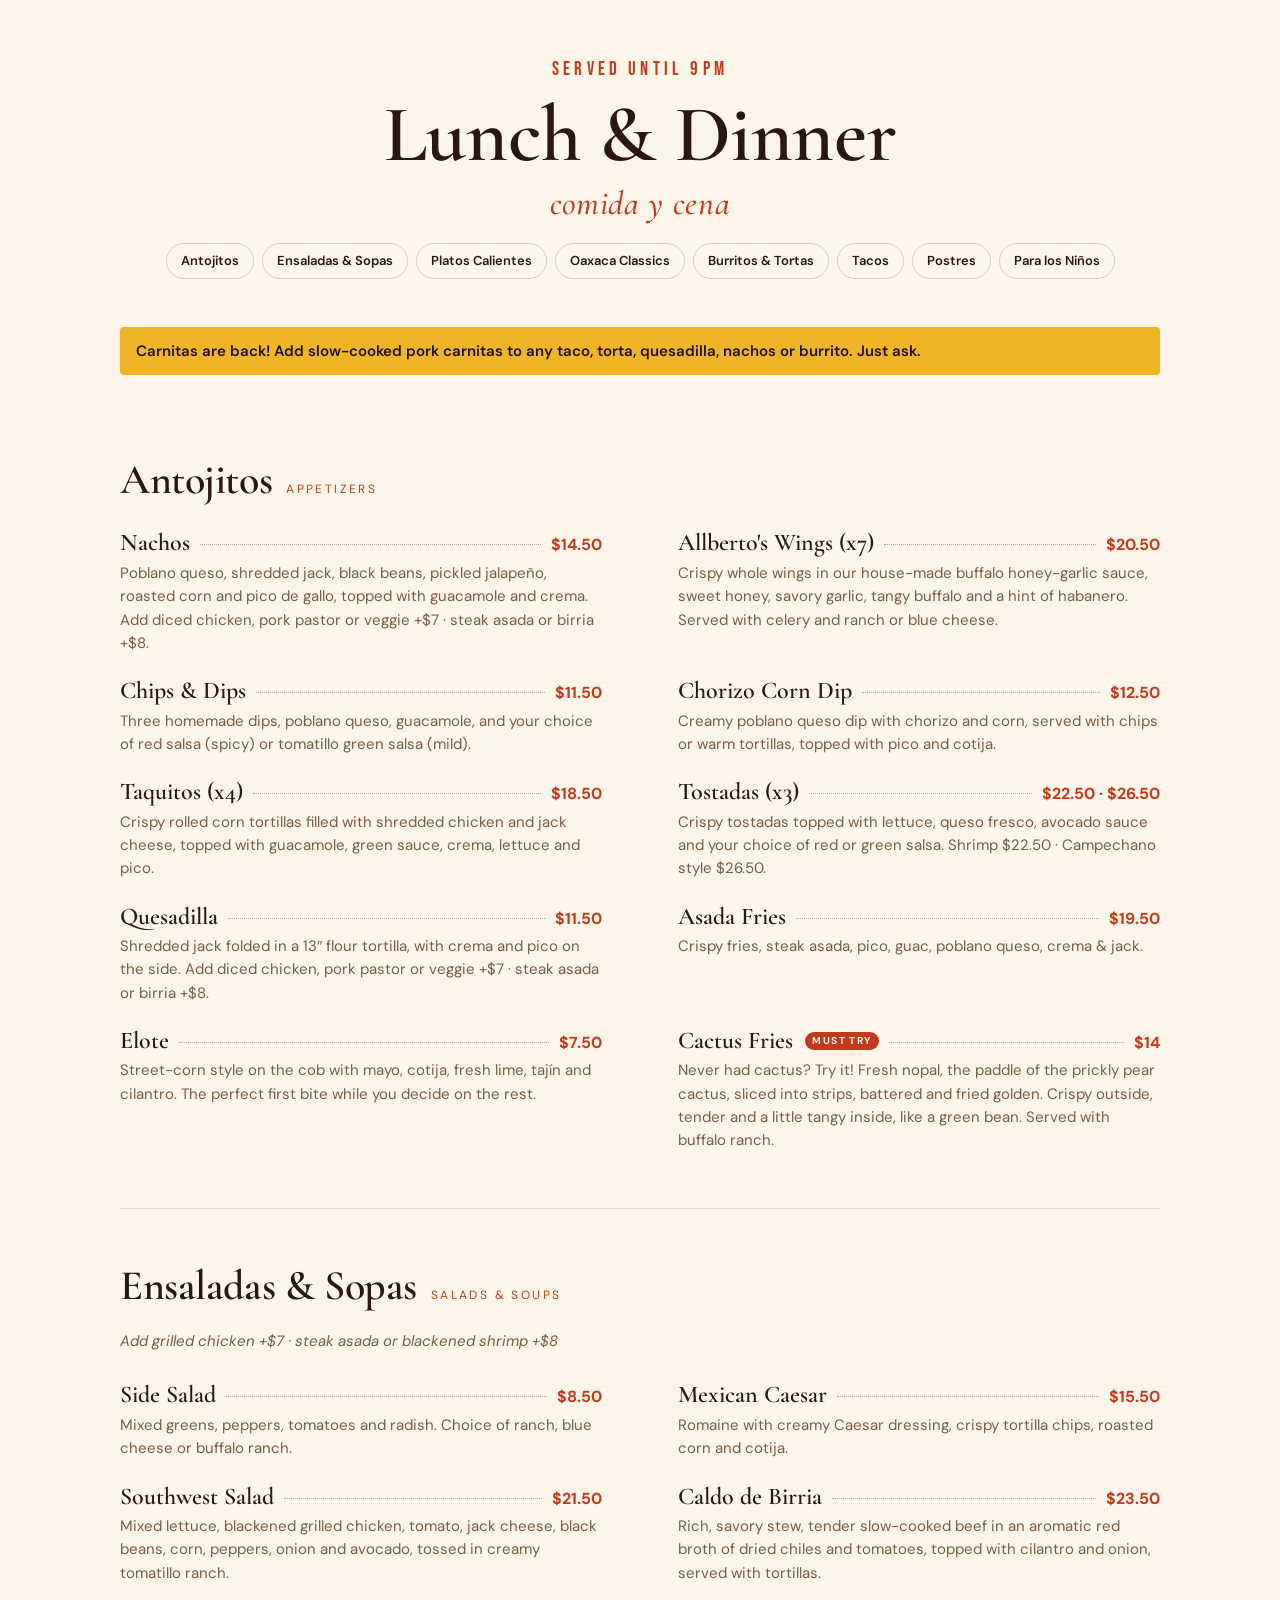
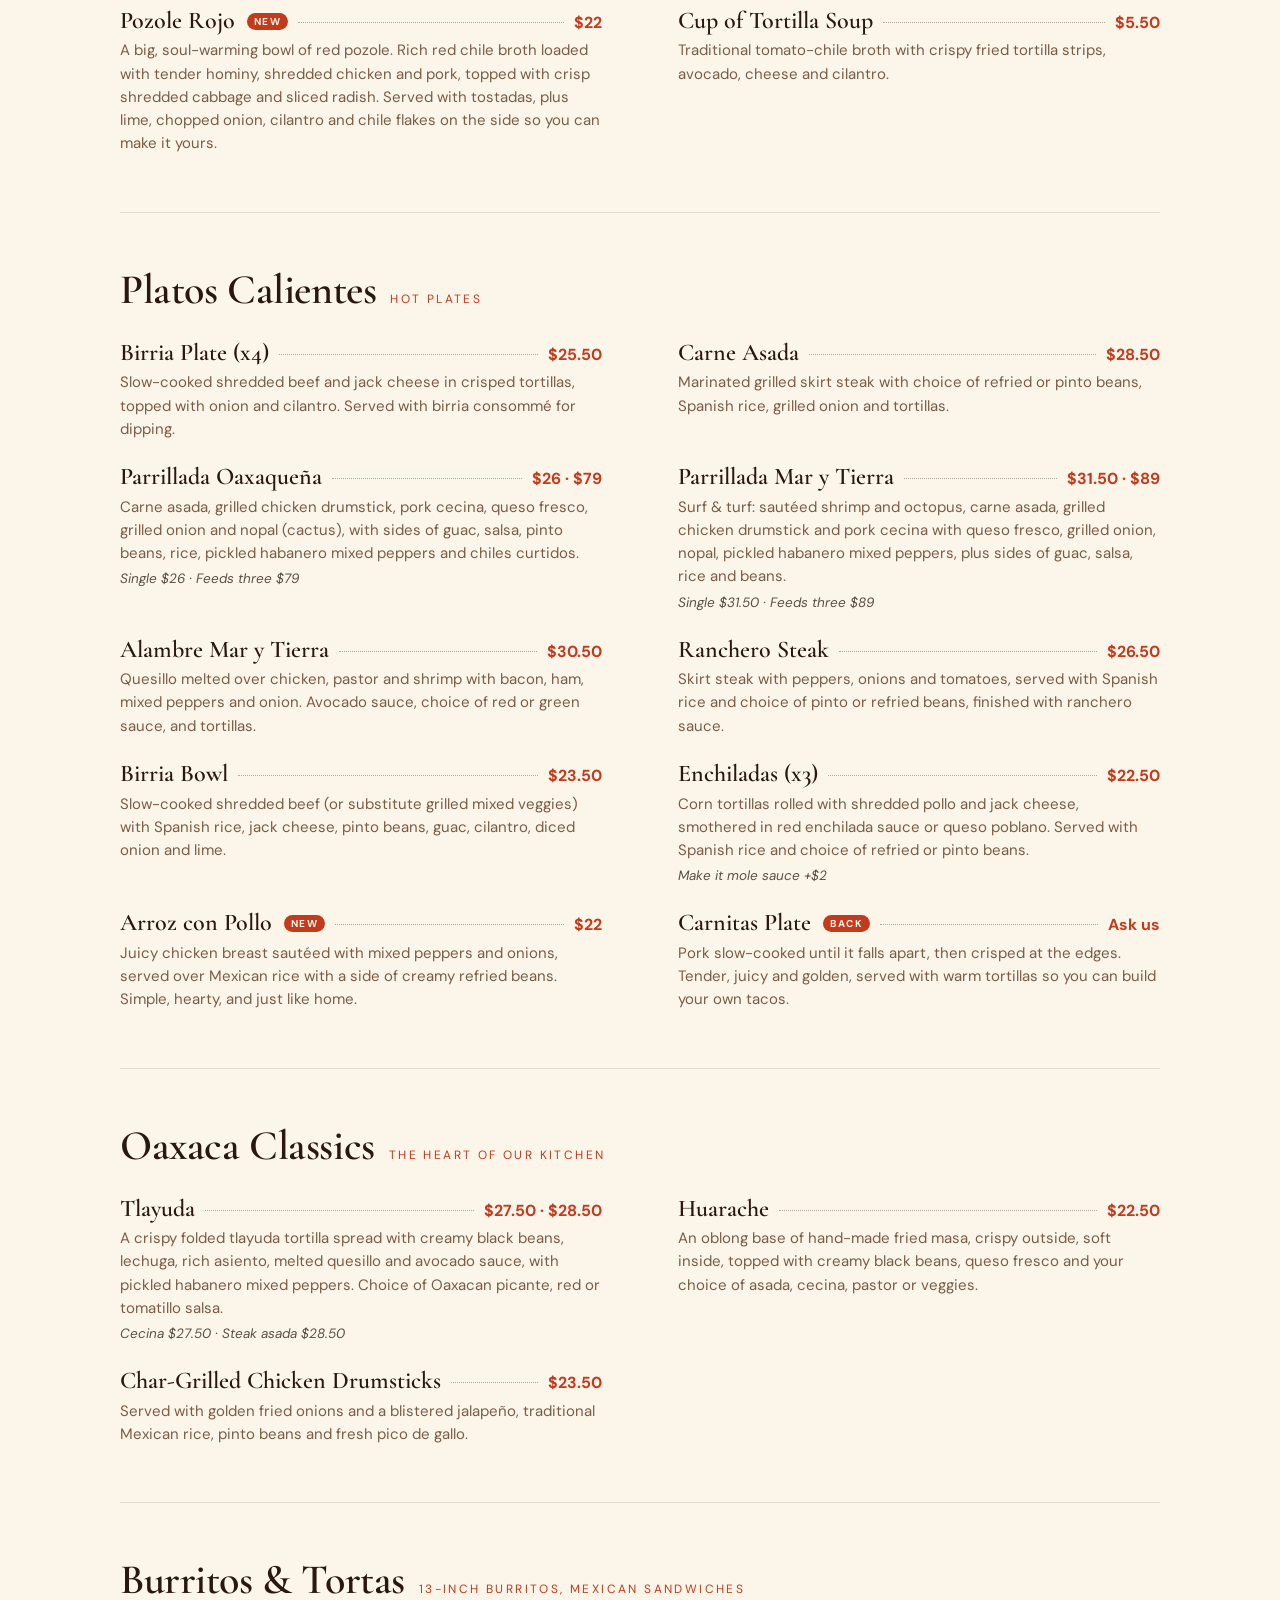
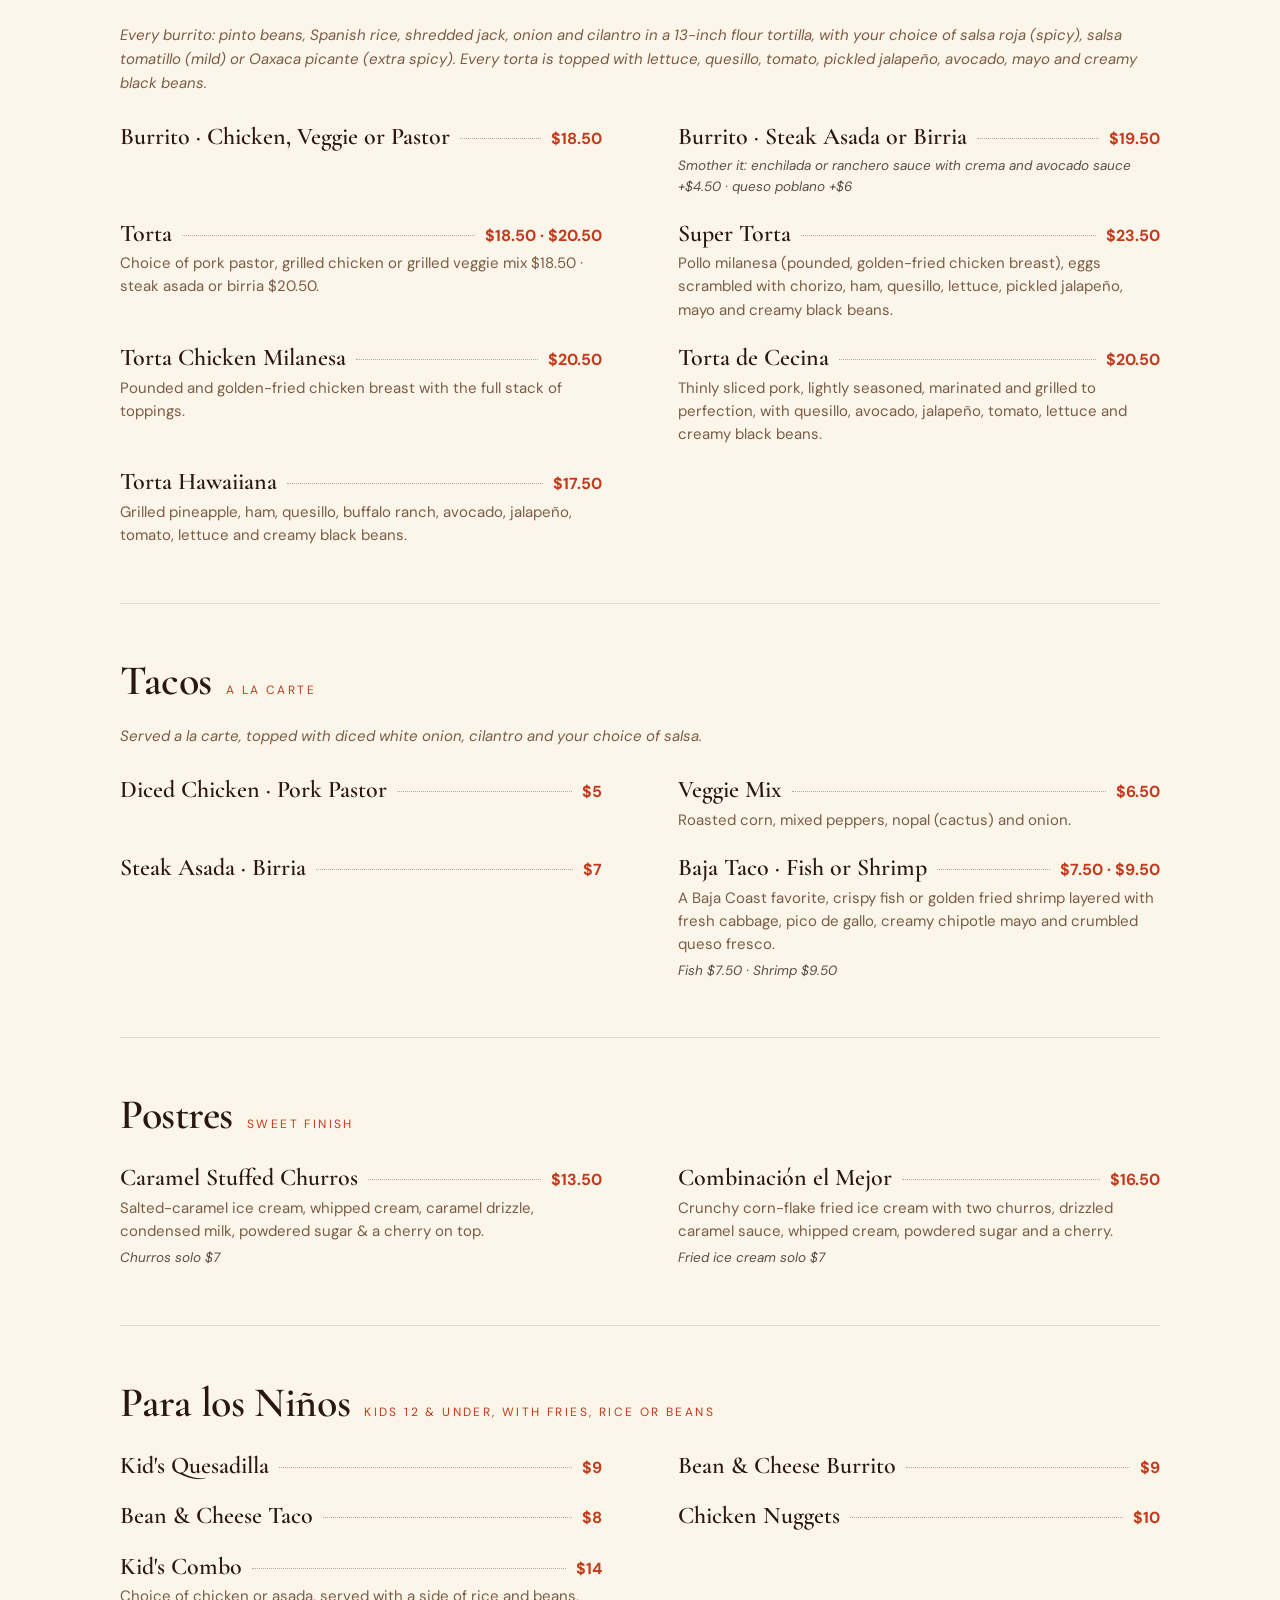
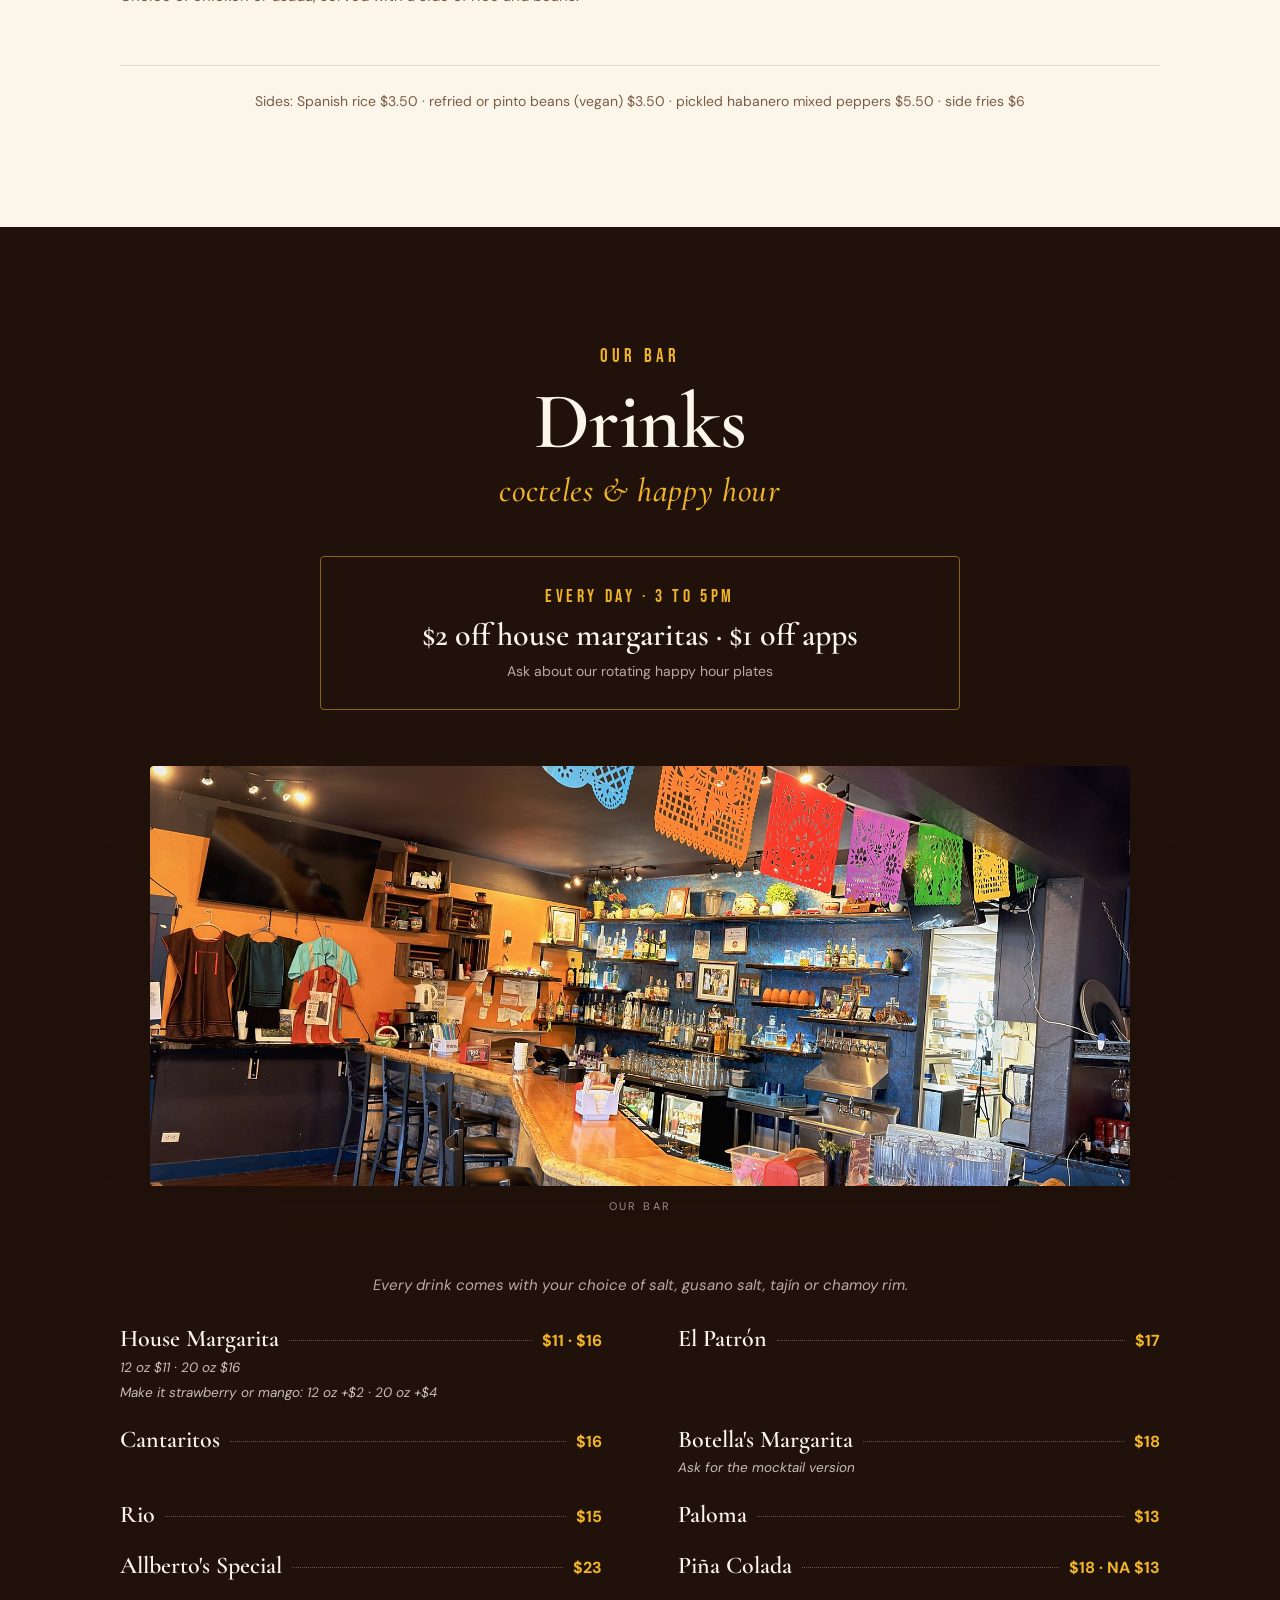
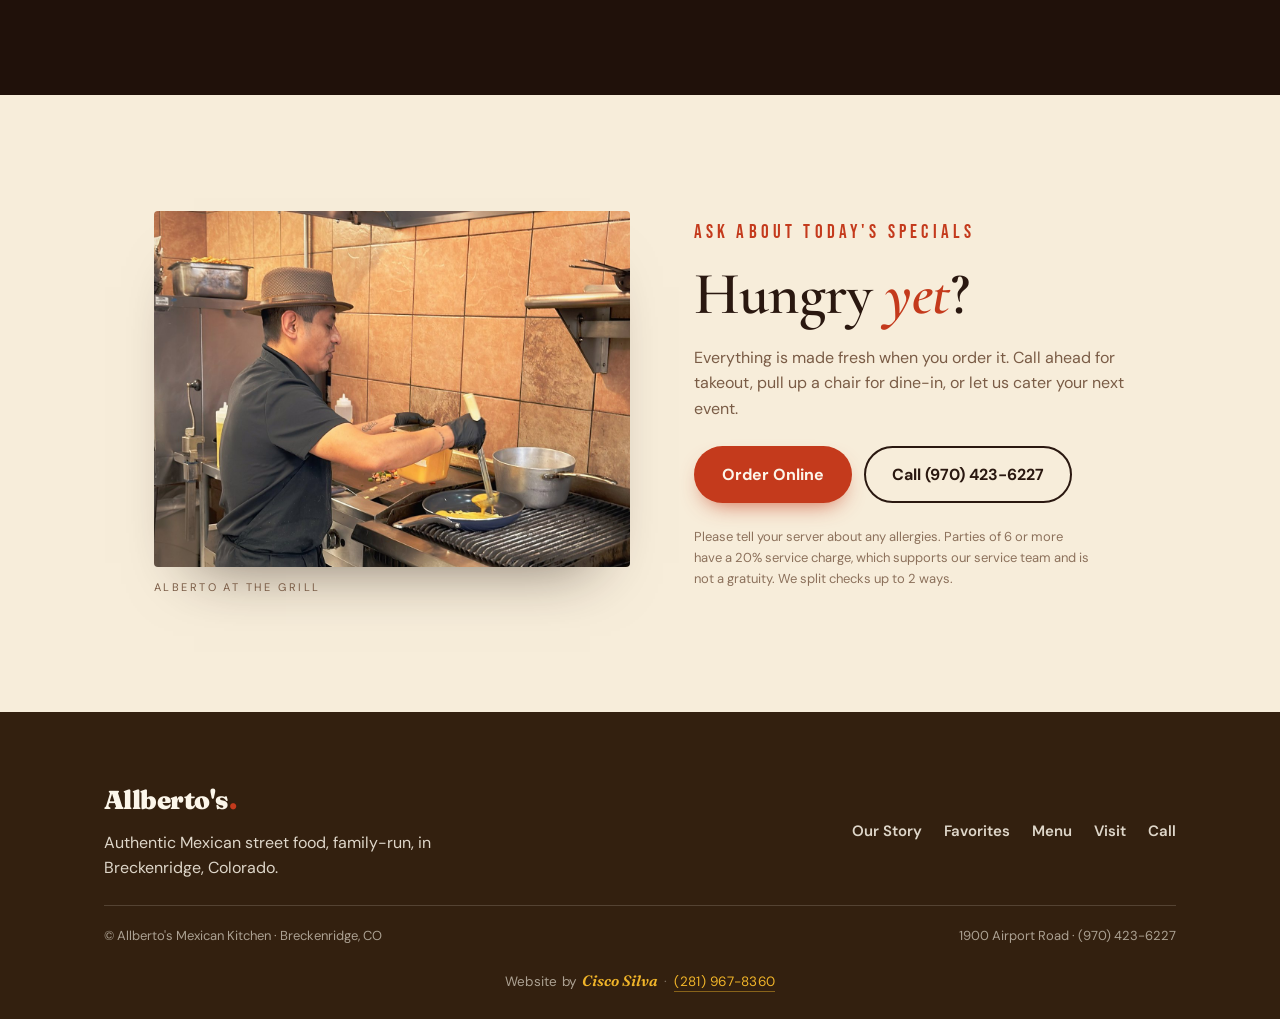
==== commit ce01b793: "Menu: add Pozole Rojo and Arroz con Pollo ($22 each, Alberto 11/23) Co-Authored-By: Claude Opus 5.5 " ====
--- a/menu.html
+++ b/menu.html
@@ -4,7 +4,7 @@
 <meta charset="UTF-8" />
 <meta name="viewport" content="width=device-width, initial-scale=1.0" />
 <title>Menu — Allberto's Mexican Kitchen</title>
-<meta name="description" content="The full menu at Allberto's Mexican Kitchen in Breckenridge, Colorado — antojitos, breakfast, birria, tlayudas, parrilladas, burritos, tortas, tacos and outrageous caramel churros." />
+<meta name="description" content="The full menu at Allberto's Mexican Kitchen in Breckenridge, Colorado — antojitos, birria, carnitas, tlayudas, parrilladas, burritos, tortas, tacos and outrageous caramel churros." />
 <link rel="canonical" href="https://allbertoskitchen.com/menu.html" />
 <meta property="og:type" content="website" />
 <meta property="og:site_name" content="Allberto's Mexican Kitchen" />
@@ -15,8 +15,9 @@
 <link rel="preconnect" href="https://fonts.googleapis.com" />
 <link rel="preconnect" href="https://fonts.gstatic.com" crossorigin />
 <link href="https://fonts.googleapis.com/css2?family=Cormorant+Garamond:ital,wght@0,500;0,600;1,500&family=Bebas+Neue&family=Fraunces:ital,opsz,wght@0,9..144,400;0,9..144,600;0,9..144,900;1,9..144,600;1,9..144,900&family=DM+Sans:wght@400;500;700&family=Great+Vibes&display=swap" rel="stylesheet" />
-<link rel="stylesheet" href="css/styles.css?v=20261102g" />
-<link rel="stylesheet" href="css/menu.css?v=20261102g" />
+<link rel="stylesheet" href="css/styles.css?v=20261123" />
+<link rel="stylesheet" href="css/menu.css?v=20261123" />
+<link rel="stylesheet" href="css/specials.css?v=20261123" />
 </head>
 <body class="menu-page">
 
@@ -33,12 +34,14 @@
   </div>
 </header>
 
+<a class="event-strip" href="index.html#fiesta" data-until="2026-11-29T04:00:00-07:00"><b>Sat Nov 28, 9:30 PM:</b> Gran Noche de Fiesta with live music. 18+, $35 entry. <span>See details</span></a>
+
 <!-- MENU HERO -->
 <section class="mhero2">
   <div class="wrap">
     <span class="eyebrow">Allberto's Mexican Kitchen · Breckenridge</span>
     <h1>The Menu</h1>
-    <p class="mhero2-hours"><span>Breakfast until noon</span><span>Lunch &amp; dinner until 9pm</span><span>Happy hour 3 to 5pm</span></p>
+    <p class="mhero2-hours"><span>Lunch &amp; dinner until 9pm</span><span>Happy hour 3 to 5pm</span><span class="park"><i>P</i> Free parking</span></p>
     <a href="https://order.toasttab.com/online/allberto-s-mexican-kitchen-1900-airport-road" target="_blank" rel="noopener" class="btn btn-solid">Order Online</a>
   </div>
 </section>
@@ -46,14 +49,30 @@
 <!-- STICKY SECTION BAR -->
 <nav class="mtabs" aria-label="Menu sections">
   <div class="mtabs-in">
-    <a href="#breakfast" class="mtab"><b>Breakfast</b><small>until noon</small></a>
+    <a href="#specials" class="mtab"><b>Specials</b><small>every week</small></a>
     <a href="#lunch" class="mtab"><b>Lunch &amp; Dinner</b><small>until 9pm</small></a>
     <a href="#drinks" class="mtab"><b>Drinks</b><small>happy hour 3 to 5</small></a>
   </div>
 </nav>
 
-<!-- BREAKFAST -->
-<section class="mpart" id="breakfast">
+<!-- SPECIALS -->
+<section class="mpart" id="specials">
+  <div class="wrap">
+    <div class="mpart-head">
+      <span class="eyebrow">Specials for Days</span>
+      <h2>Weekly Specials <em>especiales</em></h2>
+    </div>
+    <div class="sp-grid">
+      <div class="sp-card"><span class="sp-day">Every Tuesday</span><h3>Taco Tuesday</h3><p>Street tacos the Oaxaca way, piled with onion, cilantro and fresh salsa.</p><span class="sp-deal">Ask about this week's taco deal</span></div>
+      <div class="sp-card"><span class="sp-day">Every Sunday</span><h3>Football Sunday Wings</h3><p>Crispy whole wings in house-made buffalo honey-garlic sauce, by the basket.</p><span class="sp-deal">$10 wing baskets on game day</span></div>
+      <div class="sp-card"><span class="sp-day">Friday &amp; Saturday</span><h3>Menudo &amp; Caldo de Pollo</h3><p>Slow-simmered menudo and a hearty caldo de pollo, weekend comfort in a bowl.</p><span class="sp-deal">Weekends only, while it lasts</span></div>
+    </div>
+    <p class="bk-paused" style="margin-top:clamp(28px,4vw,44px)"><b>Breakfast returns when the snow flies.</b><span>We're taking a short breakfast break until the snow comes. See you soon for chilaquiles and omelettes.</span></p>
+  </div>
+</section>
+
+<!-- BREAKFAST: paused until it snows (Alberto, 11/23/2026). Remove the "hidden" attribute below and add the tab back to bring it back. -->
+<section class="mpart" id="breakfast" hidden>
   <div class="wrap">
     <div class="mpart-head">
       <span class="eyebrow">Served until noon</span>
@@ -66,97 +85,33 @@
   <div class="mi-top"><h4>El Toro Bravo Omelette</h4><span class="mi-dots" aria-hidden="true"></span><span class="mi-price">$20.50</span></div>
 </article>
 <article class="mi">
-  <div class="mi-top"><h4>El Patrón Chorizo Omelette</h4><span class="mi-dots" aria-hidden="true"></span><span class="mi-price">$18.50</span></div>
-</article>
-<article class="mi">
-  <div class="mi-top"><h4>Plain Cheese Omelette</h4><span class="mi-dots" aria-hidden="true"></span><span class="mi-price">$15.50</span></div>
-</article>
-<article class="mi">
   <div class="mi-top"><h4>Nada Veggie Omelette</h4><span class="mi-dots" aria-hidden="true"></span><span class="mi-price">$20.50</span></div>
 </article>
 <article class="mi">
-  <div class="mi-top"><h4>El Burrito Mañanero</h4><span class="mi-dots" aria-hidden="true"></span><span class="mi-price">$19</span></div>
+  <div class="mi-top"><h4>El Burrito Bananero</h4><span class="mi-dots" aria-hidden="true"></span><span class="mi-price">$19</span></div>
 </article>
 <article class="mi">
   <div class="mi-top"><h4>Breakfast Burrito</h4><span class="mi-dots" aria-hidden="true"></span><span class="mi-price">$14</span></div>
   <p>Three scrambled eggs, crispy rustic home fries, jack cheese and choice of red or green tomatillo salsa. Add bacon, ham or chorizo +$3.50 · smother with enchilada or ranchero sauce +$4.50.</p>
 </article>
 <article class="mi">
-  <div class="mi-top"><h4>Huevos Rancheros</h4><span class="mi-dots" aria-hidden="true"></span><span class="mi-price">$18.50</span></div>
+  <div class="mi-top"><h4>Huevos Rancheros</h4><span class="mi-dots" aria-hidden="true"></span><span class="mi-price">$14</span></div>
   <p>Rustic home fries and homemade enchilada sauce over a flour tortilla spread with creamy pinto beans, topped with two fried eggs, melted jack, pico de gallo and guacamole.</p>
 </article>
 <article class="mi">
-  <div class="mi-top"><h4>Chilaquiles Verdes o Rojos</h4><span class="mi-dots" aria-hidden="true"></span><span class="mi-price">$18.50</span></div>
-  <p>Two fried eggs over homemade tortilla chips with queso fresco, diced onion, crema drizzle and avocado. Choice of green or red sauce. Add steak +$6.</p>
+  <div class="mi-top"><h4>Chilaquiles Verdes o Rojos</h4><span class="mi-dots" aria-hidden="true"></span><span class="mi-price">$19</span></div>
+  <p>Two fried eggs over homemade tortilla chips with queso fresco, diced onion, crema drizzle and avocado. Choice of green or red sauce. Add steak +$8.</p>
 </article>
 <article class="mi">
   <div class="mi-top"><h4>Classic Breakfast</h4><span class="mi-dots" aria-hidden="true"></span><span class="mi-price">$11</span></div>
 </article>
 <article class="mi">
-  <div class="mi-top"><h4>Huevos con Chorizo</h4><span class="mi-dots" aria-hidden="true"></span><span class="mi-price">$16.50</span></div>
+  <div class="mi-top"><h4>Scrambled Chorizo Eggs</h4><span class="mi-dots" aria-hidden="true"></span><span class="mi-price">$16.50</span></div>
 </article>
 <article class="mi">
   <div class="mi-top"><h4>Breakfast Tacos</h4><span class="mi-dots" aria-hidden="true"></span><span class="mi-price">$11.50</span></div>
 </article>
 </div>
-<div class="mcat2" id="b-tortas">
-  <div class="mcat2-head"><h3>Tortas de Desayuno</h3><span>breakfast sandwiches, with home fries</span></div>
-<div class="mgrid">
-<article class="mi">
-  <div class="mi-top"><h4>Spicy Chorizo Breakfast Torta</h4><span class="mi-dots" aria-hidden="true"></span><span class="mi-price">$16.50</span></div>
-</article>
-<article class="mi">
-  <div class="mi-top"><h4>Torta de Jamón</h4><span class="mi-dots" aria-hidden="true"></span><span class="mi-price">$14.50</span></div>
-</article>
-<article class="mi">
-  <div class="mi-top"><h4>Steak and Egg Torta</h4><span class="mi-dots" aria-hidden="true"></span><span class="mi-price">$18.50</span></div>
-</article>
-</div>
-</div>
-<div class="mcat2" id="b-french">
-  <div class="mcat2-head"><h3>Pan Francés</h3><span>French toast</span></div>
-<div class="mgrid">
-<article class="mi">
-  <div class="mi-top"><h4>Mexican Style French Toast</h4><span class="mi-dots" aria-hidden="true"></span><span class="mi-price">$15.50</span></div>
-</article>
-<article class="mi">
-  <div class="mi-top"><h4>Classic French Toast</h4><span class="mi-dots" aria-hidden="true"></span><span class="mi-price">$11.50</span></div>
-</article>
-</div>
-</div>
-<div class="mcat2" id="b-crepas">
-  <div class="mcat2-head"><h3>Crepas</h3><span>crepes, folded warm</span></div>
-<div class="mgrid">
-<article class="mi">
-  <div class="mi-top"><h4>La Poblana</h4><span class="mi-dots" aria-hidden="true"></span><span class="mi-price">$15</span></div>
-</article>
-<article class="mi">
-  <div class="mi-top"><h4>The Denver</h4><span class="mi-dots" aria-hidden="true"></span><span class="mi-price">$13</span></div>
-</article>
-<article class="mi">
-  <div class="mi-top"><h4>Strawberry Dragon Fruit</h4><span class="mi-dots" aria-hidden="true"></span><span class="mi-price">$13.50</span></div>
-</article>
-<article class="mi">
-  <div class="mi-top"><h4>Fresh Fruit</h4><span class="mi-dots" aria-hidden="true"></span><span class="mi-price">$13.50</span></div>
-</article>
-<article class="mi">
-  <div class="mi-top"><h4>El Pepito</h4><span class="mi-dots" aria-hidden="true"></span><span class="mi-price">$15.50</span></div>
-</article>
-</div>
-</div>
-<div class="mcat2" id="b-ninos">
-  <div class="mcat2-head"><h3>Desayuno para Niños</h3><span>kids breakfast</span></div>
-<div class="mgrid">
-<article class="mi">
-  <div class="mi-top"><h4>Kid&#x27;s Combination</h4><span class="mi-dots" aria-hidden="true"></span><span class="mi-price">$12</span></div>
-  <p>Kid-size French toast or pancake, pick one.</p>
-</article>
-<article class="mi">
-  <div class="mi-top"><h4>Kid&#x27;s Crepe</h4><span class="mi-dots" aria-hidden="true"></span><span class="mi-price">$14</span></div>
-</article>
-</div>
-</div>
-<p class="msides">Breakfast sides: bacon $3.50 · home fries $4.50 · cottage cheese $4</p>
 
   </div>
 </section>
@@ -172,6 +127,7 @@
       </nav>
     </div>
 
+<p class="mcat2-flag">Carnitas are back! Add slow-cooked pork carnitas to any taco, torta, quesadilla, nachos or burrito. Just ask.</p>
 <div class="mcat2" id="antojitos">
   <div class="mcat2-head"><h3>Antojitos</h3><span>appetizers</span></div>
 <div class="mgrid">
@@ -180,7 +136,7 @@
   <p>Poblano queso, shredded jack, black beans, pickled jalapeño, roasted corn and pico de gallo, topped with guacamole and crema. Add diced chicken, pork pastor or veggie +$7 · steak asada or birria +$8.</p>
 </article>
 <article class="mi">
-  <div class="mi-top"><h4>Allberto&#x27;s Wings (x7)</h4><span class="mi-dots" aria-hidden="true"></span><span class="mi-price">$22.50</span></div>
+  <div class="mi-top"><h4>Allberto&#x27;s Wings (x7)</h4><span class="mi-dots" aria-hidden="true"></span><span class="mi-price">$20.50</span></div>
   <p>Crispy whole wings in our house-made buffalo honey-garlic sauce, sweet honey, savory garlic, tangy buffalo and a hint of habanero. Served with celery and ranch or blue cheese.</p>
 </article>
 <article class="mi">
@@ -196,6 +152,10 @@
   <p>Crispy rolled corn tortillas filled with shredded chicken and jack cheese, topped with guacamole, green sauce, crema, lettuce and pico.</p>
 </article>
 <article class="mi">
+  <div class="mi-top"><h4>Tostadas (x3)</h4><span class="mi-dots" aria-hidden="true"></span><span class="mi-price">$22.50 · $26.50</span></div>
+  <p>Crispy tostadas topped with lettuce, queso fresco, avocado sauce and your choice of red or green salsa. Shrimp $22.50 · Campechano style $26.50.</p>
+</article>
+<article class="mi">
   <div class="mi-top"><h4>Quesadilla</h4><span class="mi-dots" aria-hidden="true"></span><span class="mi-price">$11.50</span></div>
   <p>Shredded jack folded in a 13&Prime; flour tortilla, with crema and pico on the side. Add diced chicken, pork pastor or veggie +$7 · steak asada or birria +$8.</p>
 </article>
@@ -208,8 +168,8 @@
   <p>Street-corn style on the cob with mayo, cotija, fresh lime, tajín and cilantro. The perfect first bite while you decide on the rest.</p>
 </article>
 <article class="mi">
-  <div class="mi-top"><h4>Cactus Fries</h4><span class="mi-dots" aria-hidden="true"></span><span class="mi-price">$14</span></div>
-  <p>Nopal (cactus) sliced into strips, battered and fried, served with buffalo ranch.</p>
+  <div class="mi-top"><h4>Cactus Fries <span class="mi-new">Must try</span></h4><span class="mi-dots" aria-hidden="true"></span><span class="mi-price">$14</span></div>
+  <p>Never had cactus? Try it! Fresh nopal, the paddle of the prickly pear cactus, sliced into strips, battered and fried golden. Crispy outside, tender and a little tangy inside, like a green bean. Served with buffalo ranch.</p>
 </article>
 </div>
 </div>
@@ -234,6 +194,10 @@
   <p>Rich, savory stew, tender slow-cooked beef in an aromatic red broth of dried chiles and tomatoes, topped with cilantro and onion, served with tortillas.</p>
 </article>
 <article class="mi">
+  <div class="mi-top"><h4>Pozole Rojo <span class="mi-new">New</span></h4><span class="mi-dots" aria-hidden="true"></span><span class="mi-price">$22</span></div>
+  <p>A big, soul-warming bowl of red pozole. Rich red chile broth loaded with tender hominy, shredded chicken and pork, topped with crisp shredded cabbage and sliced radish. Served with tostadas, plus lime, chopped onion, cilantro and chile flakes on the side so you can make it yours.</p>
+</article>
+<article class="mi">
   <div class="mi-top"><h4>Cup of Tortilla Soup</h4><span class="mi-dots" aria-hidden="true"></span><span class="mi-price">$5.50</span></div>
   <p>Traditional tomato-chile broth with crispy fried tortilla strips, avocado, cheese and cilantro.</p>
 </article>
@@ -248,7 +212,7 @@
 </article>
 <article class="mi">
   <div class="mi-top"><h4>Carne Asada</h4><span class="mi-dots" aria-hidden="true"></span><span class="mi-price">$28.50</span></div>
-  <p>Marinated grilled skirt steak with choice of refried or pinto beans, Spanish rice, grilled onion, pickled habanero mixed peppers and tortillas.</p>
+  <p>Marinated grilled skirt steak with choice of refried or pinto beans, Spanish rice, grilled onion and tortillas.</p>
 </article>
 <article class="mi">
   <div class="mi-top"><h4>Parrillada Oaxaqueña</h4><span class="mi-dots" aria-hidden="true"></span><span class="mi-price">$26 · $79</span></div>
@@ -257,7 +221,7 @@
 </article>
 <article class="mi">
   <div class="mi-top"><h4>Parrillada Mar y Tierra</h4><span class="mi-dots" aria-hidden="true"></span><span class="mi-price">$31.50 · $89</span></div>
-  <p>Surf &amp; turf: sautéed shrimp and octopus, carne asada, grilled chicken drumstick and pork cecina with queso fresco, grilled onion, nopal, grilled jalapeños, plus sides of guac, salsa, rice and beans.</p>
+  <p>Surf &amp; turf: sautéed shrimp and octopus, carne asada, grilled chicken drumstick and pork cecina with queso fresco, grilled onion, nopal, pickled habanero mixed peppers, plus sides of guac, salsa, rice and beans.</p>
   <p class="mi-add">Single $31.50 · Feeds three $89</p>
 </article>
 <article class="mi">
@@ -275,6 +239,15 @@
 <article class="mi">
   <div class="mi-top"><h4>Enchiladas (x3)</h4><span class="mi-dots" aria-hidden="true"></span><span class="mi-price">$22.50</span></div>
   <p>Corn tortillas rolled with shredded pollo and jack cheese, smothered in red enchilada sauce or queso poblano. Served with Spanish rice and choice of refried or pinto beans.</p>
+  <p class="mi-add">Make it mole sauce +$2</p>
+</article>
+<article class="mi">
+  <div class="mi-top"><h4>Arroz con Pollo <span class="mi-new">New</span></h4><span class="mi-dots" aria-hidden="true"></span><span class="mi-price">$22</span></div>
+  <p>Juicy chicken breast sautéed with mixed peppers and onions, served over Mexican rice with a side of creamy refried beans. Simple, hearty, and just like home.</p>
+</article>
+<article class="mi">
+  <div class="mi-top"><h4>Carnitas Plate <span class="mi-new">Back</span></h4><span class="mi-dots" aria-hidden="true"></span><span class="mi-price">Ask us</span></div>
+  <p>Pork slow-cooked until it falls apart, then crisped at the edges. Tender, juicy and golden, served with warm tortillas so you can build your own tacos.</p>
 </article>
 </div>
 </div>
@@ -282,9 +255,9 @@
   <div class="mcat2-head"><h3>Oaxaca Classics</h3><span>the heart of our kitchen</span></div>
 <div class="mgrid">
 <article class="mi">
-  <div class="mi-top"><h4>Tlayuda</h4><span class="mi-dots" aria-hidden="true"></span><span class="mi-price">from $27.50</span></div>
+  <div class="mi-top"><h4>Tlayuda</h4><span class="mi-dots" aria-hidden="true"></span><span class="mi-price">$27.50 · $28.50</span></div>
   <p>A crispy folded tlayuda tortilla spread with creamy black beans, lechuga, rich asiento, melted quesillo and avocado sauce, with pickled habanero mixed peppers. Choice of Oaxacan picante, red or tomatillo salsa.</p>
-  <p class="mi-add">Cecina $27.50 · Steak asada $28.50 · Combinación (cecina and asada) $31.50</p>
+  <p class="mi-add">Cecina $27.50 · Steak asada $28.50</p>
 </article>
 <article class="mi">
   <div class="mi-top"><h4>Huarache</h4><span class="mi-dots" aria-hidden="true"></span><span class="mi-price">$22.50</span></div>
@@ -292,7 +265,7 @@
 </article>
 <article class="mi">
   <div class="mi-top"><h4>Char-Grilled Chicken Drumsticks</h4><span class="mi-dots" aria-hidden="true"></span><span class="mi-price">$23.50</span></div>
-  <p>Served with golden fried onions and a blistered jalapeño, traditional Mexican rice, creamy refried beans and fresh pico de gallo.</p>
+  <p>Served with golden fried onions and a blistered jalapeño, traditional Mexican rice, pinto beans and fresh pico de gallo.</p>
 </article>
 </div>
 </div>
@@ -324,7 +297,7 @@
   <p>Thinly sliced pork, lightly seasoned, marinated and grilled to perfection, with quesillo, avocado, jalapeño, tomato, lettuce and creamy black beans.</p>
 </article>
 <article class="mi">
-  <div class="mi-top"><h4>Torta Hawaiana</h4><span class="mi-dots" aria-hidden="true"></span><span class="mi-price">$15</span></div>
+  <div class="mi-top"><h4>Torta Hawaiiana</h4><span class="mi-dots" aria-hidden="true"></span><span class="mi-price">$17.50</span></div>
   <p>Grilled pineapple, ham, quesillo, buffalo ranch, avocado, jalapeño, tomato, lettuce and creamy black beans.</p>
 </article>
 </div>
@@ -344,9 +317,9 @@
   <div class="mi-top"><h4>Steak Asada · Birria</h4><span class="mi-dots" aria-hidden="true"></span><span class="mi-price">$7</span></div>
 </article>
 <article class="mi">
-  <div class="mi-top"><h4>Baja Taco · Fish or Shrimp</h4><span class="mi-dots" aria-hidden="true"></span><span class="mi-price">$7.50 · $8.50</span></div>
+  <div class="mi-top"><h4>Baja Taco · Fish or Shrimp</h4><span class="mi-dots" aria-hidden="true"></span><span class="mi-price">$7.50 · $9.50</span></div>
   <p>A Baja Coast favorite, crispy fish or golden fried shrimp layered with fresh cabbage, pico de gallo, creamy chipotle mayo and crumbled queso fresco.</p>
-  <p class="mi-add">Fish $7.50 · Shrimp $8.50</p>
+  <p class="mi-add">Fish $7.50 · Shrimp $9.50</p>
 </article>
 </div>
 </div>
@@ -361,7 +334,7 @@
 <article class="mi">
   <div class="mi-top"><h4>Combinación el Mejor</h4><span class="mi-dots" aria-hidden="true"></span><span class="mi-price">$16.50</span></div>
   <p>Crunchy corn-flake fried ice cream with two churros, drizzled caramel sauce, whipped cream, powdered sugar and a cherry.</p>
-  <p class="mi-add">Fried ice cream solo $7 · Salted-caramel ice cream solo $5</p>
+  <p class="mi-add">Fried ice cream solo $7</p>
 </article>
 </div>
 </div>
@@ -372,10 +345,6 @@
   <div class="mi-top"><h4>Kid&#x27;s Quesadilla</h4><span class="mi-dots" aria-hidden="true"></span><span class="mi-price">$9</span></div>
 </article>
 <article class="mi">
-  <div class="mi-top"><h4>Kid&#x27;s Cheese Enchilada</h4><span class="mi-dots" aria-hidden="true"></span><span class="mi-price">$12</span></div>
-  <p>With Spanish rice and refried beans.</p>
-</article>
-<article class="mi">
   <div class="mi-top"><h4>Bean &amp; Cheese Burrito</h4><span class="mi-dots" aria-hidden="true"></span><span class="mi-price">$9</span></div>
 </article>
 <article class="mi">
@@ -391,7 +360,7 @@
 </div>
 </div>
 
-    <p class="msides">Sides: Spanish rice $3.50 · refried or pinto beans (vegan) $3.50 · pickled habanero mixed peppers $4 · side fries $4</p>
+    <p class="msides">Sides: Spanish rice $3.50 · refried or pinto beans (vegan) $3.50 · pickled habanero mixed peppers $5.50 · side fries $6</p>
   </div>
 </section>
 
@@ -406,7 +375,6 @@
       <span class="mhappy-when">Every day · 3 to 5pm</span>
       <span class="mhappy-deal">$2 off house margaritas · $1 off apps</span>
       <span class="mhappy-more">Ask about our rotating happy hour plates</span>
-      <span class="mhappy-more"><b>Football = Wing Day:</b> a basket of 7 wings for $10 at game time. Mon &amp; Thu from 6:15pm kickoff, Sun from 11am kickoff</span>
     </div>
     <figure class="mpart-photo reveal"><img src="images/bar.jpg" alt="The bar at Allberto&#x27;s with papel picado and string lights" width="1800" height="1097" loading="lazy" /><figcaption>Our bar</figcaption></figure>
 
@@ -418,60 +386,27 @@
   <p class="mi-add">Make it strawberry or mango: 12 oz +$2 · 20 oz +$4</p>
 </article>
 <article class="mi">
-  <div class="mi-top"><h4>El Patrón</h4><span class="mi-dots" aria-hidden="true"></span><span class="mi-price">$18</span></div>
-</article>
-<article class="mi">
-  <div class="mi-top"><h4>Cantaritos</h4><span class="mi-dots" aria-hidden="true"></span><span class="mi-price">$15</span></div>
-</article>
-<article class="mi">
-  <div class="mi-top"><h4>El Botellas Margarita</h4><span class="mi-dots" aria-hidden="true"></span><span class="mi-price">$18</span></div>
-  <p class="mi-add">Mocktail version $10</p>
-</article>
-<article class="mi">
-  <div class="mi-top"><h4>Rio</h4><span class="mi-dots" aria-hidden="true"></span><span class="mi-price">$15 · NA $9</span></div>
+  <div class="mi-top"><h4>El Patrón</h4><span class="mi-dots" aria-hidden="true"></span><span class="mi-price">$17</span></div>
+</article>
+<article class="mi">
+  <div class="mi-top"><h4>Cantaritos</h4><span class="mi-dots" aria-hidden="true"></span><span class="mi-price">$16</span></div>
+</article>
+<article class="mi">
+  <div class="mi-top"><h4>Botella&#x27;s Margarita</h4><span class="mi-dots" aria-hidden="true"></span><span class="mi-price">$18</span></div>
+  <p class="mi-add">Ask for the mocktail version</p>
+</article>
+<article class="mi">
+  <div class="mi-top"><h4>Rio</h4><span class="mi-dots" aria-hidden="true"></span><span class="mi-price">$15</span></div>
 </article>
 <article class="mi">
   <div class="mi-top"><h4>Paloma</h4><span class="mi-dots" aria-hidden="true"></span><span class="mi-price">$13</span></div>
 </article>
 <article class="mi">
-  <div class="mi-top"><h4>Allberto&#x27;s Special</h4><span class="mi-dots" aria-hidden="true"></span><span class="mi-price">$22</span></div>
+  <div class="mi-top"><h4>Allberto&#x27;s Special</h4><span class="mi-dots" aria-hidden="true"></span><span class="mi-price">$23</span></div>
 </article>
 <article class="mi">
   <div class="mi-top"><h4>Piña Colada</h4><span class="mi-dots" aria-hidden="true"></span><span class="mi-price">$18 · NA $13</span></div>
 </article>
-</div>
-<div class="mcat2" id="refrescos">
-  <div class="mcat2-head"><h3>Refrescos &amp; Café</h3><span>sodas, juice and warm drinks</span></div>
-<div class="mgrid">
-<article class="mi">
-  <div class="mi-top"><h4>Coke · Sprite</h4><span class="mi-dots" aria-hidden="true"></span><span class="mi-price">$3.50</span></div>
-</article>
-<article class="mi">
-  <div class="mi-top"><h4>Mexican Coke</h4><span class="mi-dots" aria-hidden="true"></span><span class="mi-price">$5.50</span></div>
-</article>
-<article class="mi">
-  <div class="mi-top"><h4>Orange Juice</h4><span class="mi-dots" aria-hidden="true"></span><span class="mi-price">$4.50</span></div>
-</article>
-<article class="mi">
-  <div class="mi-top"><h4>Agua Fresca del Día</h4><span class="mi-dots" aria-hidden="true"></span><span class="mi-price">from $5</span></div>
-</article>
-<article class="mi">
-  <div class="mi-top"><h4>Café</h4><span class="mi-dots" aria-hidden="true"></span><span class="mi-price">$3.50</span></div>
-</article>
-<article class="mi">
-  <div class="mi-top"><h4>Champurrado</h4><span class="mi-dots" aria-hidden="true"></span><span class="mi-price">$5</span></div>
-</article>
-<article class="mi">
-  <div class="mi-top"><h4>Chocolate Mexicano</h4><span class="mi-dots" aria-hidden="true"></span><span class="mi-price">$5</span></div>
-  <p class="mi-add">Con pan (with bread) $9</p>
-</article>
-<article class="mi">
-  <div class="mi-top"><h4>Kids: Apple Juice · Milk · Orange Juice</h4><span class="mi-dots" aria-hidden="true"></span><span class="mi-price">$3.50</span></div>
-</article>
-<article class="mi">
-  <div class="mi-top"><h4>Kids: Chocolate Milk</h4><span class="mi-dots" aria-hidden="true"></span><span class="mi-price">$4.50</span></div>
-</article>
-</div>
 </div>
 
   </div>
@@ -517,13 +452,14 @@
   </div>
 </footer>
 
-<script src="js/main.js?v=20261102g"></script>
+<script src="js/until.js?v=20261123"></script>
+<script src="js/main.js?v=20261123"></script>
 <script>
 // highlight the sticky tab for the section on screen
 (function(){var tabs=[].slice.call(document.querySelectorAll('.mtab'));
 var map={};tabs.forEach(function(t){map[t.getAttribute('href').slice(1)]=t;});
 var io=new IntersectionObserver(function(es){es.forEach(function(e){if(e.isIntersecting){tabs.forEach(function(t){t.classList.remove('on')});map[e.target.id].classList.add('on');}});},{rootMargin:'-45% 0px -50% 0px'});
-['breakfast','lunch','drinks'].forEach(function(id){var el=document.getElementById(id);if(el)io.observe(el);});})();
+['specials','lunch','drinks'].forEach(function(id){var el=document.getElementById(id);if(el)io.observe(el);});})();
 </script>
 </body>
 </html>
--- a/css/specials.css
+++ b/css/specials.css
@@ -0,0 +1,66 @@
+/* ===== Nov 2026: event, specials, parking, cactus fries =====
+   Anything with data-until="..." is removed by js/until.js after that time. */
+
+/* small pill in the hero that jumps to the event */
+.hero-event{display:inline-flex;align-items:center;gap:10px;margin:0 auto 22px;padding:8px 16px;border-radius:999px;background:var(--gold);color:var(--mole);font-weight:700;font-size:13px;letter-spacing:.06em;text-decoration:none;text-transform:uppercase;box-shadow:0 10px 26px -10px rgba(0,0,0,.6)}
+.hero-event b{font-family:'Bebas Neue',sans-serif;font-size:16px;letter-spacing:.12em;font-weight:400;background:var(--chile);color:var(--cream);padding:2px 9px;border-radius:999px}
+
+/* event section */
+.fiesta{background:#071226;color:var(--cream);padding:clamp(64px,9vw,120px) 0;position:relative;overflow:hidden;scroll-margin-top:72px}
+.fiesta::before{content:"";position:absolute;inset:0;background:radial-gradient(ellipse at 20% 0%,rgba(64,140,255,.35),transparent 55%),radial-gradient(ellipse at 90% 100%,rgba(240,180,41,.22),transparent 55%);pointer-events:none}
+.fiesta-grid{position:relative;display:grid;grid-template-columns:1fr;gap:clamp(30px,5vw,64px);align-items:center}
+@media(min-width:860px){.fiesta-grid{grid-template-columns:.9fr 1.1fr}}
+.fiesta-flyer{margin:0}
+.fiesta-flyer img{display:block;width:100%;max-width:520px;margin:0 auto;border-radius:6px;box-shadow:0 40px 80px -30px rgba(0,0,0,.9)}
+.fiesta .eyebrow{color:var(--gold)}
+.fiesta h2{font-family:var(--serif-lux);font-weight:600;font-size:clamp(38px,5.6vw,64px);line-height:1;margin:.1em 0 .25em}
+.fiesta h2 em{color:var(--gold)}
+.fiesta-sub{font-family:var(--serif-lux);font-style:italic;font-size:clamp(19px,2.2vw,24px);color:rgba(252,246,234,.85);margin-bottom:22px}
+.fiesta-bands{font-size:17px;margin-bottom:22px;color:rgba(252,246,234,.9)}
+.fiesta-bands b{color:var(--cream)}
+.fiesta-facts{display:grid;grid-template-columns:1fr 1fr;gap:10px;margin-bottom:22px}
+.fiesta-facts div{border:1px solid rgba(240,180,41,.45);border-radius:4px;padding:12px 14px}
+.fiesta-facts .k{display:block;font-family:'Bebas Neue',sans-serif;letter-spacing:.14em;font-size:14px;color:var(--gold)}
+.fiesta-facts .v{font-weight:700;font-size:16px;line-height:1.3}
+.fiesta-facts .v small{display:block;font-weight:400;font-size:13px;opacity:.75}
+.fiesta-ladies{background:var(--gold);color:var(--mole);border-radius:4px;padding:14px 16px;font-weight:700;margin-bottom:24px}
+.fiesta-ladies small{display:block;font-weight:500;opacity:.8}
+.fiesta-actions{display:flex;flex-wrap:wrap;gap:12px}
+.fiesta .btn{border-radius:2px;letter-spacing:.12em;text-transform:uppercase;font-size:13px;padding:15px 26px}
+
+/* slim strip used on the menu page */
+.event-strip{display:block;background:#071226;color:var(--cream);text-align:center;padding:12px 16px;text-decoration:none;font-size:14px;line-height:1.4}
+.event-strip b{color:var(--gold)}
+.event-strip span{text-decoration:underline;text-underline-offset:3px}
+
+/* specials */
+.specials{padding:clamp(64px,9vw,120px) 0;background:var(--bone);scroll-margin-top:72px}
+.specials .shead{text-align:center;max-width:680px;margin:0 auto clamp(32px,5vw,52px)}
+.specials .shead p{color:var(--ink-soft);margin-top:12px}
+.sp-grid{display:grid;grid-template-columns:1fr;gap:16px;max-width:1100px;margin:0 auto}
+@media(min-width:760px){.sp-grid{grid-template-columns:repeat(3,1fr);gap:22px}}
+.sp-card{background:var(--cream);border:1px solid rgba(42,24,16,.12);border-radius:4px;padding:26px 24px;box-shadow:0 24px 40px -34px rgba(32,17,10,.7);display:flex;flex-direction:column}
+.sp-day{font-family:'Bebas Neue',sans-serif;letter-spacing:.2em;font-size:16px;color:var(--chile)}
+.sp-card h3{font-family:var(--serif-lux);font-weight:600;font-size:clamp(28px,3vw,34px);line-height:1.05;margin:.15em 0 .35em}
+.sp-card p{color:var(--ink-soft);font-size:15.5px}
+.sp-card .sp-deal{margin-top:auto;padding-top:14px;font-weight:700;color:var(--chile)}
+
+/* cactus fries callout */
+.cactus{max-width:1100px;margin:clamp(28px,4vw,44px) auto 0;display:grid;grid-template-columns:1fr;gap:18px;align-items:center;background:var(--lime);color:var(--cream);border-radius:4px;padding:clamp(24px,4vw,40px)}
+@media(min-width:760px){.cactus{grid-template-columns:auto 1fr auto;gap:30px}}
+.cactus-ico{font-size:54px;line-height:1}
+.cactus h3{font-family:var(--serif-lux);font-weight:600;font-size:clamp(28px,3.4vw,38px);line-height:1.05;margin-bottom:8px}
+.cactus p{color:rgba(252,246,234,.9);font-size:16px;max-width:60ch}
+.cactus .price{font-family:'Bebas Neue',sans-serif;font-size:30px;letter-spacing:.04em;color:var(--gold);white-space:nowrap}
+
+/* parking badge */
+.park{display:inline-flex;align-items:center;gap:8px}
+.park i{font-style:normal;display:inline-grid;place-items:center;width:20px;height:20px;border-radius:4px;background:#2f6fd6;color:#fff;font-weight:700;font-size:13px;letter-spacing:0}
+
+/* menu page: breakfast paused note + new tag */
+.bk-paused{max-width:720px;margin:0 auto;text-align:center;border:1px dashed rgba(42,24,16,.35);border-radius:4px;padding:22px 20px;background:var(--cream)}
+.bk-paused b{font-family:var(--serif-lux);font-size:clamp(24px,3vw,30px);font-weight:600;display:block;margin-bottom:4px}
+.bk-paused span{color:var(--ink-soft);font-size:15px}
+.mi-new{display:inline-block;vertical-align:middle;font-family:'DM Sans',sans-serif;font-size:10px;font-weight:700;letter-spacing:.14em;text-transform:uppercase;background:var(--chile);color:var(--cream);padding:3px 7px;border-radius:999px;margin-left:6px;transform:translateY(-2px)}
+.mcat2-flag{max-width:1040px;margin:0 auto clamp(18px,3vw,28px);background:var(--gold);color:var(--mole);border-radius:4px;padding:12px 16px;font-weight:600;font-size:15px}
+.mhero2-hours .park{align-self:center}
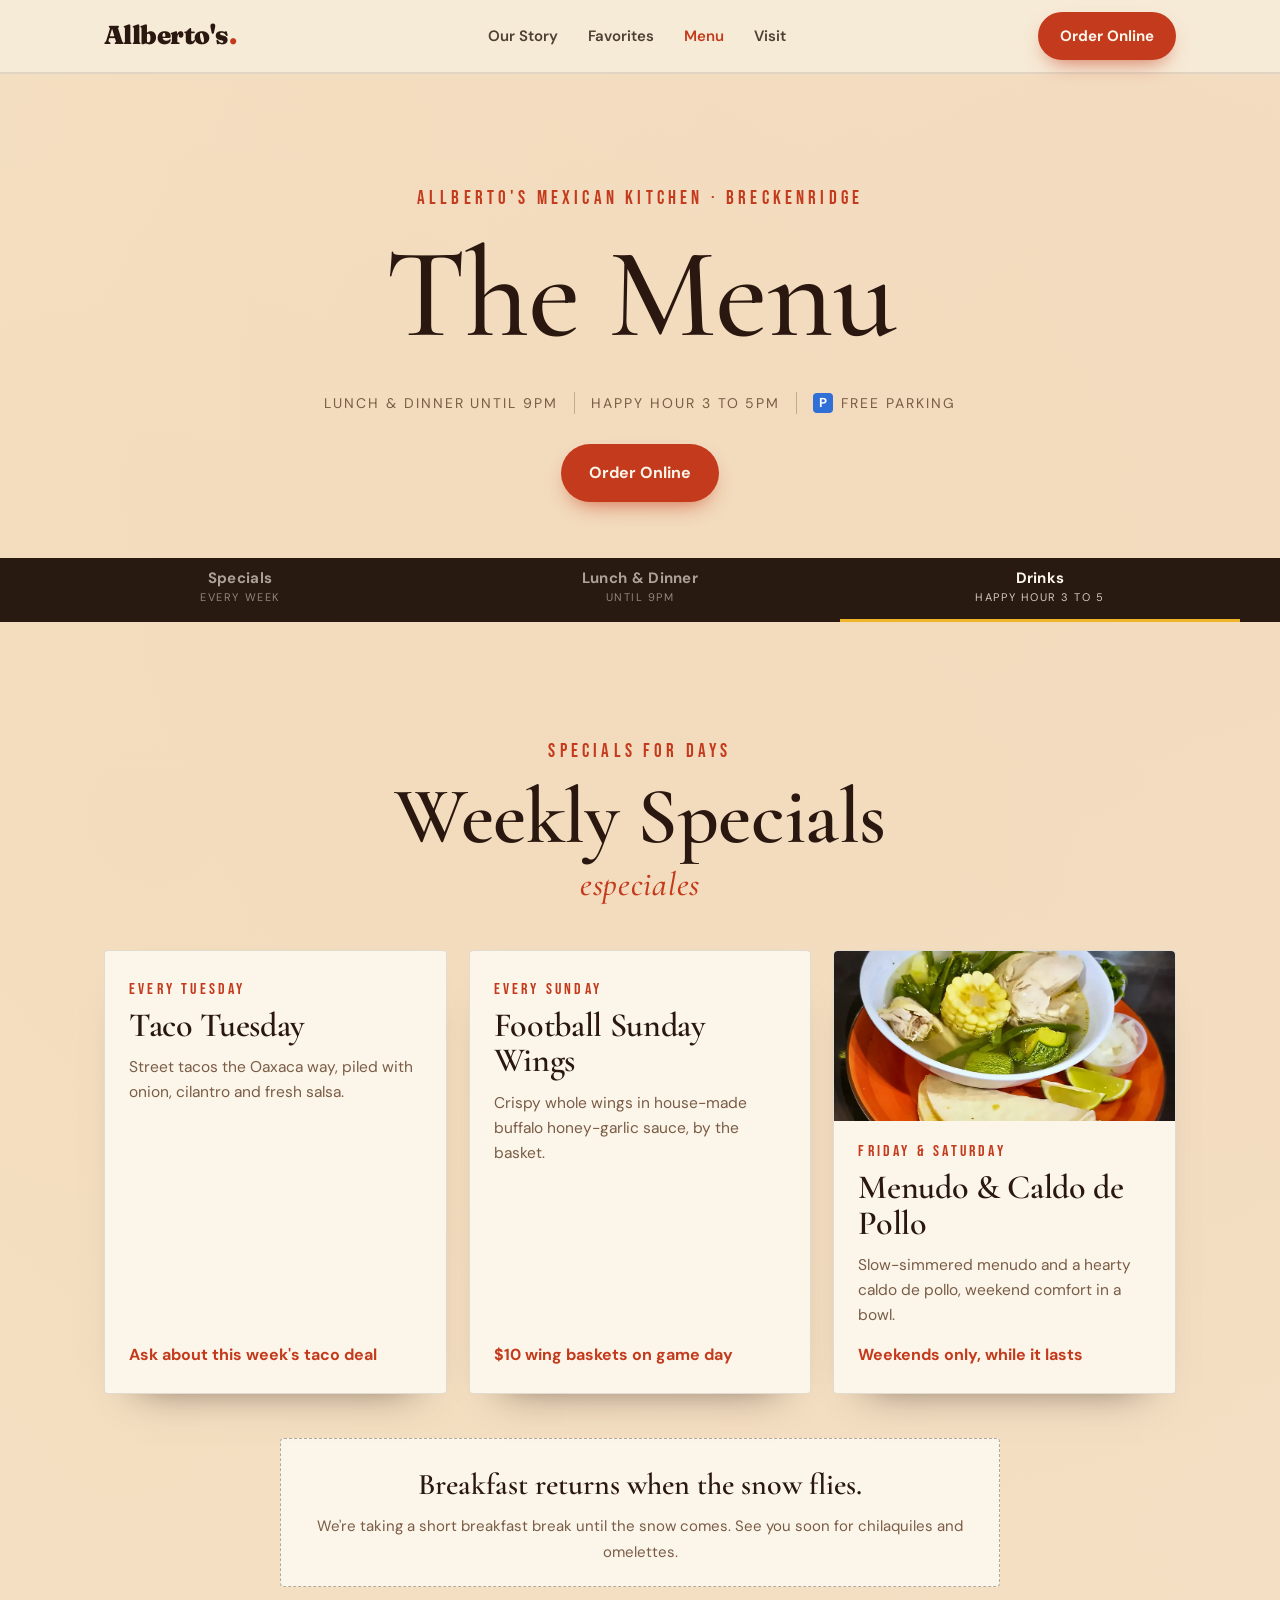
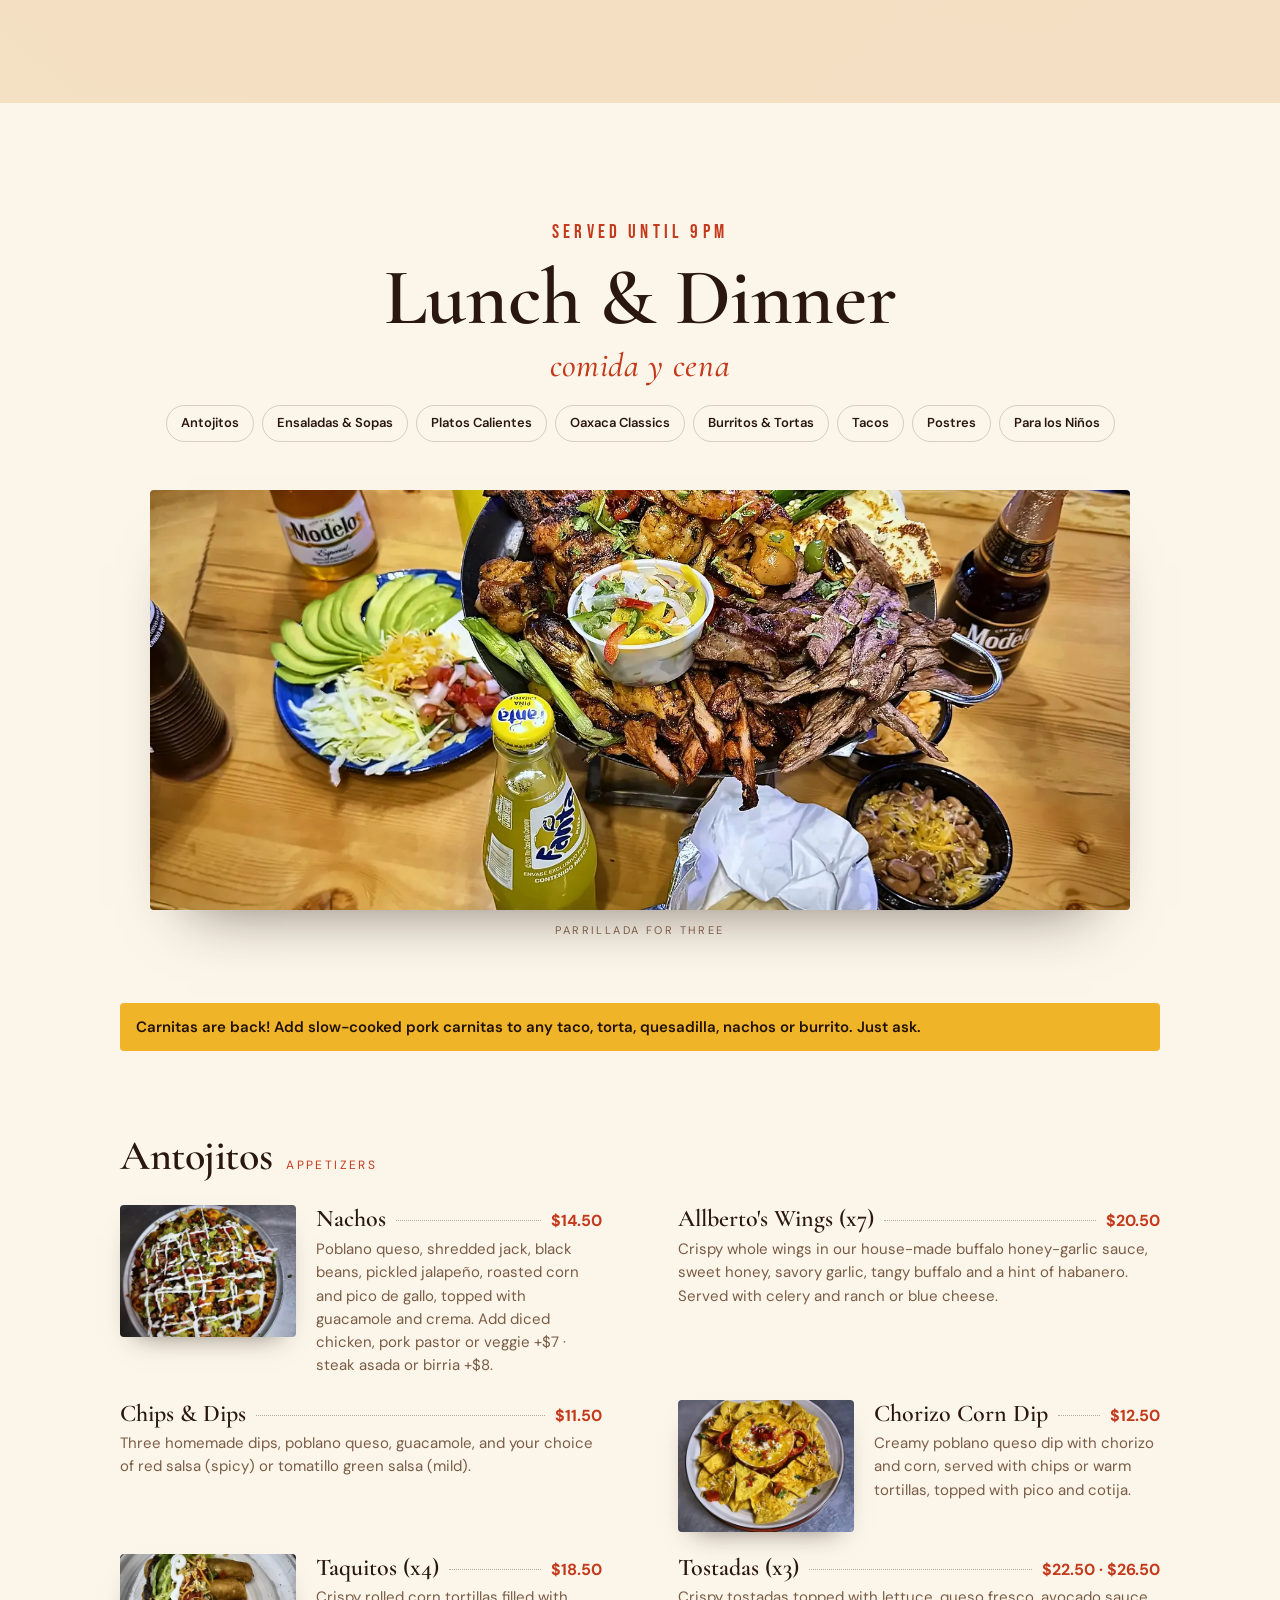
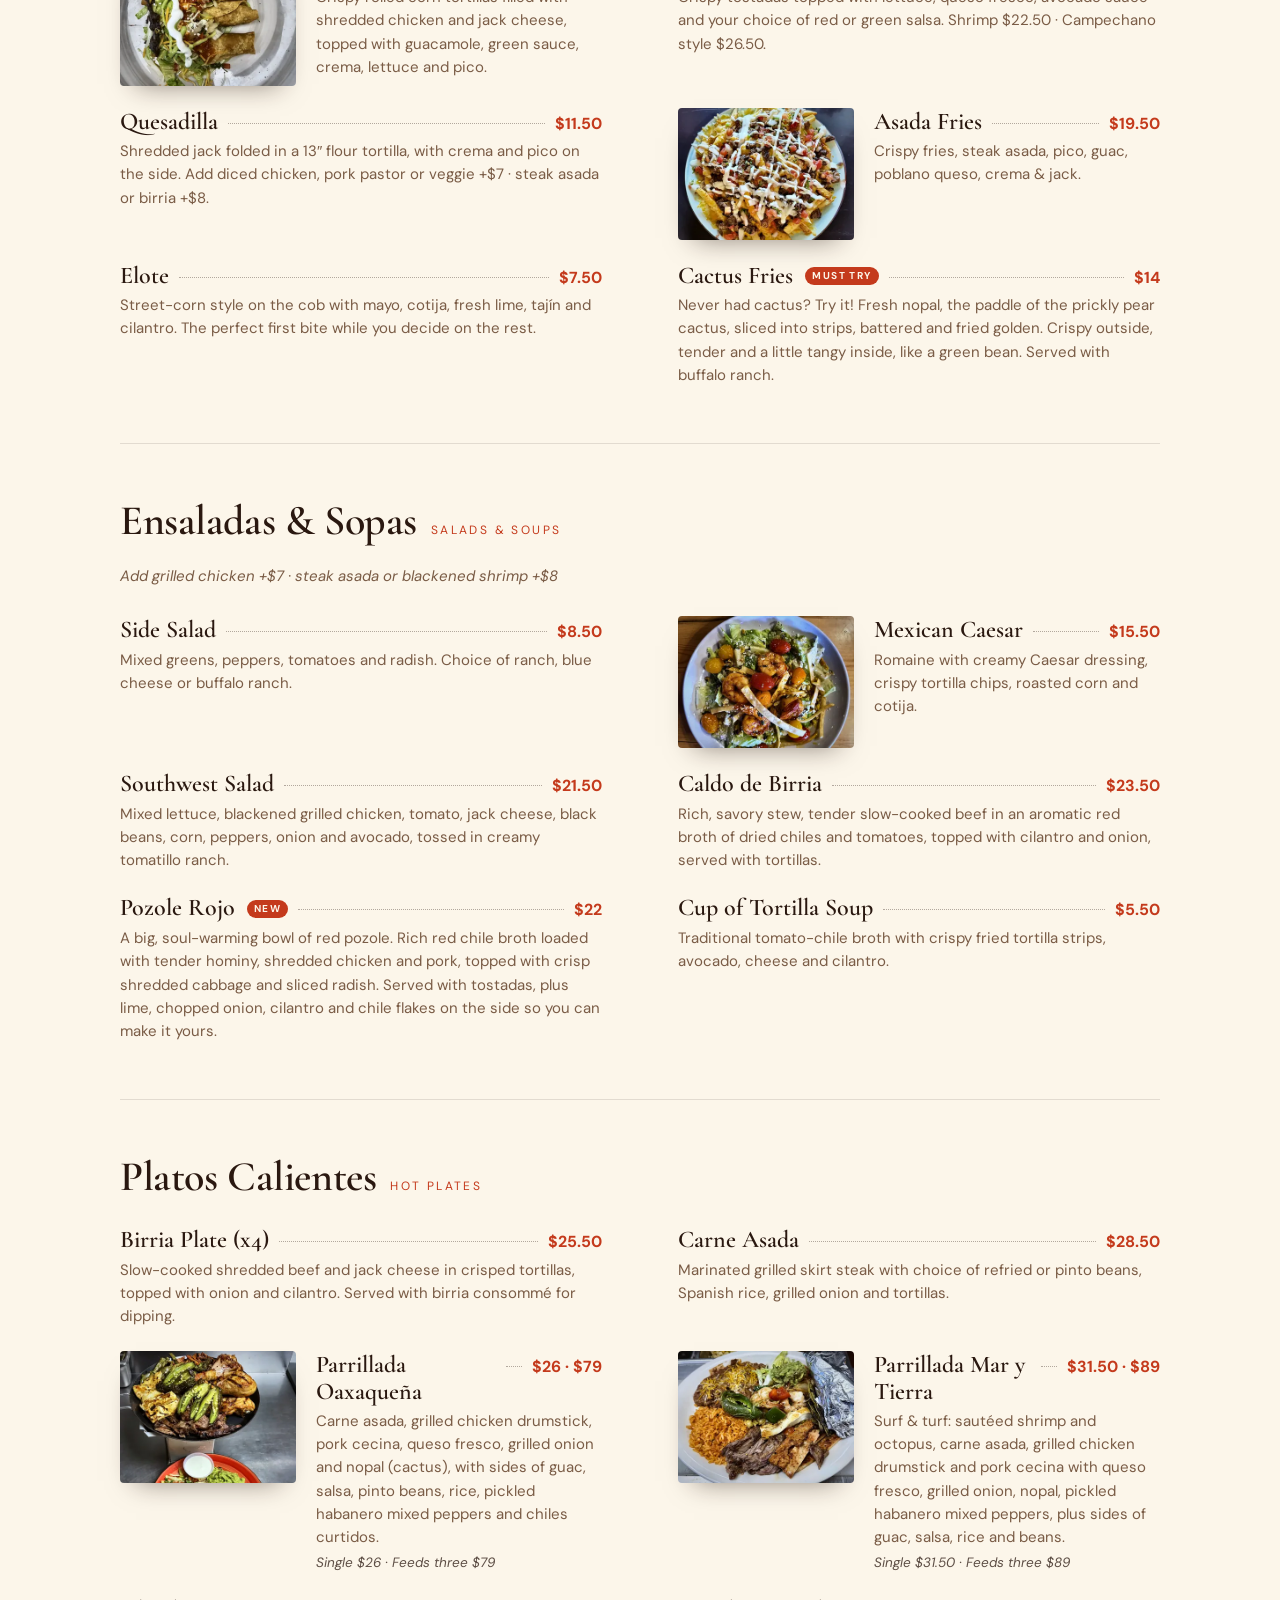
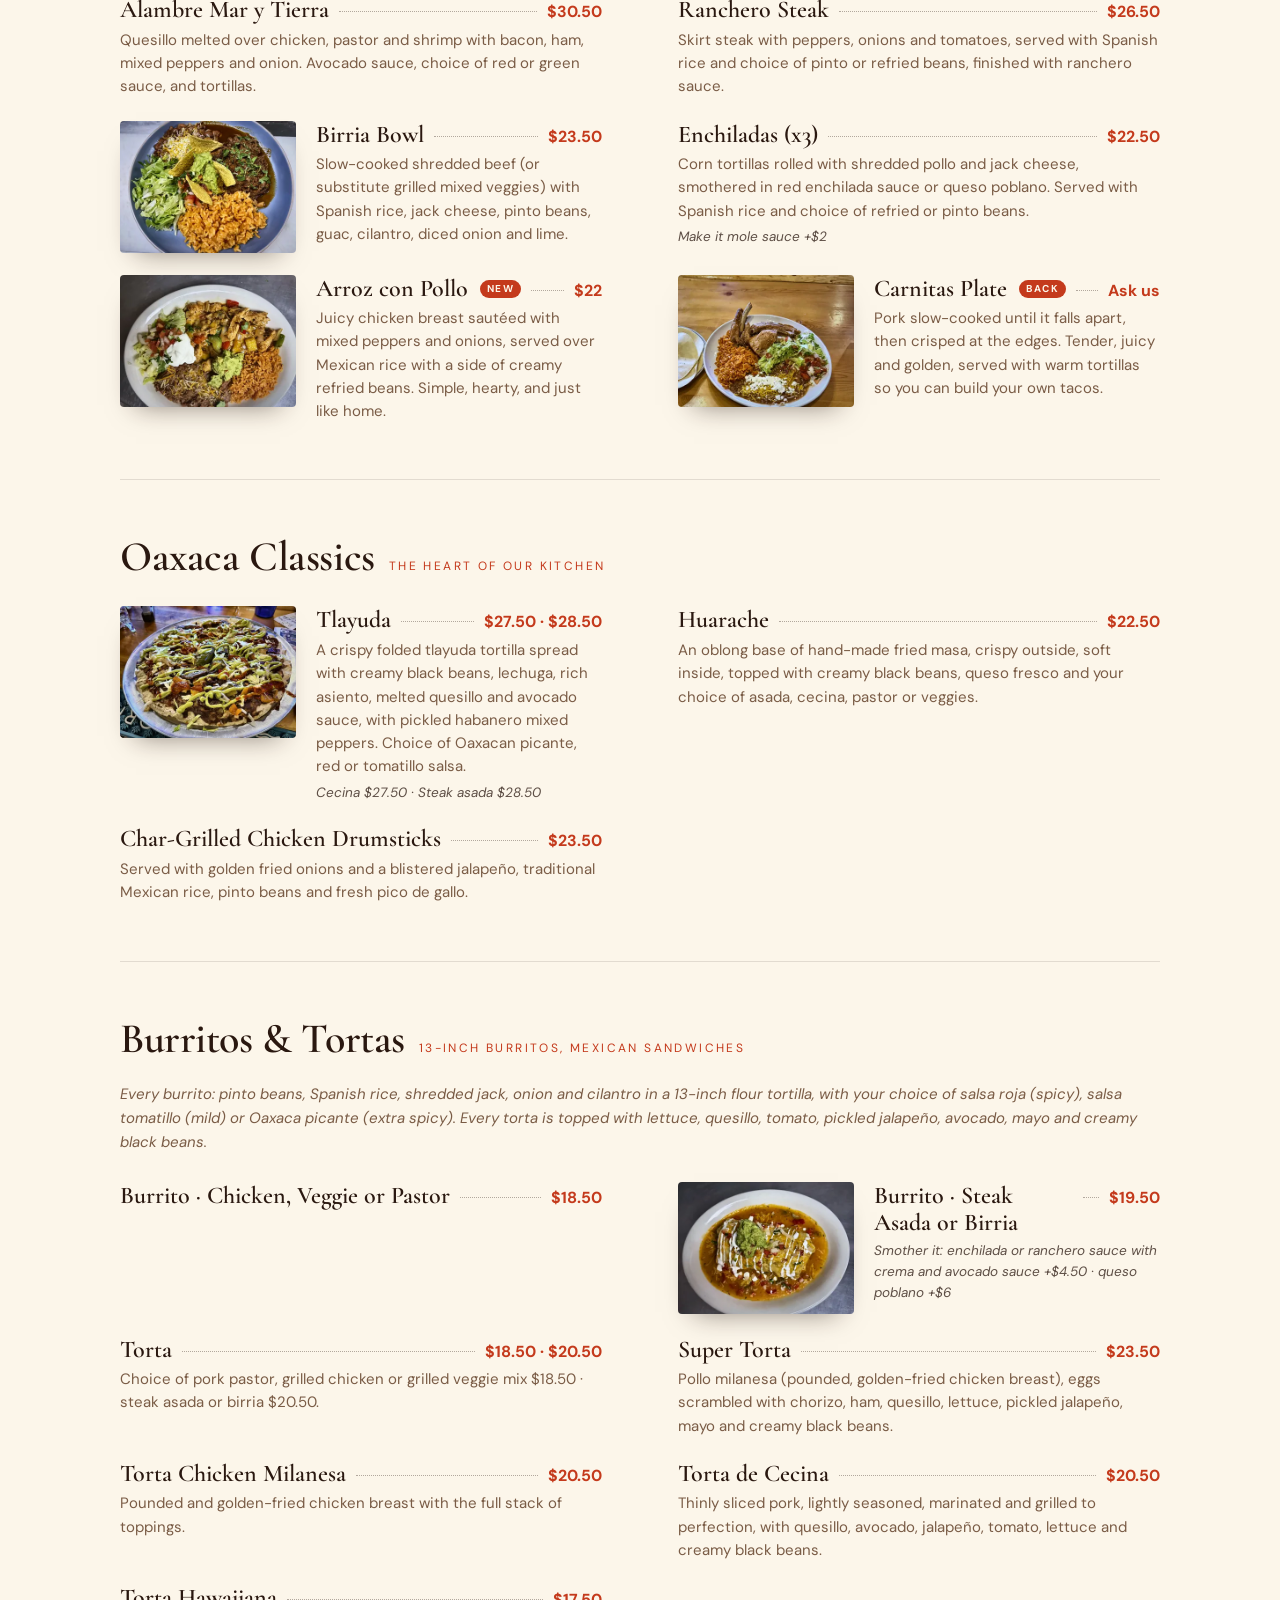
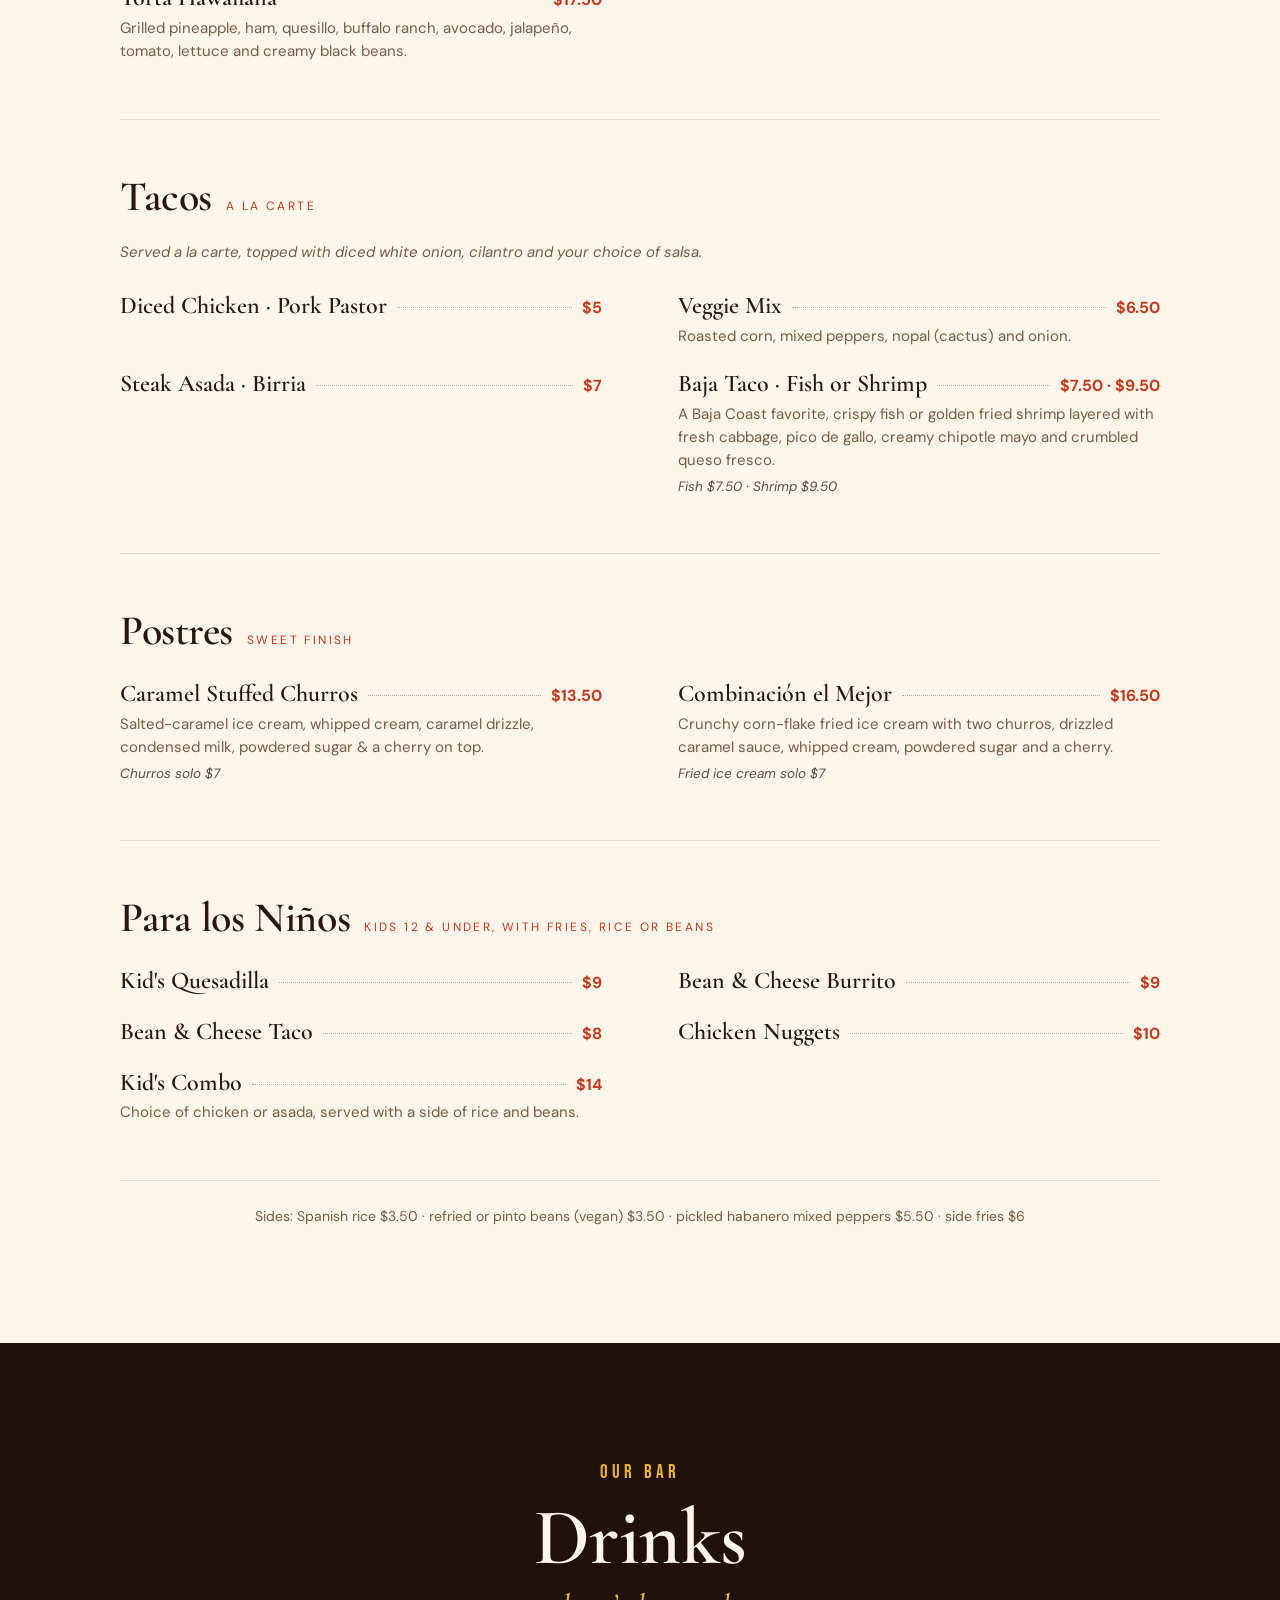
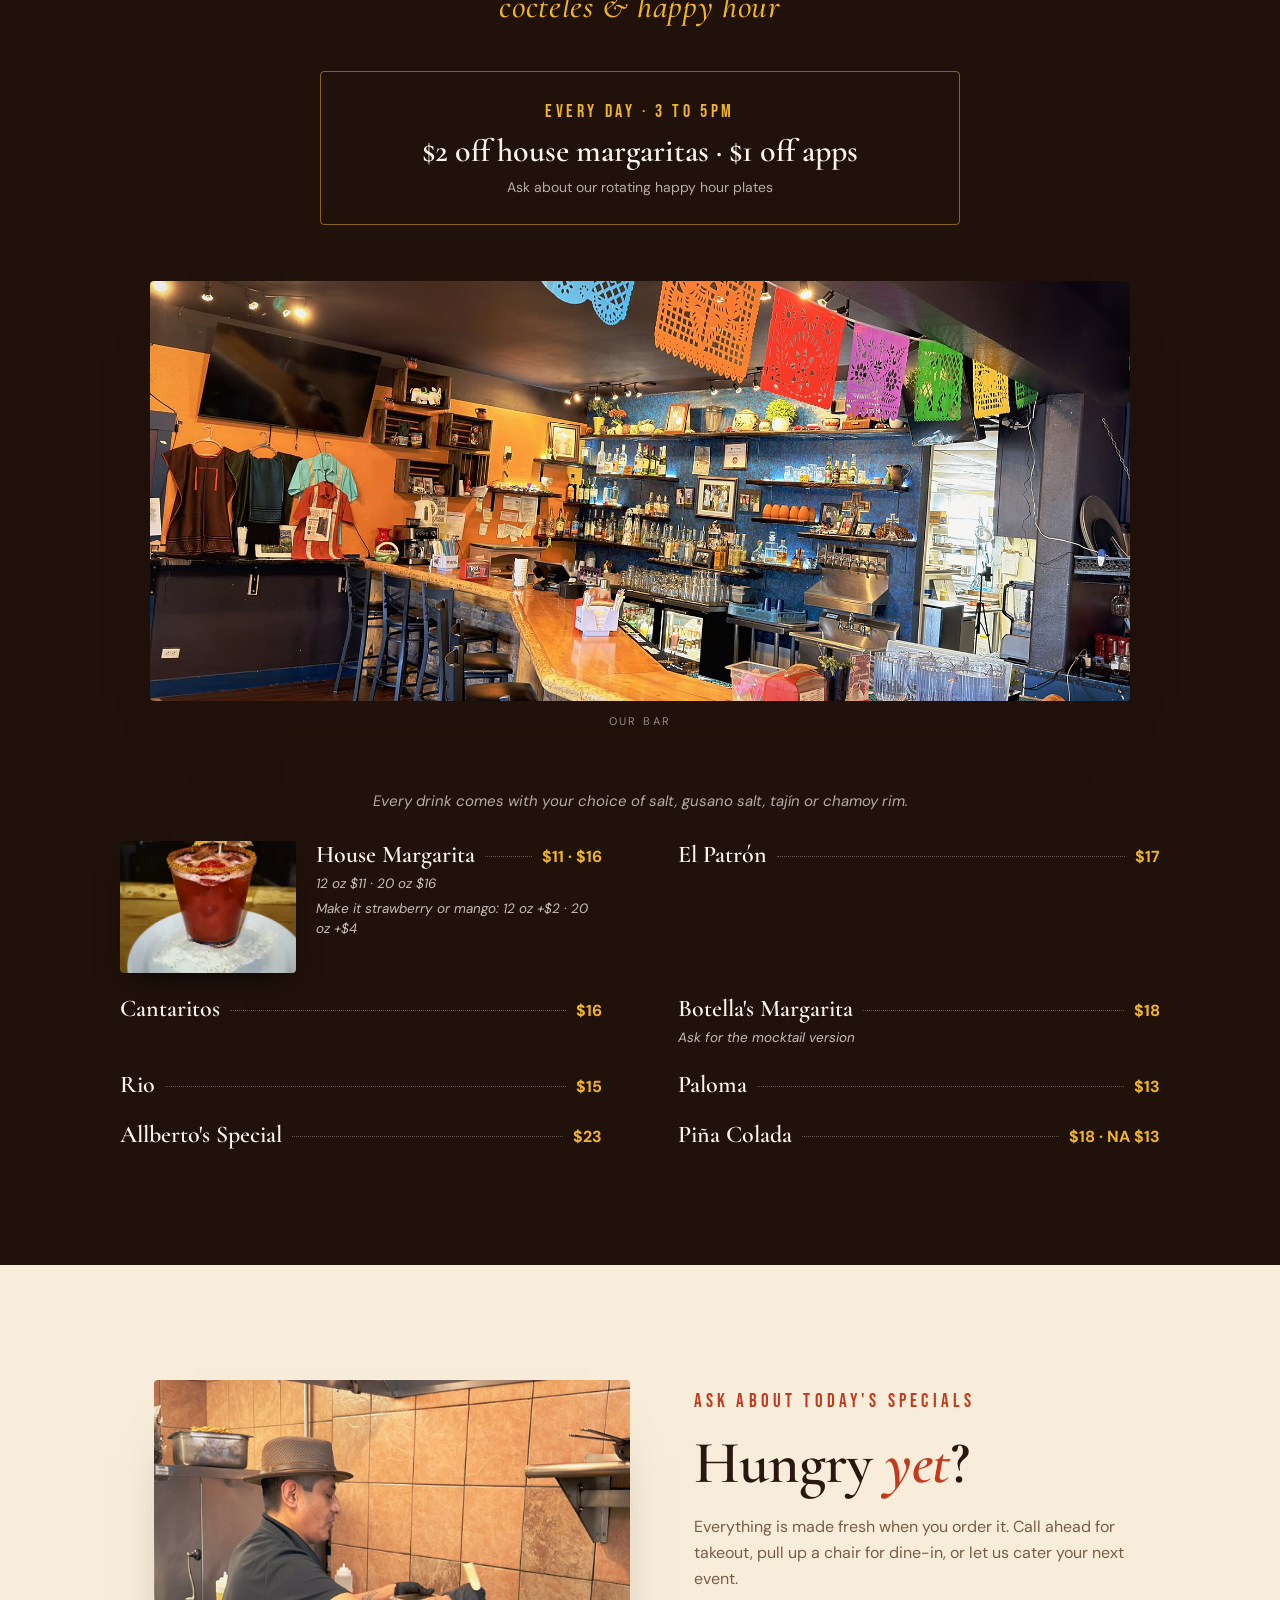
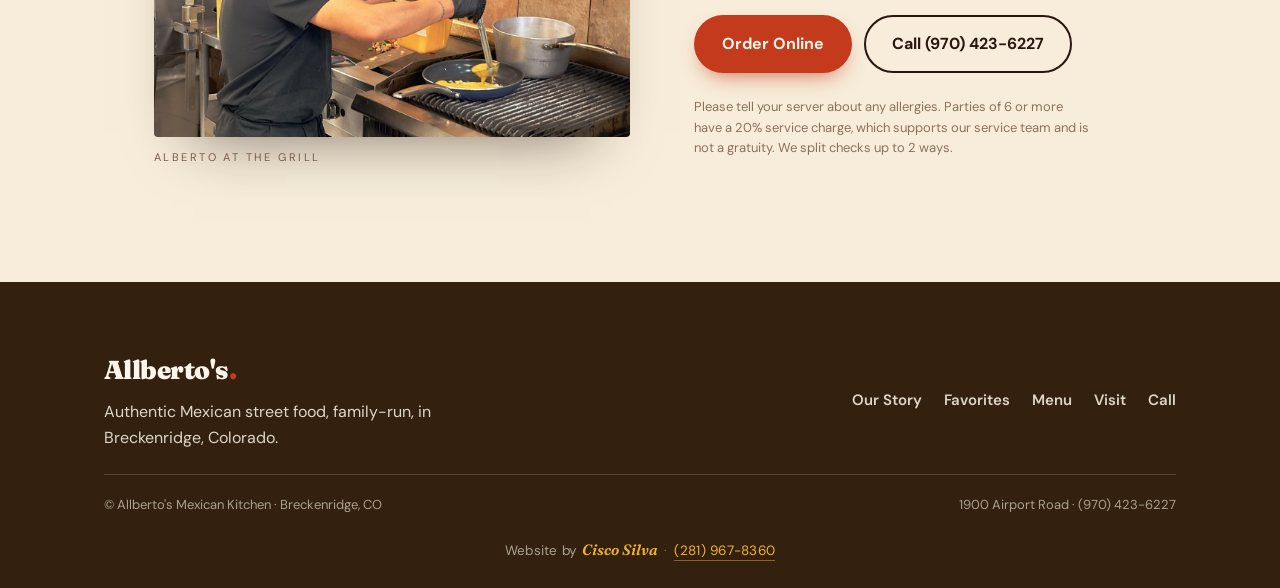
==== commit 64e59cc5: "Add Alberto's own dish photos: birria hero, menu photos, tlayuda, caldo - Homepage hero is now the b" ====
--- a/menu.html
+++ b/menu.html
@@ -14,10 +14,11 @@
 <link rel="icon" href="data:image/svg+xml,%3Csvg xmlns='http://www.w3.org/2000/svg' viewBox='0 0 100 100'%3E%3Crect width='100' height='100' rx='22' fill='%23C43A1C'/%3E%3Ctext x='50' y='74' font-size='68' font-family='Georgia,serif' font-weight='bold' text-anchor='middle' fill='%23F0B429'%3EA%3C/text%3E%3C/svg%3E" />
 <link rel="preconnect" href="https://fonts.googleapis.com" />
 <link rel="preconnect" href="https://fonts.gstatic.com" crossorigin />
-<link href="https://fonts.googleapis.com/css2?family=Cormorant+Garamond:ital,wght@0,500;0,600;1,500&family=Bebas+Neue&family=Fraunces:ital,opsz,wght@0,9..144,400;0,9..144,600;0,9..144,900;1,9..144,600;1,9..144,900&family=DM+Sans:wght@400;500;700&family=Great+Vibes&display=swap" rel="stylesheet" />
-<link rel="stylesheet" href="css/styles.css?v=20261123" />
-<link rel="stylesheet" href="css/menu.css?v=20261123" />
-<link rel="stylesheet" href="css/specials.css?v=20261123" />
+<link rel="stylesheet" href="https://fonts.googleapis.com/css2?family=Cormorant+Garamond:ital,wght@0,500;0,600;1,500&family=Bebas+Neue&family=Fraunces:ital,opsz,wght@0,9..144,400;0,9..144,600;0,9..144,900;1,9..144,600;1,9..144,900&family=DM+Sans:wght@400;500;700&family=Great+Vibes&display=swap" media="print" onload="this.media='all'" />
+<noscript><link rel="stylesheet" href="https://fonts.googleapis.com/css2?family=Cormorant+Garamond:ital,wght@0,500;0,600;1,500&family=Bebas+Neue&family=Fraunces:ital,opsz,wght@0,9..144,400;0,9..144,600;0,9..144,900;1,9..144,600;1,9..144,900&family=DM+Sans:wght@400;500;700&family=Great+Vibes&display=swap" /></noscript>
+<link rel="stylesheet" href="css/styles.css?v=20261123p" />
+<link rel="stylesheet" href="css/menu.css?v=20261123p" />
+<link rel="stylesheet" href="css/specials.css?v=20261123p" />
 </head>
 <body class="menu-page">
 
@@ -65,7 +66,7 @@
     <div class="sp-grid">
       <div class="sp-card"><span class="sp-day">Every Tuesday</span><h3>Taco Tuesday</h3><p>Street tacos the Oaxaca way, piled with onion, cilantro and fresh salsa.</p><span class="sp-deal">Ask about this week's taco deal</span></div>
       <div class="sp-card"><span class="sp-day">Every Sunday</span><h3>Football Sunday Wings</h3><p>Crispy whole wings in house-made buffalo honey-garlic sauce, by the basket.</p><span class="sp-deal">$10 wing baskets on game day</span></div>
-      <div class="sp-card"><span class="sp-day">Friday &amp; Saturday</span><h3>Menudo &amp; Caldo de Pollo</h3><p>Slow-simmered menudo and a hearty caldo de pollo, weekend comfort in a bowl.</p><span class="sp-deal">Weekends only, while it lasts</span></div>
+      <div class="sp-card sp-card-ph"><img class="sp-img" src="images/caldo-de-pollo.webp" alt="Caldo de pollo with corn, zucchini, green beans and tortillas" width="900" height="675" loading="lazy" decoding="async" /><span class="sp-day">Friday &amp; Saturday</span><h3>Menudo &amp; Caldo de Pollo</h3><p>Slow-simmered menudo and a hearty caldo de pollo, weekend comfort in a bowl.</p><span class="sp-deal">Weekends only, while it lasts</span></div>
     </div>
     <p class="bk-paused" style="margin-top:clamp(28px,4vw,44px)"><b>Breakfast returns when the snow flies.</b><span>We're taking a short breakfast break until the snow comes. See you soon for chilaquiles and omelettes.</span></p>
   </div>
@@ -126,14 +127,18 @@
         <a href="#antojitos">Antojitos</a><a href="#sopas">Ensaladas &amp; Sopas</a><a href="#platos">Platos Calientes</a><a href="#oaxaca">Oaxaca Classics</a><a href="#burritos">Burritos &amp; Tortas</a><a href="#tacos">Tacos</a><a href="#postres">Postres</a><a href="#ninos">Para los Niños</a>
       </nav>
     </div>
+    <figure class="mpart-photo reveal"><img src="images/parrillada-table.webp" alt="Parrillada for three on the table with grilled meats, shrimp, avocado and tortillas" width="1600" height="1067" loading="lazy" decoding="async" /><figcaption>Parrillada for three</figcaption></figure>
 
 <p class="mcat2-flag">Carnitas are back! Add slow-cooked pork carnitas to any taco, torta, quesadilla, nachos or burrito. Just ask.</p>
 <div class="mcat2" id="antojitos">
   <div class="mcat2-head"><h3>Antojitos</h3><span>appetizers</span></div>
 <div class="mgrid">
-<article class="mi">
+<article class="mi mi-ph">
+  <img class="mi-img" src="images/m-nachos.webp" alt="Nachos piled with queso, crema, pico and guacamole" width="400" height="300" loading="lazy" decoding="async" />
+  <div class="mi-body">
   <div class="mi-top"><h4>Nachos</h4><span class="mi-dots" aria-hidden="true"></span><span class="mi-price">$14.50</span></div>
   <p>Poblano queso, shredded jack, black beans, pickled jalapeño, roasted corn and pico de gallo, topped with guacamole and crema. Add diced chicken, pork pastor or veggie +$7 · steak asada or birria +$8.</p>
+  </div>
 </article>
 <article class="mi">
   <div class="mi-top"><h4>Allberto&#x27;s Wings (x7)</h4><span class="mi-dots" aria-hidden="true"></span><span class="mi-price">$20.50</span></div>
@@ -143,13 +148,19 @@
   <div class="mi-top"><h4>Chips &amp; Dips</h4><span class="mi-dots" aria-hidden="true"></span><span class="mi-price">$11.50</span></div>
   <p>Three homemade dips, poblano queso, guacamole, and your choice of red salsa (spicy) or tomatillo green salsa (mild).</p>
 </article>
-<article class="mi">
+<article class="mi mi-ph">
+  <img class="mi-img" src="images/m-chorizo-corn-dip.webp" alt="Chorizo corn queso dip ringed with tortilla chips" width="400" height="300" loading="lazy" decoding="async" />
+  <div class="mi-body">
   <div class="mi-top"><h4>Chorizo Corn Dip</h4><span class="mi-dots" aria-hidden="true"></span><span class="mi-price">$12.50</span></div>
   <p>Creamy poblano queso dip with chorizo and corn, served with chips or warm tortillas, topped with pico and cotija.</p>
-</article>
-<article class="mi">
+  </div>
+</article>
+<article class="mi mi-ph">
+  <img class="mi-img" src="images/m-taquitos.webp" alt="Crispy chicken taquitos topped with crema and lettuce" width="400" height="300" loading="lazy" decoding="async" />
+  <div class="mi-body">
   <div class="mi-top"><h4>Taquitos (x4)</h4><span class="mi-dots" aria-hidden="true"></span><span class="mi-price">$18.50</span></div>
   <p>Crispy rolled corn tortillas filled with shredded chicken and jack cheese, topped with guacamole, green sauce, crema, lettuce and pico.</p>
+  </div>
 </article>
 <article class="mi">
   <div class="mi-top"><h4>Tostadas (x3)</h4><span class="mi-dots" aria-hidden="true"></span><span class="mi-price">$22.50 · $26.50</span></div>
@@ -159,9 +170,12 @@
   <div class="mi-top"><h4>Quesadilla</h4><span class="mi-dots" aria-hidden="true"></span><span class="mi-price">$11.50</span></div>
   <p>Shredded jack folded in a 13&Prime; flour tortilla, with crema and pico on the side. Add diced chicken, pork pastor or veggie +$7 · steak asada or birria +$8.</p>
 </article>
-<article class="mi">
+<article class="mi mi-ph">
+  <img class="mi-img" src="images/m-asada-fries.webp" alt="Asada fries loaded with steak, pico and crema" width="400" height="300" loading="lazy" decoding="async" />
+  <div class="mi-body">
   <div class="mi-top"><h4>Asada Fries</h4><span class="mi-dots" aria-hidden="true"></span><span class="mi-price">$19.50</span></div>
   <p>Crispy fries, steak asada, pico, guac, poblano queso, crema &amp; jack.</p>
+  </div>
 </article>
 <article class="mi">
   <div class="mi-top"><h4>Elote</h4><span class="mi-dots" aria-hidden="true"></span><span class="mi-price">$7.50</span></div>
@@ -181,9 +195,12 @@
   <div class="mi-top"><h4>Side Salad</h4><span class="mi-dots" aria-hidden="true"></span><span class="mi-price">$8.50</span></div>
   <p>Mixed greens, peppers, tomatoes and radish. Choice of ranch, blue cheese or buffalo ranch.</p>
 </article>
-<article class="mi">
+<article class="mi mi-ph">
+  <img class="mi-img" src="images/m-mexican-caesar.webp" alt="Mexican Caesar salad topped with blackened shrimp" width="400" height="300" loading="lazy" decoding="async" />
+  <div class="mi-body">
   <div class="mi-top"><h4>Mexican Caesar</h4><span class="mi-dots" aria-hidden="true"></span><span class="mi-price">$15.50</span></div>
   <p>Romaine with creamy Caesar dressing, crispy tortilla chips, roasted corn and cotija.</p>
+  </div>
 </article>
 <article class="mi">
   <div class="mi-top"><h4>Southwest Salad</h4><span class="mi-dots" aria-hidden="true"></span><span class="mi-price">$21.50</span></div>
@@ -214,15 +231,21 @@
   <div class="mi-top"><h4>Carne Asada</h4><span class="mi-dots" aria-hidden="true"></span><span class="mi-price">$28.50</span></div>
   <p>Marinated grilled skirt steak with choice of refried or pinto beans, Spanish rice, grilled onion and tortillas.</p>
 </article>
-<article class="mi">
+<article class="mi mi-ph">
+  <img class="mi-img" src="images/m-parrillada-oaxaquena.webp" alt="Parrillada Oaxaqueña platter of grilled meats and avocado" width="400" height="300" loading="lazy" decoding="async" />
+  <div class="mi-body">
   <div class="mi-top"><h4>Parrillada Oaxaqueña</h4><span class="mi-dots" aria-hidden="true"></span><span class="mi-price">$26 · $79</span></div>
   <p>Carne asada, grilled chicken drumstick, pork cecina, queso fresco, grilled onion and nopal (cactus), with sides of guac, salsa, pinto beans, rice, pickled habanero mixed peppers and chiles curtidos.</p>
   <p class="mi-add">Single $26 · Feeds three $79</p>
-</article>
-<article class="mi">
+  </div>
+</article>
+<article class="mi mi-ph">
+  <img class="mi-img" src="images/m-parrillada-mar-y-tierra.webp" alt="Parrillada Mar y Tierra with steak, shrimp, rice and beans" width="400" height="300" loading="lazy" decoding="async" />
+  <div class="mi-body">
   <div class="mi-top"><h4>Parrillada Mar y Tierra</h4><span class="mi-dots" aria-hidden="true"></span><span class="mi-price">$31.50 · $89</span></div>
   <p>Surf &amp; turf: sautéed shrimp and octopus, carne asada, grilled chicken drumstick and pork cecina with queso fresco, grilled onion, nopal, pickled habanero mixed peppers, plus sides of guac, salsa, rice and beans.</p>
   <p class="mi-add">Single $31.50 · Feeds three $89</p>
+  </div>
 </article>
 <article class="mi">
   <div class="mi-top"><h4>Alambre Mar y Tierra</h4><span class="mi-dots" aria-hidden="true"></span><span class="mi-price">$30.50</span></div>
@@ -232,32 +255,44 @@
   <div class="mi-top"><h4>Ranchero Steak</h4><span class="mi-dots" aria-hidden="true"></span><span class="mi-price">$26.50</span></div>
   <p>Skirt steak with peppers, onions and tomatoes, served with Spanish rice and choice of pinto or refried beans, finished with ranchero sauce.</p>
 </article>
-<article class="mi">
+<article class="mi mi-ph">
+  <img class="mi-img" src="images/m-birria-bowl.webp" alt="Birria bowl with rice, guacamole and shredded beef" width="400" height="300" loading="lazy" decoding="async" />
+  <div class="mi-body">
   <div class="mi-top"><h4>Birria Bowl</h4><span class="mi-dots" aria-hidden="true"></span><span class="mi-price">$23.50</span></div>
   <p>Slow-cooked shredded beef (or substitute grilled mixed veggies) with Spanish rice, jack cheese, pinto beans, guac, cilantro, diced onion and lime.</p>
+  </div>
 </article>
 <article class="mi">
   <div class="mi-top"><h4>Enchiladas (x3)</h4><span class="mi-dots" aria-hidden="true"></span><span class="mi-price">$22.50</span></div>
   <p>Corn tortillas rolled with shredded pollo and jack cheese, smothered in red enchilada sauce or queso poblano. Served with Spanish rice and choice of refried or pinto beans.</p>
   <p class="mi-add">Make it mole sauce +$2</p>
 </article>
-<article class="mi">
+<article class="mi mi-ph">
+  <img class="mi-img" src="images/m-arroz-con-pollo.webp" alt="Arroz con pollo with peppers, rice and refried beans" width="400" height="300" loading="lazy" decoding="async" />
+  <div class="mi-body">
   <div class="mi-top"><h4>Arroz con Pollo <span class="mi-new">New</span></h4><span class="mi-dots" aria-hidden="true"></span><span class="mi-price">$22</span></div>
   <p>Juicy chicken breast sautéed with mixed peppers and onions, served over Mexican rice with a side of creamy refried beans. Simple, hearty, and just like home.</p>
-</article>
-<article class="mi">
+  </div>
+</article>
+<article class="mi mi-ph">
+  <img class="mi-img" src="images/m-carnitas-plate.webp" alt="Carnitas plate with rice, beans and warm tortillas" width="400" height="300" loading="lazy" decoding="async" />
+  <div class="mi-body">
   <div class="mi-top"><h4>Carnitas Plate <span class="mi-new">Back</span></h4><span class="mi-dots" aria-hidden="true"></span><span class="mi-price">Ask us</span></div>
   <p>Pork slow-cooked until it falls apart, then crisped at the edges. Tender, juicy and golden, served with warm tortillas so you can build your own tacos.</p>
+  </div>
 </article>
 </div>
 </div>
 <div class="mcat2" id="oaxaca">
   <div class="mcat2-head"><h3>Oaxaca Classics</h3><span>the heart of our kitchen</span></div>
 <div class="mgrid">
-<article class="mi">
+<article class="mi mi-ph">
+  <img class="mi-img" src="images/m-tlayuda.webp" alt="Tlayuda with black beans, quesillo and avocado sauce" width="400" height="300" loading="lazy" decoding="async" />
+  <div class="mi-body">
   <div class="mi-top"><h4>Tlayuda</h4><span class="mi-dots" aria-hidden="true"></span><span class="mi-price">$27.50 · $28.50</span></div>
   <p>A crispy folded tlayuda tortilla spread with creamy black beans, lechuga, rich asiento, melted quesillo and avocado sauce, with pickled habanero mixed peppers. Choice of Oaxacan picante, red or tomatillo salsa.</p>
   <p class="mi-add">Cecina $27.50 · Steak asada $28.50</p>
+  </div>
 </article>
 <article class="mi">
   <div class="mi-top"><h4>Huarache</h4><span class="mi-dots" aria-hidden="true"></span><span class="mi-price">$22.50</span></div>
@@ -276,9 +311,12 @@
 <article class="mi">
   <div class="mi-top"><h4>Burrito · Chicken, Veggie or Pastor</h4><span class="mi-dots" aria-hidden="true"></span><span class="mi-price">$18.50</span></div>
 </article>
-<article class="mi">
+<article class="mi mi-ph">
+  <img class="mi-img" src="images/m-burrito-ranchero.webp" alt="Burrito smothered in ranchero sauce with guacamole and crema" width="400" height="300" loading="lazy" decoding="async" />
+  <div class="mi-body">
   <div class="mi-top"><h4>Burrito · Steak Asada or Birria</h4><span class="mi-dots" aria-hidden="true"></span><span class="mi-price">$19.50</span></div>
   <p class="mi-add">Smother it: enchilada or ranchero sauce with crema and avocado sauce +$4.50 · queso poblano +$6</p>
+  </div>
 </article>
 <article class="mi">
   <div class="mi-top"><h4>Torta</h4><span class="mi-dots" aria-hidden="true"></span><span class="mi-price">$18.50 · $20.50</span></div>
@@ -380,10 +418,13 @@
 
     <p class="mcat2-note">Every drink comes with your choice of salt, gusano salt, tajín or chamoy rim.</p>
     <div class="mgrid">
-<article class="mi">
+<article class="mi mi-ph">
+  <img class="mi-img" src="images/m-strawberry-margarita.webp" alt="Strawberry margarita with a chile-salt rim" width="400" height="300" loading="lazy" decoding="async" />
+  <div class="mi-body">
   <div class="mi-top"><h4>House Margarita</h4><span class="mi-dots" aria-hidden="true"></span><span class="mi-price">$11 · $16</span></div>
   <p class="mi-add">12 oz $11 · 20 oz $16</p>
   <p class="mi-add">Make it strawberry or mango: 12 oz +$2 · 20 oz +$4</p>
+  </div>
 </article>
 <article class="mi">
   <div class="mi-top"><h4>El Patrón</h4><span class="mi-dots" aria-hidden="true"></span><span class="mi-price">$17</span></div>
@@ -452,8 +493,8 @@
   </div>
 </footer>
 
-<script src="js/until.js?v=20261123"></script>
-<script src="js/main.js?v=20261123"></script>
+<script src="js/until.js?v=20261123p"></script>
+<script src="js/main.js?v=20261123p"></script>
 <script>
 // highlight the sticky tab for the section on screen
 (function(){var tabs=[].slice.call(document.querySelectorAll('.mtab'));
--- a/css/styles.css
+++ b/css/styles.css
@@ -223,7 +223,7 @@
    Hero photo lives at images/hero.jpg (desktop) and
    images/hero-mobile.jpg (phones, tall crop).
    ========================================================== */
-:root{--serif-lux:'Cormorant Garamond','Fraunces',Georgia,serif;--hero-pos:center 62%}
+:root{--serif-lux:'Cormorant Garamond','Fraunces',Georgia,serif;--hero-pos:center 50%}
 .site-header{background:rgba(20,10,6,.55);border-bottom:1px solid rgba(252,246,234,.12);backdrop-filter:blur(12px);-webkit-backdrop-filter:blur(12px)}
 .site-header a.brand{color:var(--cream);font-family:var(--serif-lux);font-weight:600;font-size:28px;letter-spacing:.01em}
 .site-header .nav-links a{color:var(--cream);font-size:13px;letter-spacing:.16em;text-transform:uppercase;font-weight:500}
@@ -231,9 +231,9 @@
 .site-header .nav-cta{box-shadow:none;font-size:14px}
 
 .hero{position:relative;min-height:100vh;min-height:100svh;margin-top:-72px;display:flex;align-items:center;justify-content:center;text-align:center;color:var(--cream);overflow:hidden;background:var(--mole)}
-.hero-bg{position:absolute;inset:0;background:url('../images/hero.jpg') var(--hero-pos)/cover no-repeat;transform:scale(1.04);animation:heroZoom 18s ease-out forwards}
+.hero-bg{position:absolute;inset:0;background:url('../images/hero-birria.webp') var(--hero-pos)/cover no-repeat;transform:scale(1.04);animation:heroZoom 18s ease-out forwards}
 @keyframes heroZoom{to{transform:scale(1)}}
-@media (max-width:699px){.hero-bg{background-image:url('../images/hero-mobile.jpg');background-position:center 70%}}
+@media (max-width:699px){.hero-bg{background-image:url('../images/hero-birria-mobile.webp');background-position:center 50%}}
 .hero-shade{position:absolute;inset:0;background:
   linear-gradient(180deg,rgba(15,8,4,.5) 0%,rgba(15,8,4,.22) 35%,rgba(15,8,4,.34) 70%,rgba(15,8,4,.9) 100%),
   radial-gradient(ellipse at center,rgba(15,8,4,.22) 0%,rgba(15,8,4,.42) 100%)}
--- a/css/menu.css
+++ b/css/menu.css
@@ -86,3 +86,12 @@
 .mclose-text p{color:var(--ink-soft);max-width:44ch}
 .mclose-actions{display:flex;flex-wrap:wrap;gap:12px;margin:24px 0}
 .mfine{font-size:13px;opacity:.85}
+
+/* real dish photos beside menu items (Alberto's own photos, Nov 23 2026).
+   Every photo is the same 4:3 crop, 400x300 WebP, width/height set so nothing jumps. */
+.mi.mi-ph{display:grid;grid-template-columns:var(--mi-th,112px) minmax(0,1fr);gap:14px;align-items:start}
+.mi-img{display:block;width:100%;height:auto;aspect-ratio:4/3;object-fit:cover;border-radius:4px;box-shadow:0 14px 26px -16px rgba(32,17,10,.55);background:rgba(42,24,16,.08)}
+@media(min-width:600px){.mi.mi-ph{--mi-th:168px;gap:20px}}
+@media(min-width:860px){.mi.mi-ph{--mi-th:150px}}
+@media(min-width:1040px){.mi.mi-ph{--mi-th:176px}}
+.mpart-dark .mi-img{box-shadow:0 14px 26px -12px rgba(0,0,0,.7)}
--- a/css/specials.css
+++ b/css/specials.css
@@ -64,3 +64,7 @@
 .mi-new{display:inline-block;vertical-align:middle;font-family:'DM Sans',sans-serif;font-size:10px;font-weight:700;letter-spacing:.14em;text-transform:uppercase;background:var(--chile);color:var(--cream);padding:3px 7px;border-radius:999px;margin-left:6px;transform:translateY(-2px)}
 .mcat2-flag{max-width:1040px;margin:0 auto clamp(18px,3vw,28px);background:var(--gold);color:var(--mole);border-radius:4px;padding:12px 16px;font-weight:600;font-size:15px}
 .mhero2-hours .park{align-self:center}
+
+/* special card with a real photo on top, flush to the card edges */
+.sp-card .sp-img{display:block;width:calc(100% + 48px);max-width:none;height:auto;aspect-ratio:16/9;object-fit:cover;margin:-26px -24px 18px;border-radius:4px 4px 0 0}
+@media(min-width:760px){.sp-card .sp-img{aspect-ratio:2/1}}
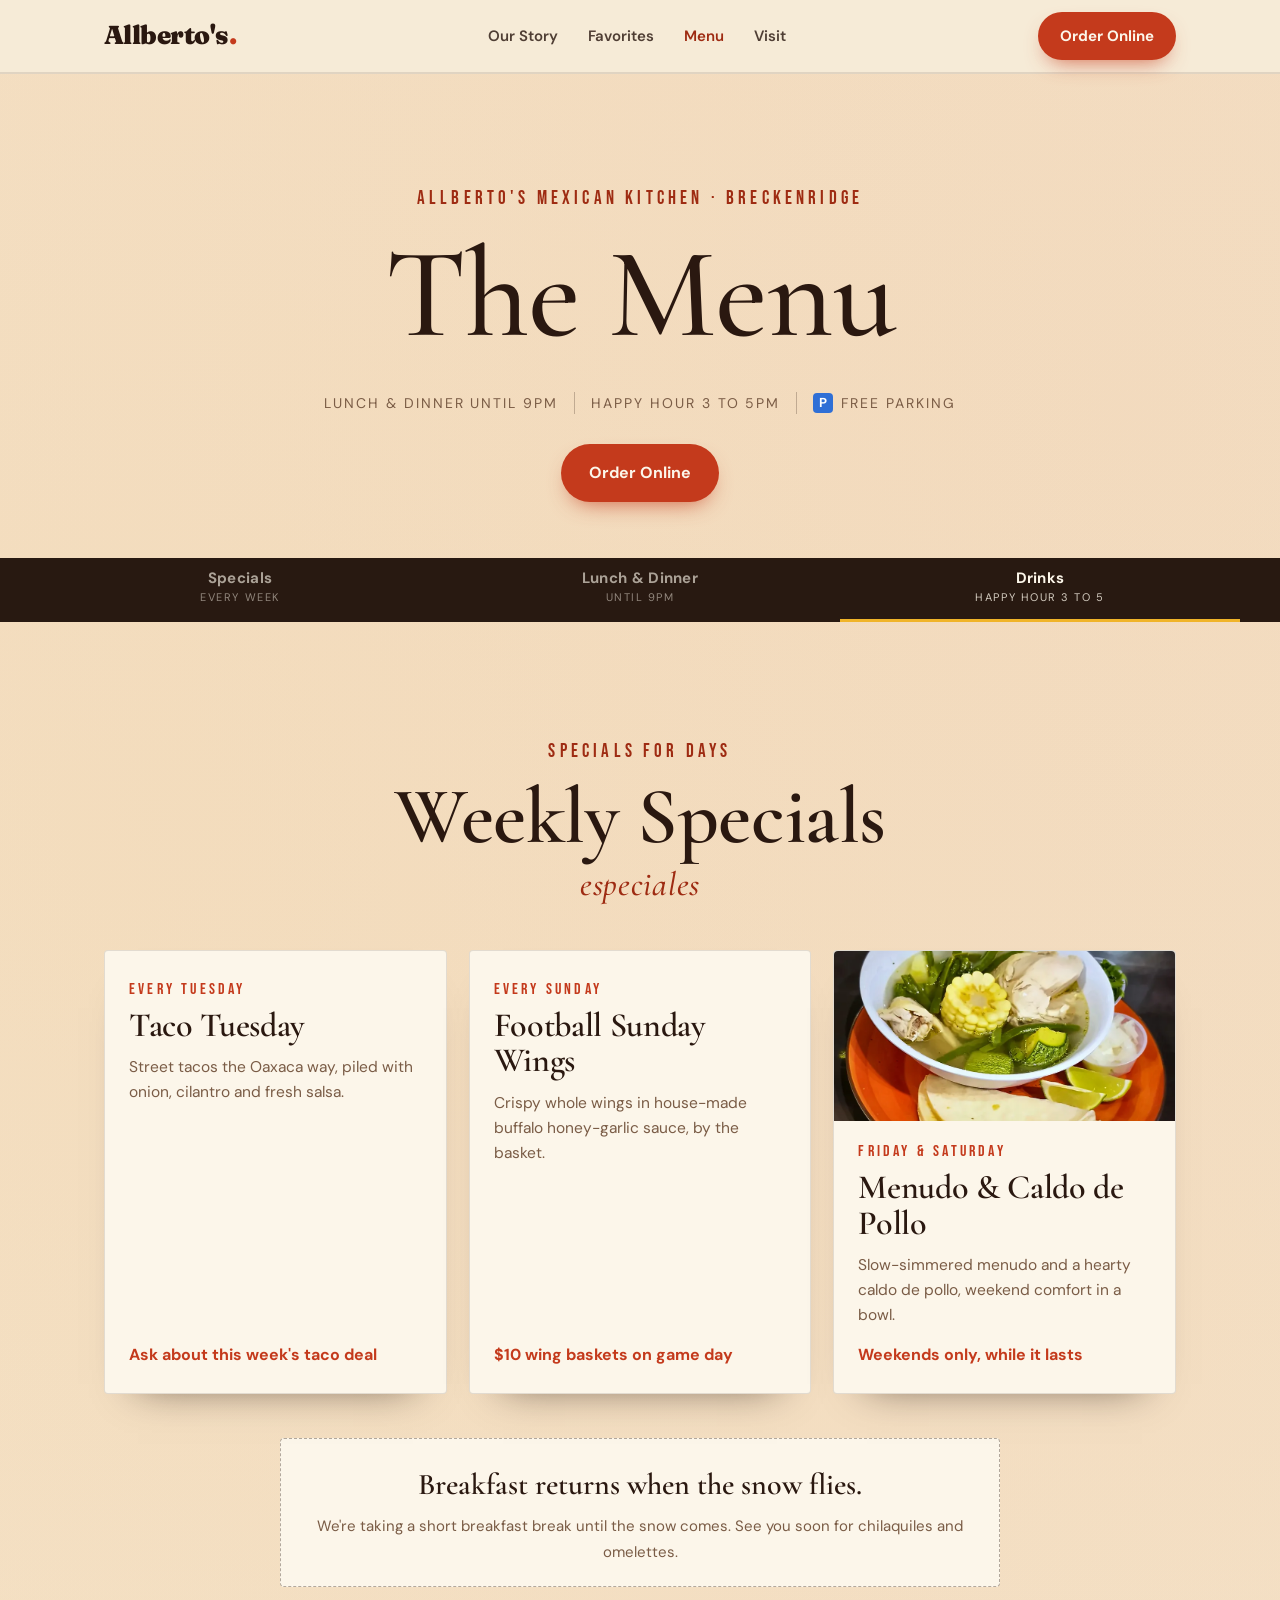
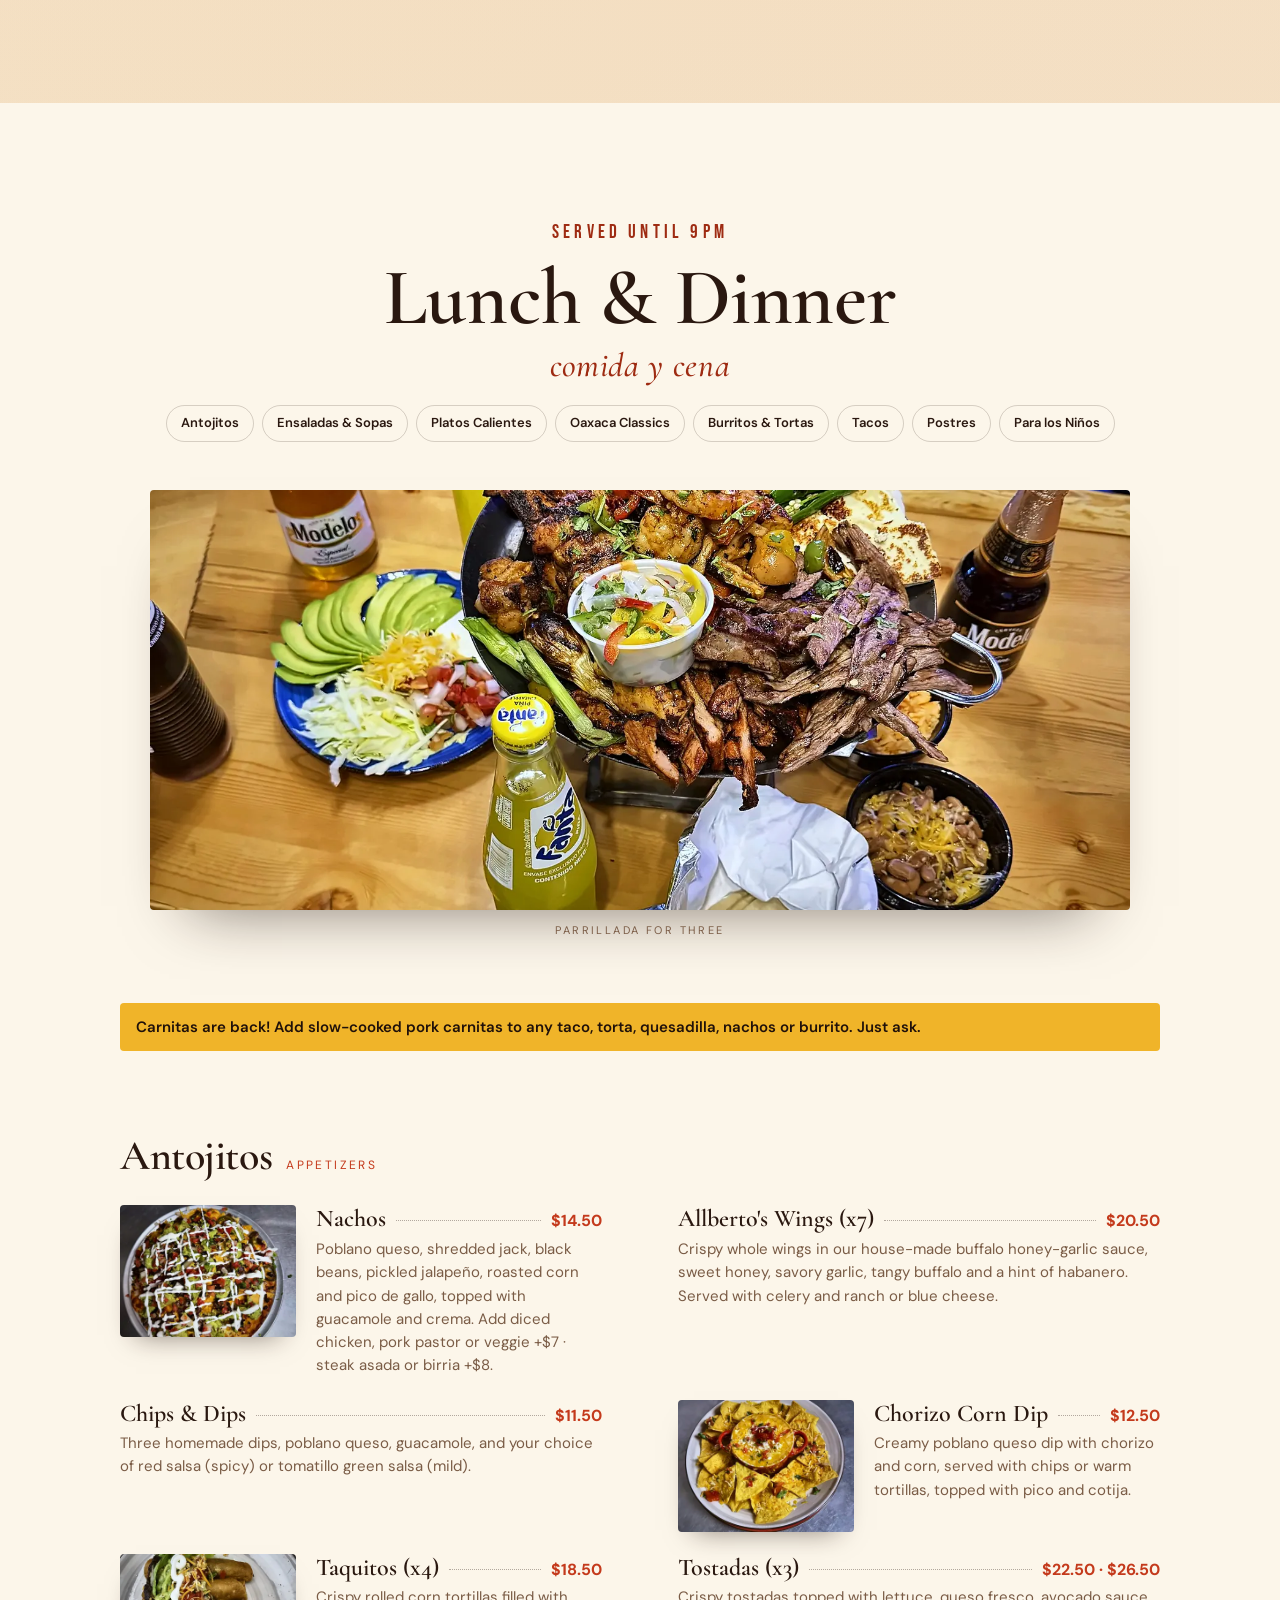
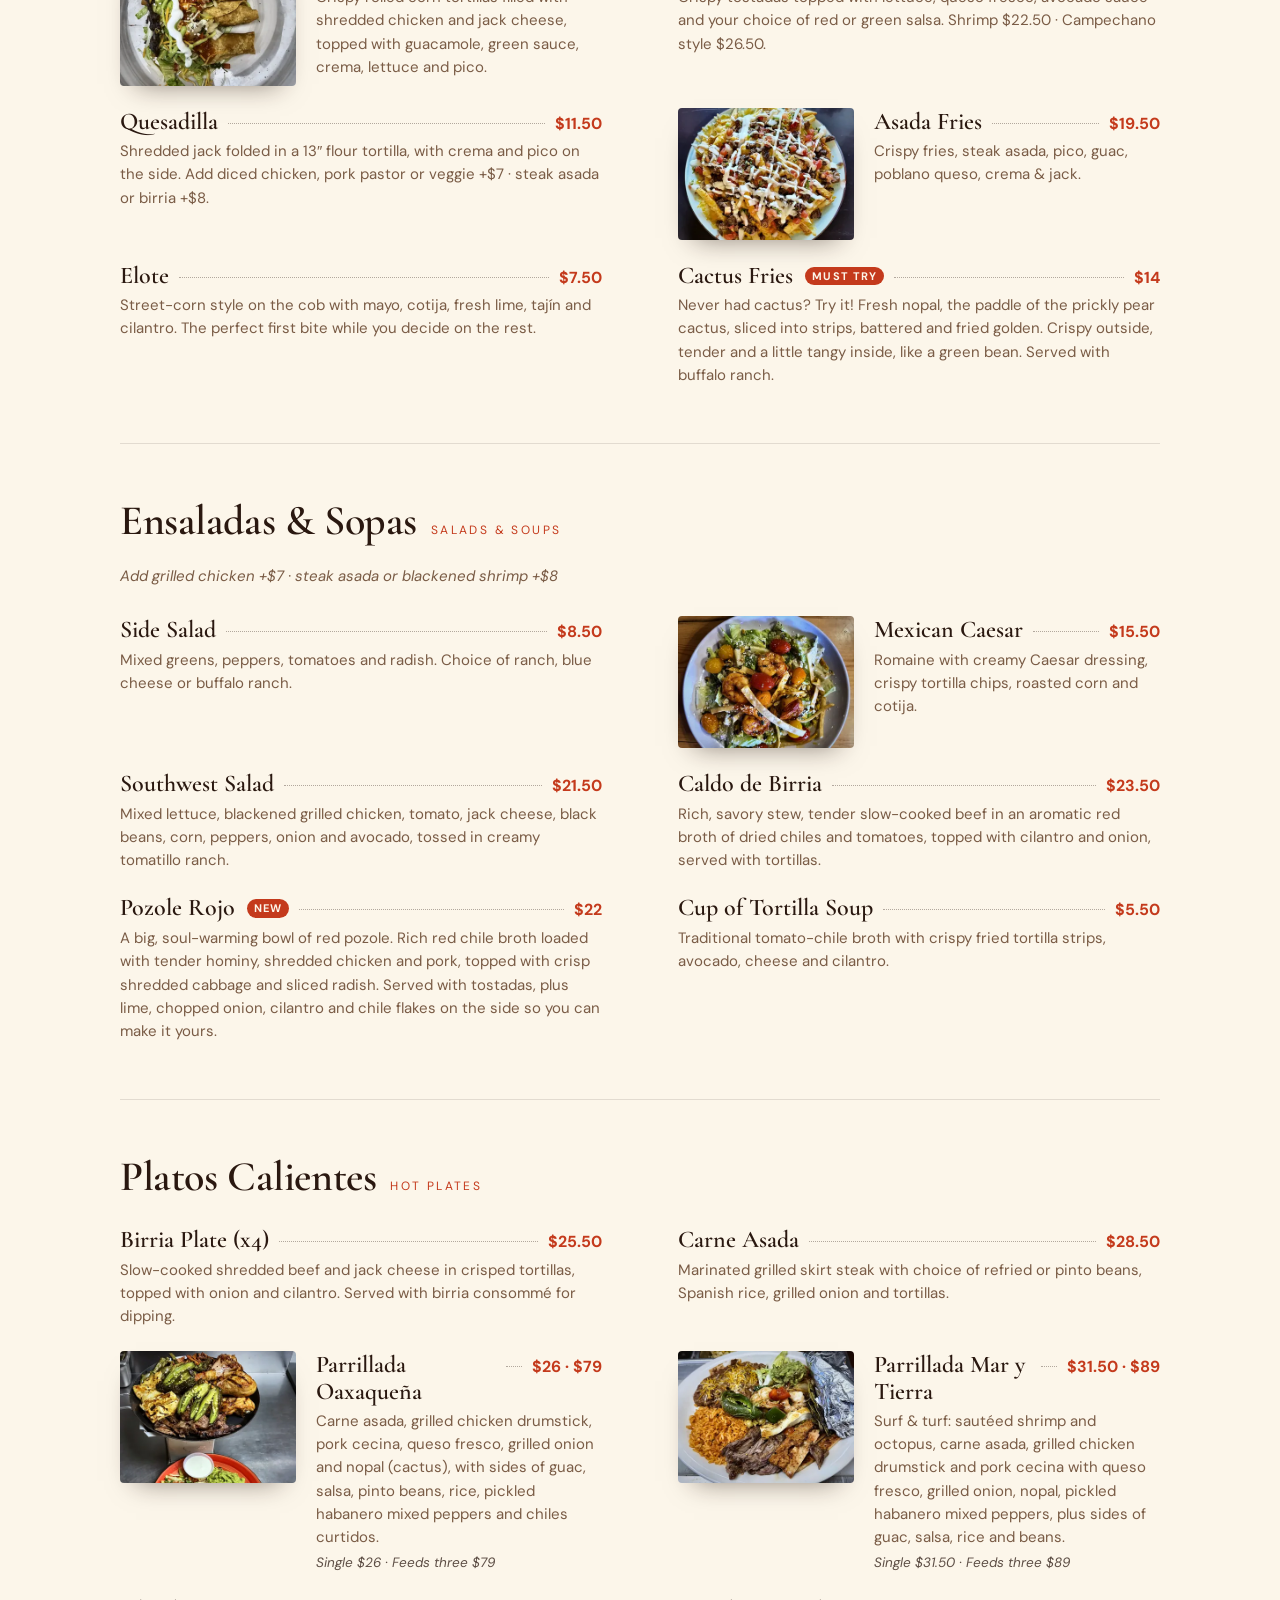
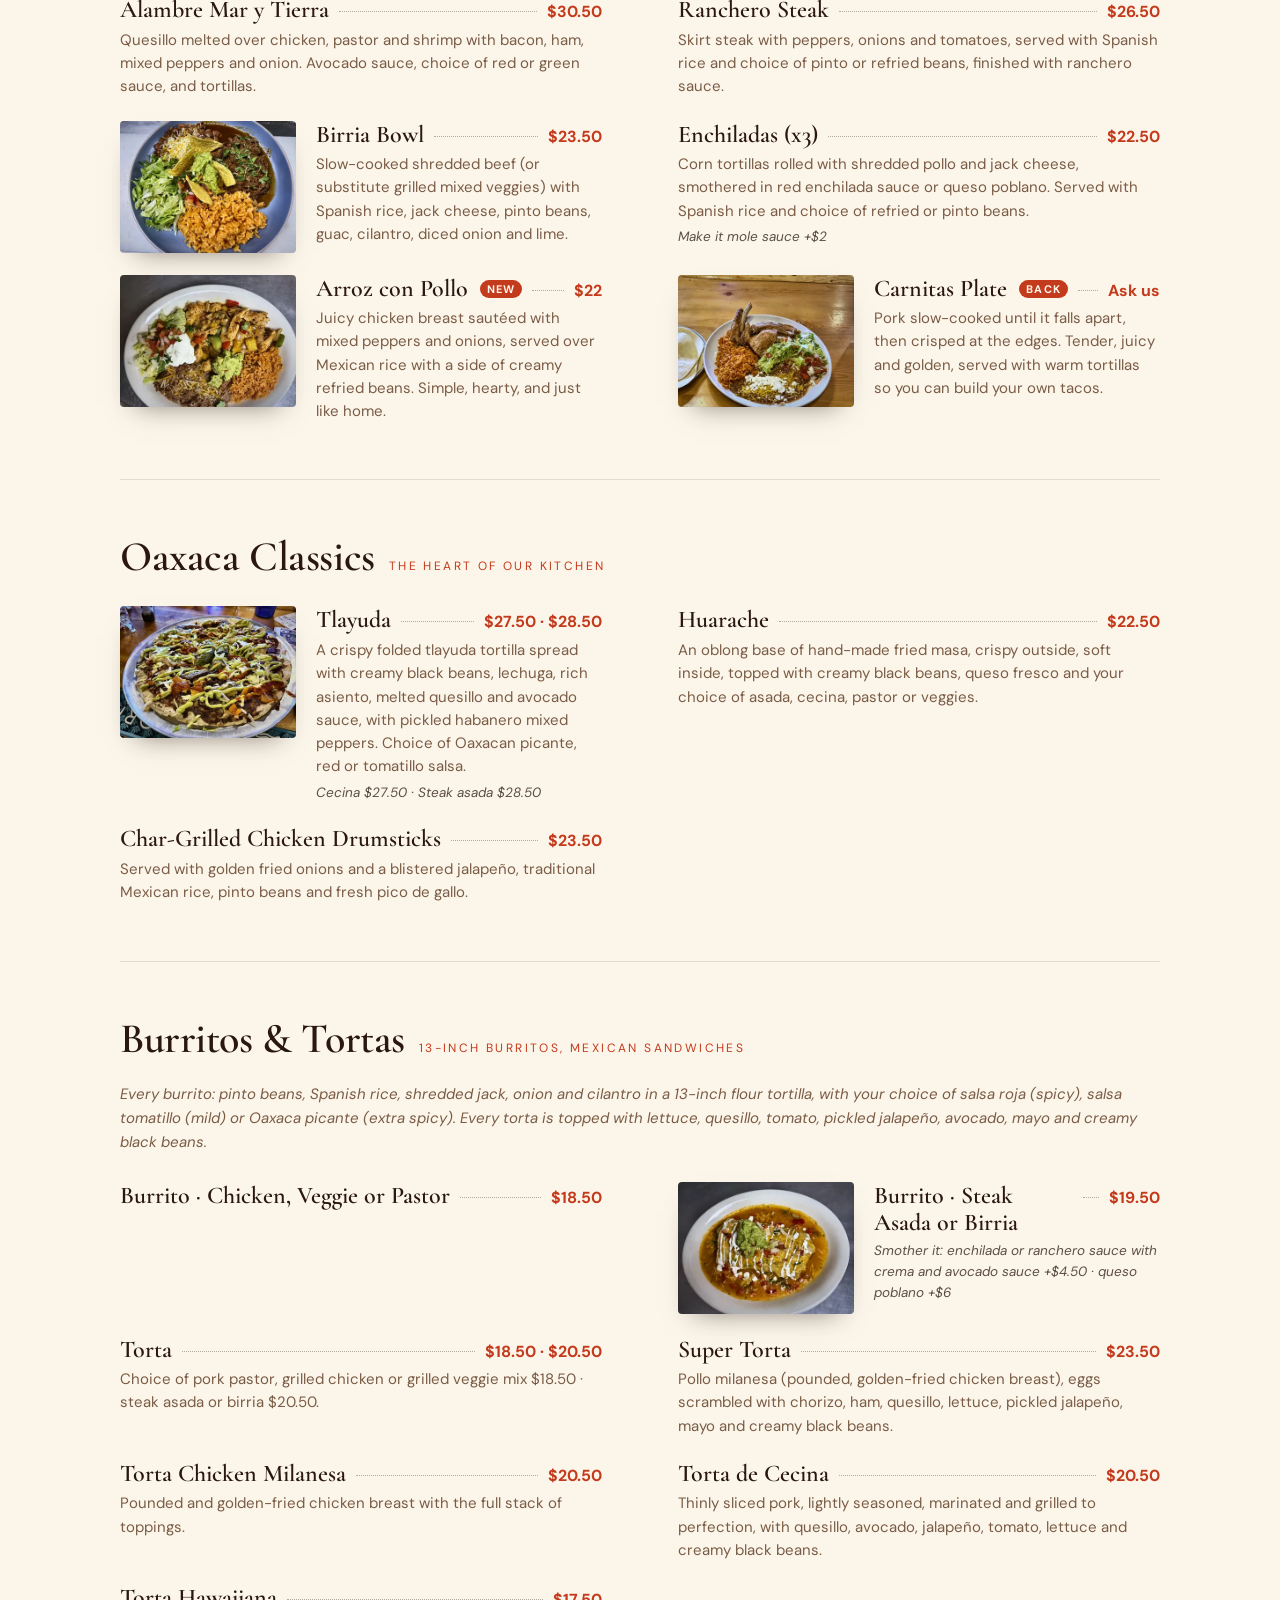
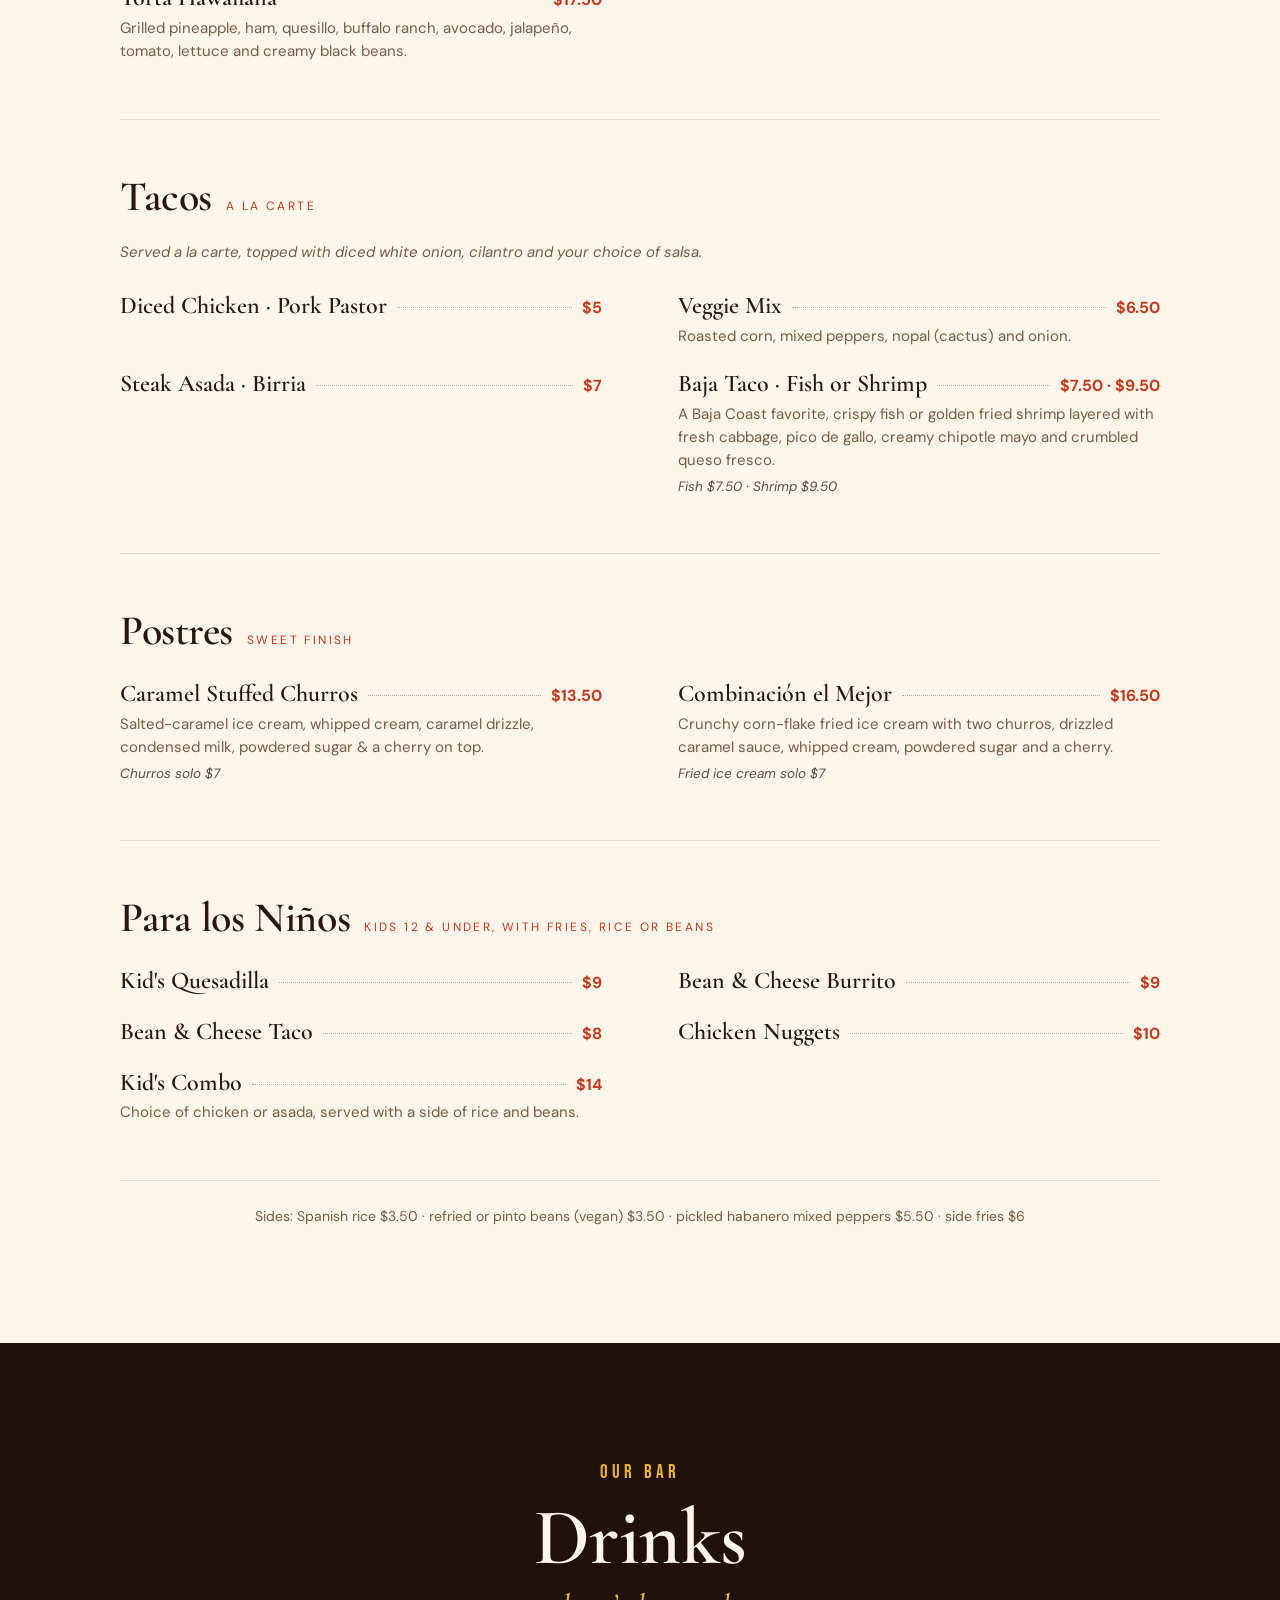
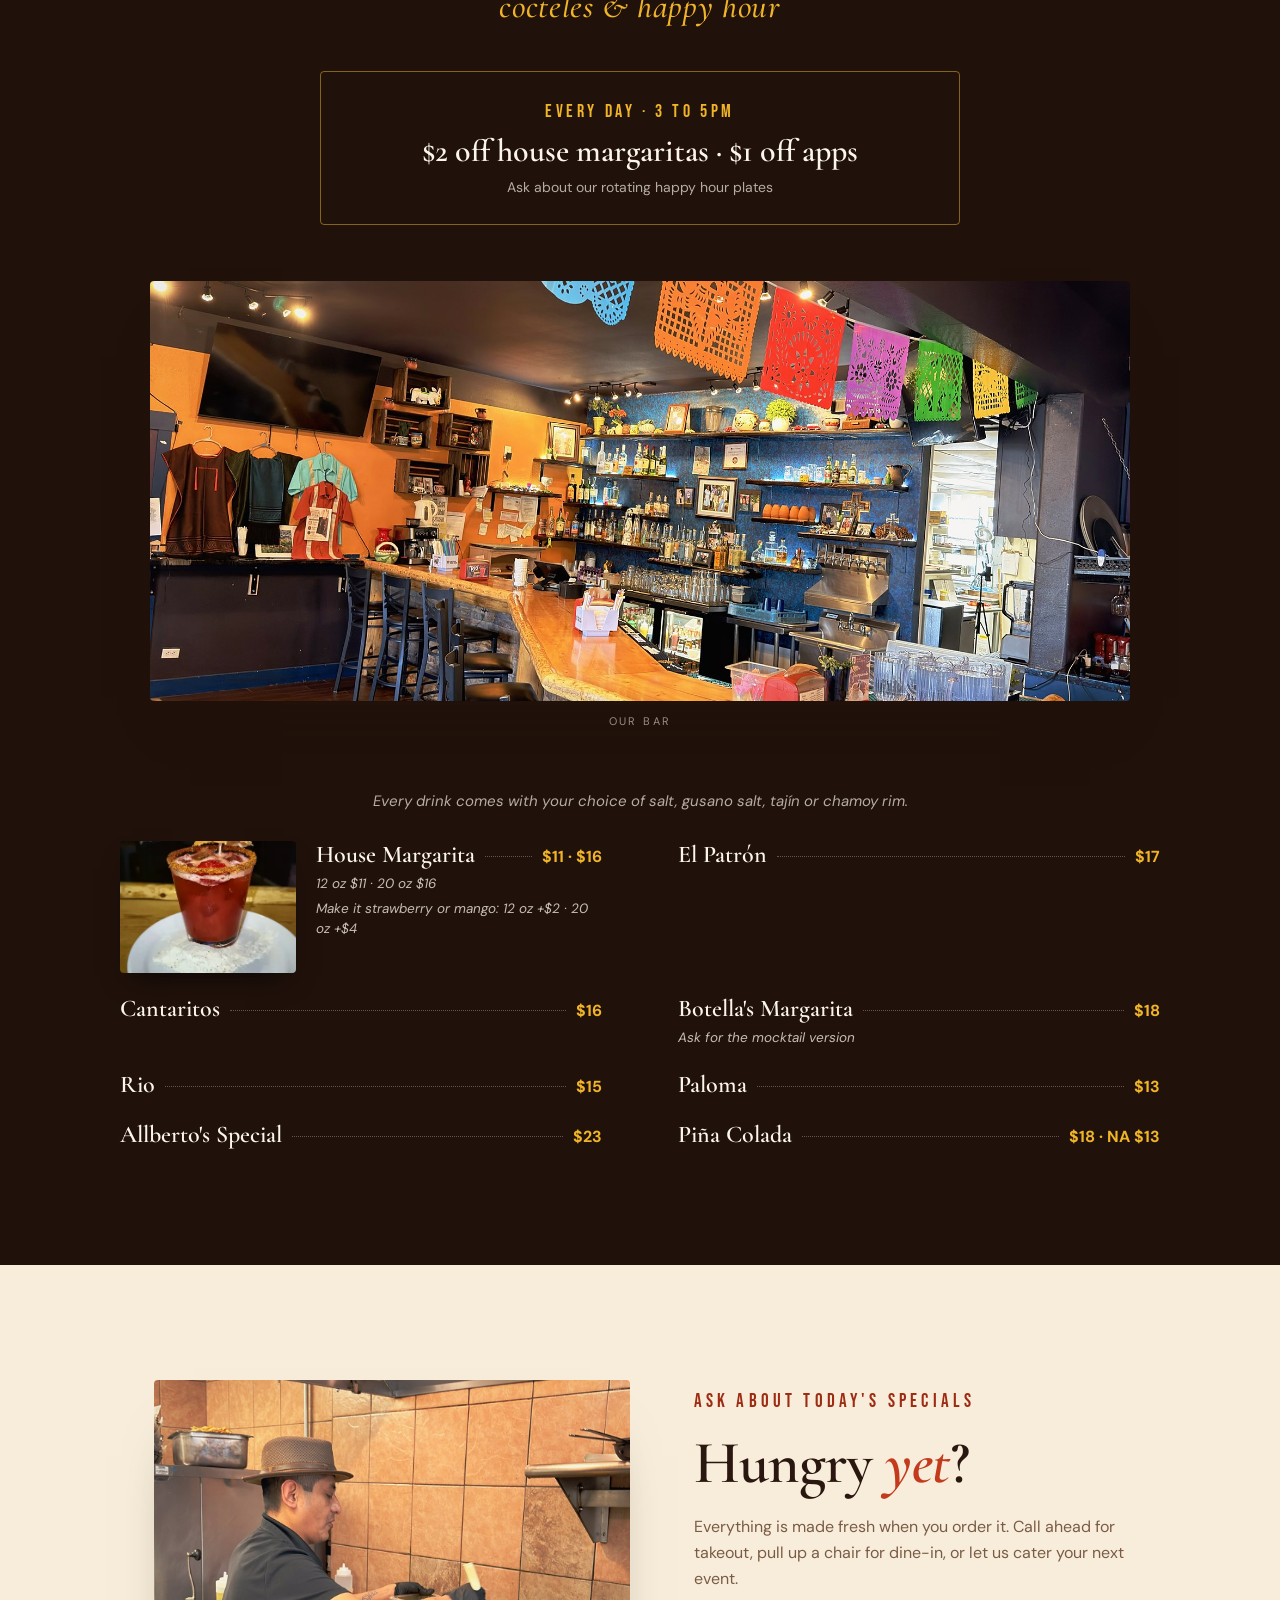
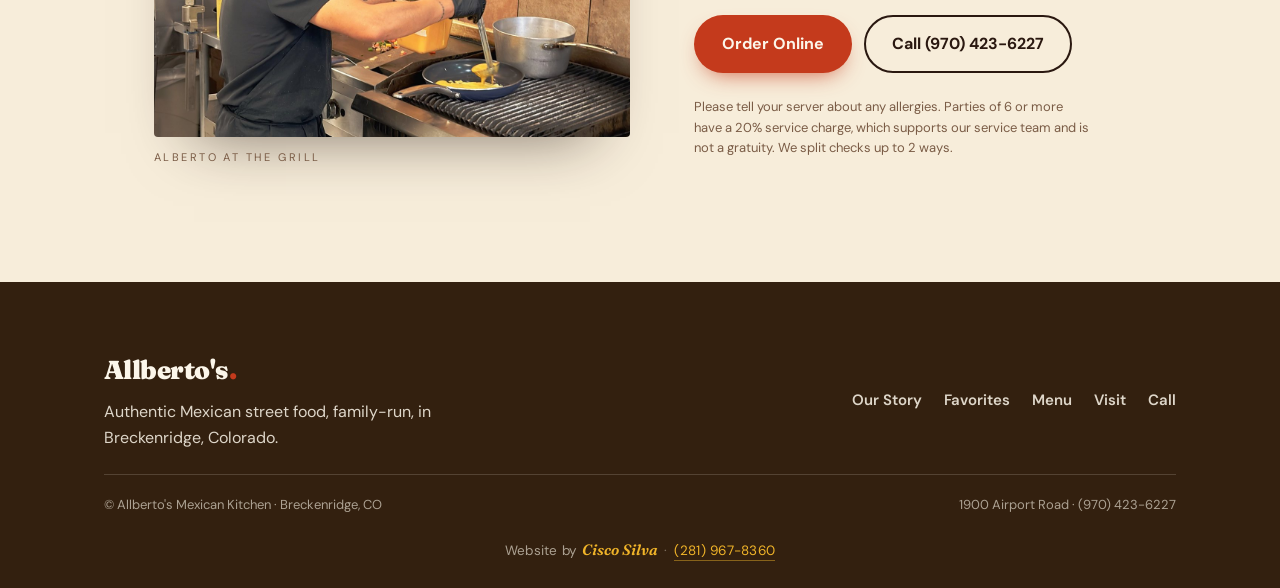
==== commit 5ff90347: "Polish pass: readable text contrast and small labels Darker red for small headings on cream, cream t" ====
--- a/menu.html
+++ b/menu.html
@@ -16,11 +16,13 @@
 <link rel="preconnect" href="https://fonts.gstatic.com" crossorigin />
 <link rel="stylesheet" href="https://fonts.googleapis.com/css2?family=Cormorant+Garamond:ital,wght@0,500;0,600;1,500&family=Bebas+Neue&family=Fraunces:ital,opsz,wght@0,9..144,400;0,9..144,600;0,9..144,900;1,9..144,600;1,9..144,900&family=DM+Sans:wght@400;500;700&family=Great+Vibes&display=swap" media="print" onload="this.media='all'" />
 <noscript><link rel="stylesheet" href="https://fonts.googleapis.com/css2?family=Cormorant+Garamond:ital,wght@0,500;0,600;1,500&family=Bebas+Neue&family=Fraunces:ital,opsz,wght@0,9..144,400;0,9..144,600;0,9..144,900;1,9..144,600;1,9..144,900&family=DM+Sans:wght@400;500;700&family=Great+Vibes&display=swap" /></noscript>
-<link rel="stylesheet" href="css/styles.css?v=20261123p" />
-<link rel="stylesheet" href="css/menu.css?v=20261123p" />
-<link rel="stylesheet" href="css/specials.css?v=20261123p" />
+<link rel="stylesheet" href="css/styles.css?v=20261124a" />
+<link rel="stylesheet" href="css/menu.css?v=20261124a" />
+<link rel="stylesheet" href="css/specials.css?v=20261124a" />
 </head>
 <body class="menu-page">
+<div id="closed-notice" style="display:none;background:#b3261e;color:#fff;text-align:center;padding:14px 16px;font:700 17px/1.4 'DM Sans',Arial,sans-serif;position:relative;z-index:1000">Closed tonight (Tue, Nov 24). Reopening tomorrow. Sorry for the trouble!</div>
+<script>(function(){try{var d=new Intl.DateTimeFormat('en-CA',{timeZone:'America/Denver'}).format(new Date());if(d==='2026-11-24'){document.getElementById('closed-notice').style.display='block';}}catch(e){}})();</script>
 
 <header>
   <div class="wrap nav">
@@ -417,6 +419,7 @@
     <figure class="mpart-photo reveal"><img src="images/bar.jpg" alt="The bar at Allberto&#x27;s with papel picado and string lights" width="1800" height="1097" loading="lazy" /><figcaption>Our bar</figcaption></figure>
 
     <p class="mcat2-note">Every drink comes with your choice of salt, gusano salt, tajín or chamoy rim.</p>
+    <h3 class="sr-only">Drink list</h3>
     <div class="mgrid">
 <article class="mi mi-ph">
   <img class="mi-img" src="images/m-strawberry-margarita.webp" alt="Strawberry margarita with a chile-salt rim" width="400" height="300" loading="lazy" decoding="async" />
@@ -493,8 +496,8 @@
   </div>
 </footer>
 
-<script src="js/until.js?v=20261123p"></script>
-<script src="js/main.js?v=20261123p"></script>
+<script src="js/until.js?v=20261124a"></script>
+<script src="js/main.js?v=20261124a"></script>
 <script>
 // highlight the sticky tab for the section on screen
 (function(){var tabs=[].slice.call(document.querySelectorAll('.mtab'));
--- a/css/styles.css
+++ b/css/styles.css
@@ -223,7 +223,7 @@
    Hero photo lives at images/hero.jpg (desktop) and
    images/hero-mobile.jpg (phones, tall crop).
    ========================================================== */
-:root{--serif-lux:'Cormorant Garamond','Fraunces',Georgia,serif;--hero-pos:center 50%}
+:root{--serif-lux:'Cormorant Garamond','Fraunces',Georgia,serif;--hero-pos:center 62%}
 .site-header{background:rgba(20,10,6,.55);border-bottom:1px solid rgba(252,246,234,.12);backdrop-filter:blur(12px);-webkit-backdrop-filter:blur(12px)}
 .site-header a.brand{color:var(--cream);font-family:var(--serif-lux);font-weight:600;font-size:28px;letter-spacing:.01em}
 .site-header .nav-links a{color:var(--cream);font-size:13px;letter-spacing:.16em;text-transform:uppercase;font-weight:500}
@@ -231,9 +231,9 @@
 .site-header .nav-cta{box-shadow:none;font-size:14px}
 
 .hero{position:relative;min-height:100vh;min-height:100svh;margin-top:-72px;display:flex;align-items:center;justify-content:center;text-align:center;color:var(--cream);overflow:hidden;background:var(--mole)}
-.hero-bg{position:absolute;inset:0;background:url('../images/hero-birria.webp') var(--hero-pos)/cover no-repeat;transform:scale(1.04);animation:heroZoom 18s ease-out forwards}
+.hero-bg{position:absolute;inset:0;background:url('../images/hero.jpg') var(--hero-pos)/cover no-repeat;transform:scale(1.04);animation:heroZoom 18s ease-out forwards}
 @keyframes heroZoom{to{transform:scale(1)}}
-@media (max-width:699px){.hero-bg{background-image:url('../images/hero-birria-mobile.webp');background-position:center 50%}}
+@media (max-width:699px){.hero-bg{background-image:url('../images/hero-mobile.jpg');background-position:center 70%}}
 .hero-shade{position:absolute;inset:0;background:
   linear-gradient(180deg,rgba(15,8,4,.5) 0%,rgba(15,8,4,.22) 35%,rgba(15,8,4,.34) 70%,rgba(15,8,4,.9) 100%),
   radial-gradient(ellipse at center,rgba(15,8,4,.22) 0%,rgba(15,8,4,.42) 100%)}
--- a/css/specials.css
+++ b/css/specials.css
@@ -68,3 +68,17 @@
 /* special card with a real photo on top, flush to the card edges */
 .sp-card .sp-img{display:block;width:calc(100% + 48px);max-width:none;height:auto;aspect-ratio:16/9;object-fit:cover;margin:-26px -24px 18px;border-radius:4px 4px 0 0}
 @media(min-width:760px){.sp-card .sp-img{aspect-ratio:2/1}}
+
+/* Polish pass Nov 24: contrast and readable small text (kept last) */
+.sr-only{position:absolute;width:1px;height:1px;padding:0;margin:-1px;overflow:hidden;clip:rect(0 0 0 0);white-space:nowrap;border:0}
+.eyebrow{color:var(--chile-deep)}
+.nav-links a.active{color:var(--chile-deep)}
+.mpart-head h2 em{color:var(--chile-deep)}
+.hero .eyebrow{text-shadow:0 1px 10px rgba(0,0,0,.65)}
+.reviews .eyebrow{color:var(--cream)}
+.reviews .count{color:var(--cream)}
+.cactus p{color:var(--cream)}
+.cactus .price{color:#ffd56a}
+.mi-new{font-size:11px;letter-spacing:.1em}
+.mfine{opacity:1;color:#6f5643}
+@media(max-width:420px){.mtab small{font-size:11px;letter-spacing:.04em;opacity:.9}}
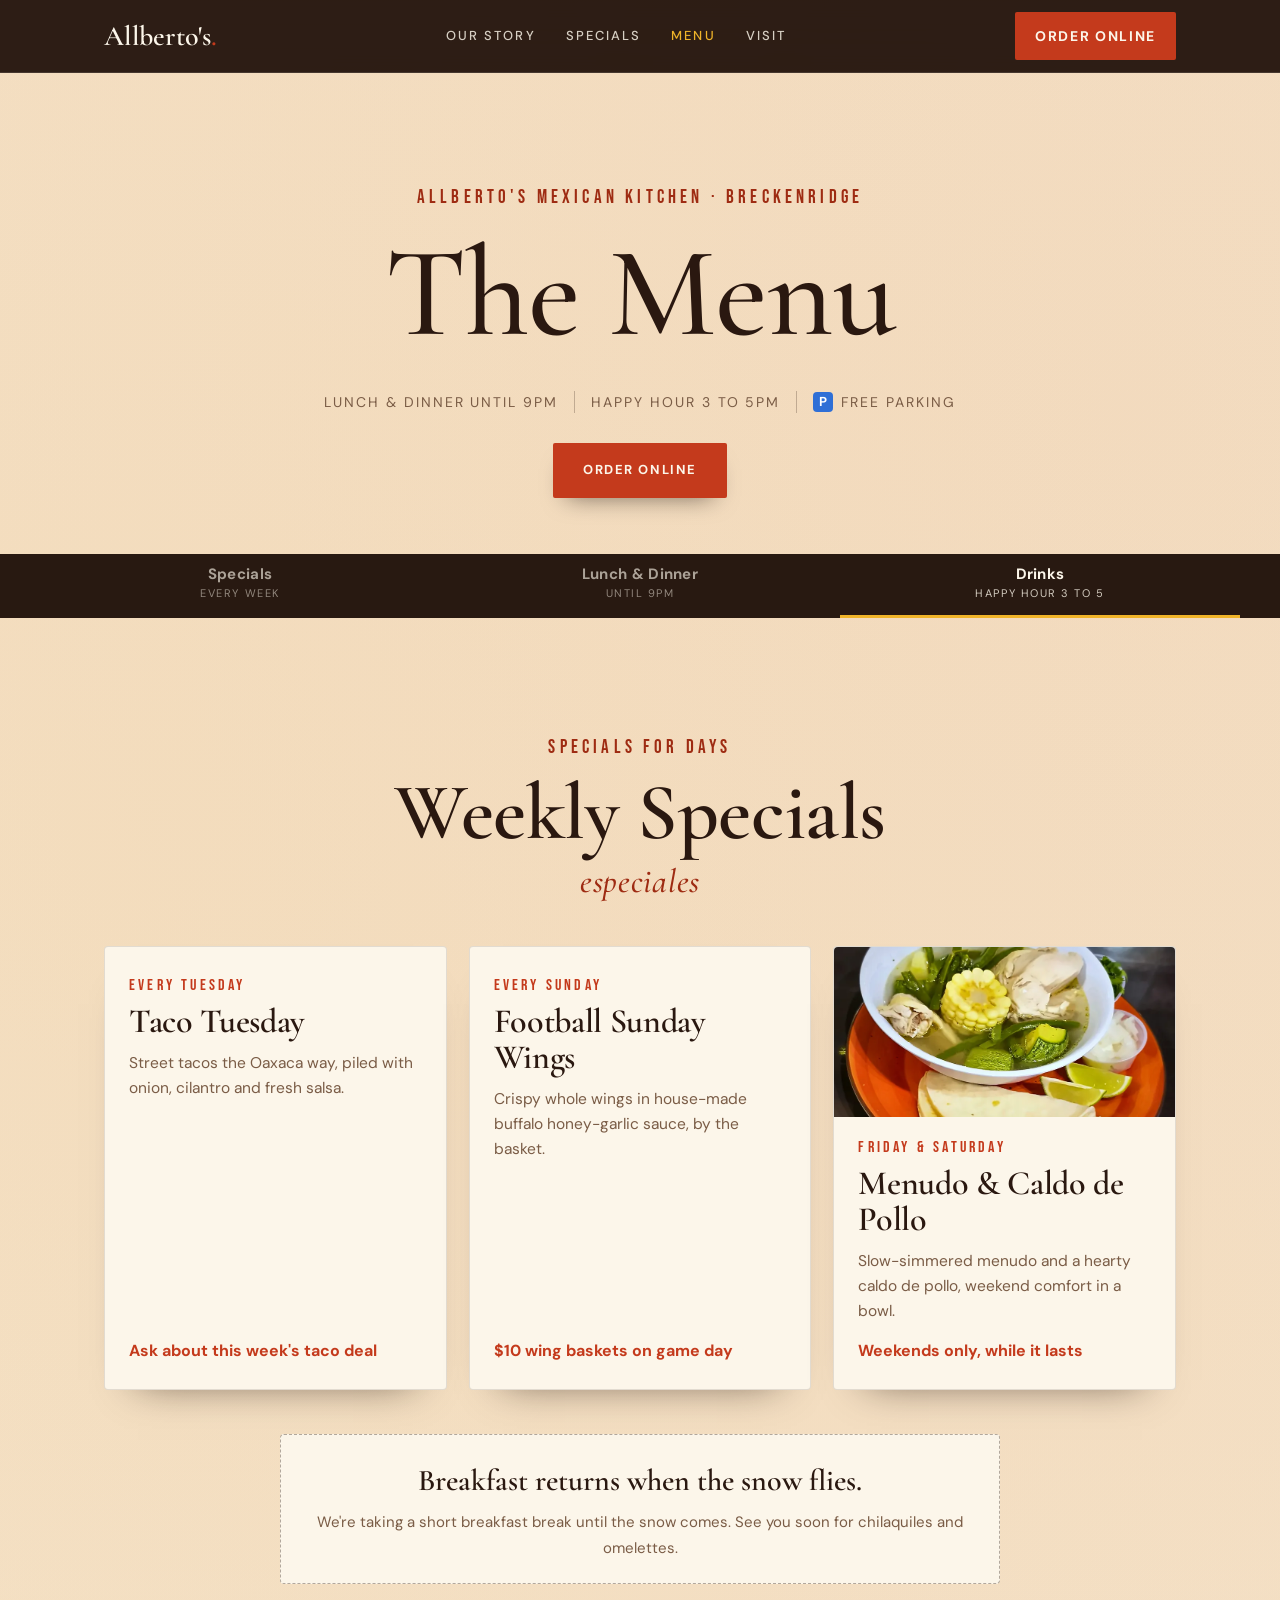
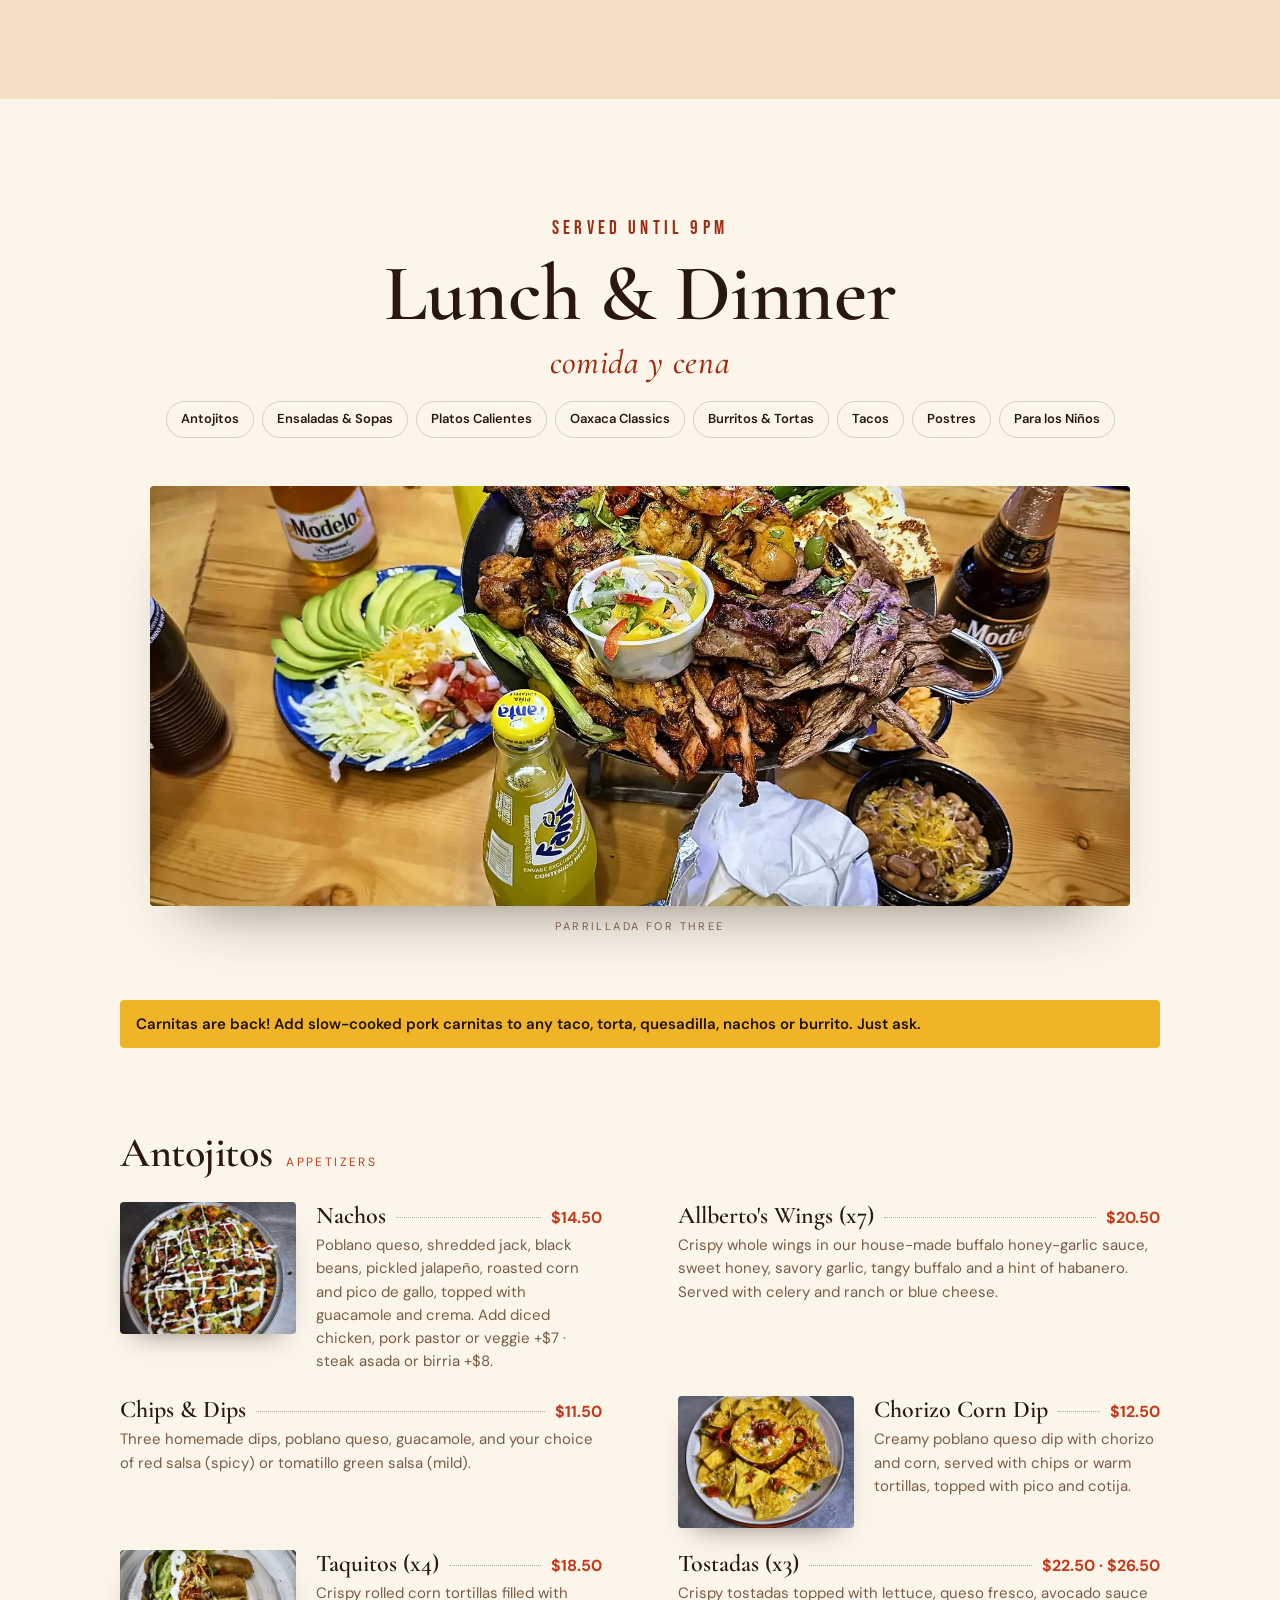
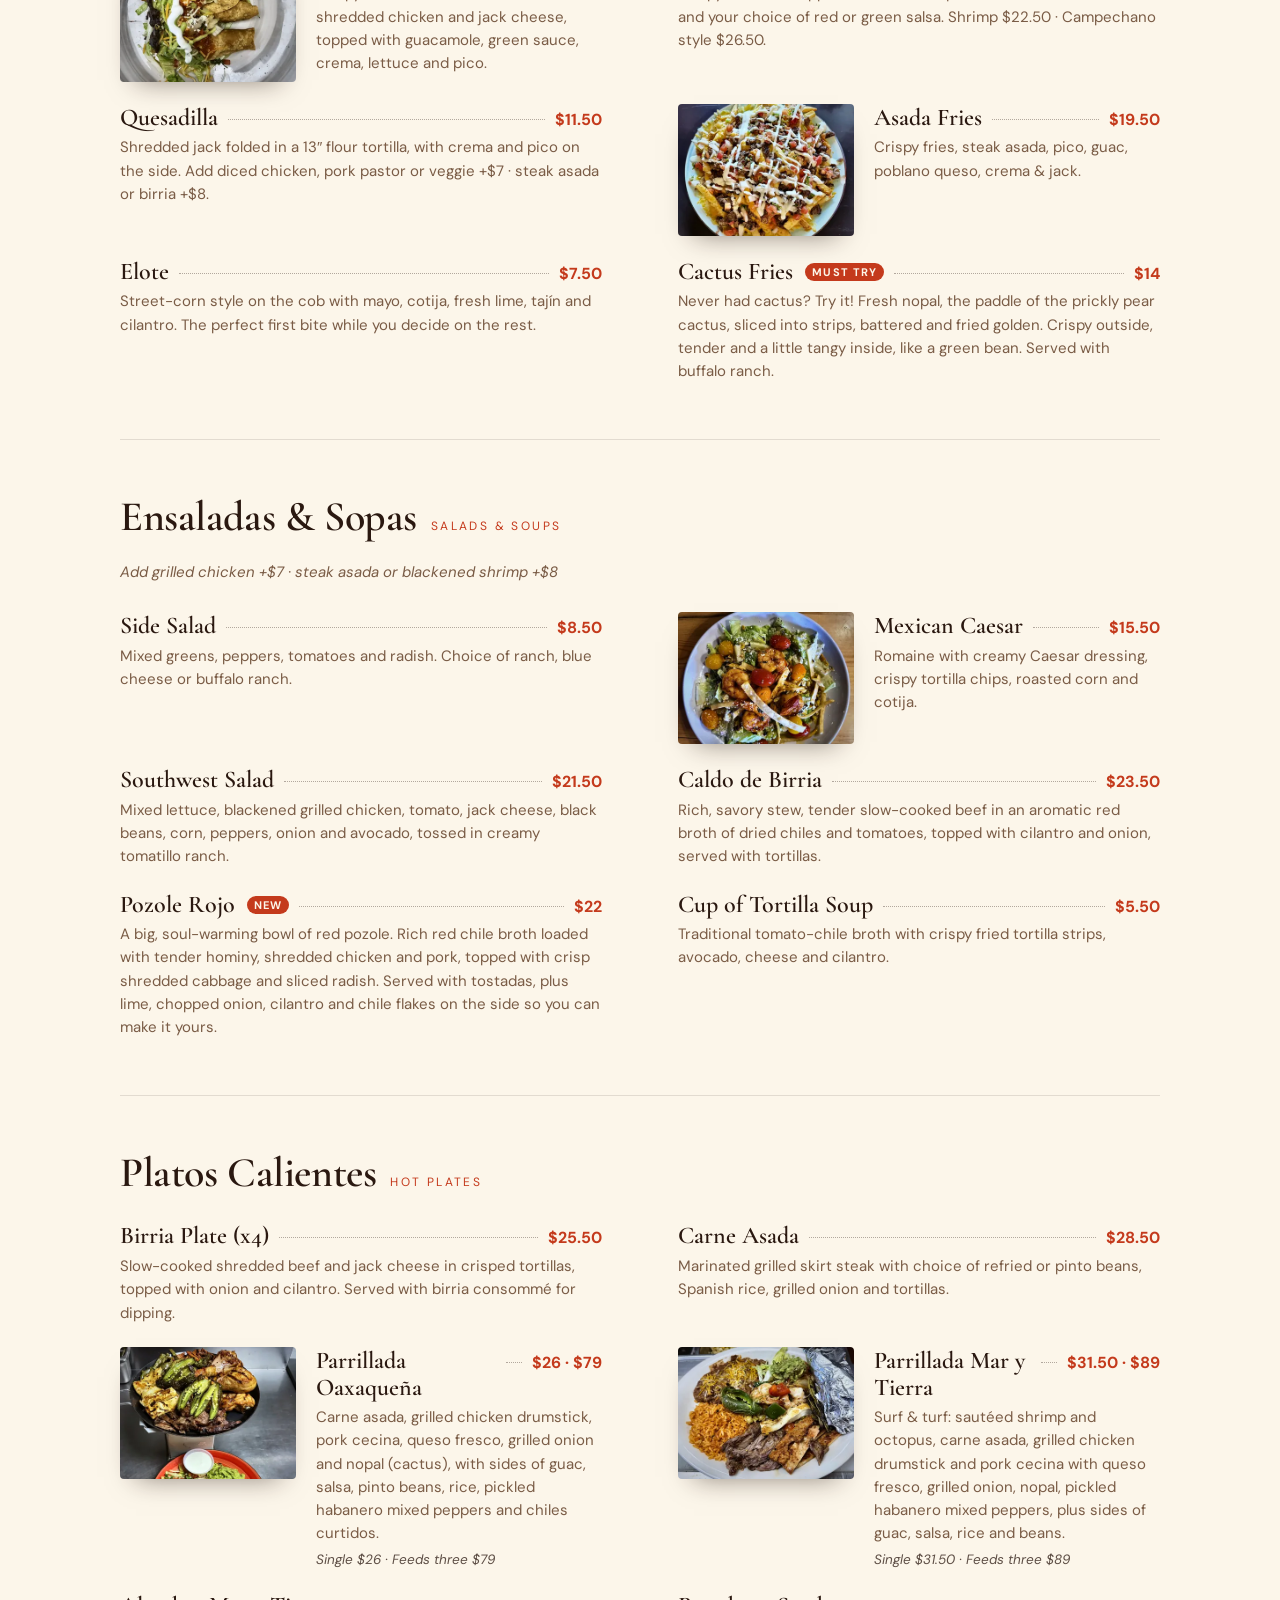
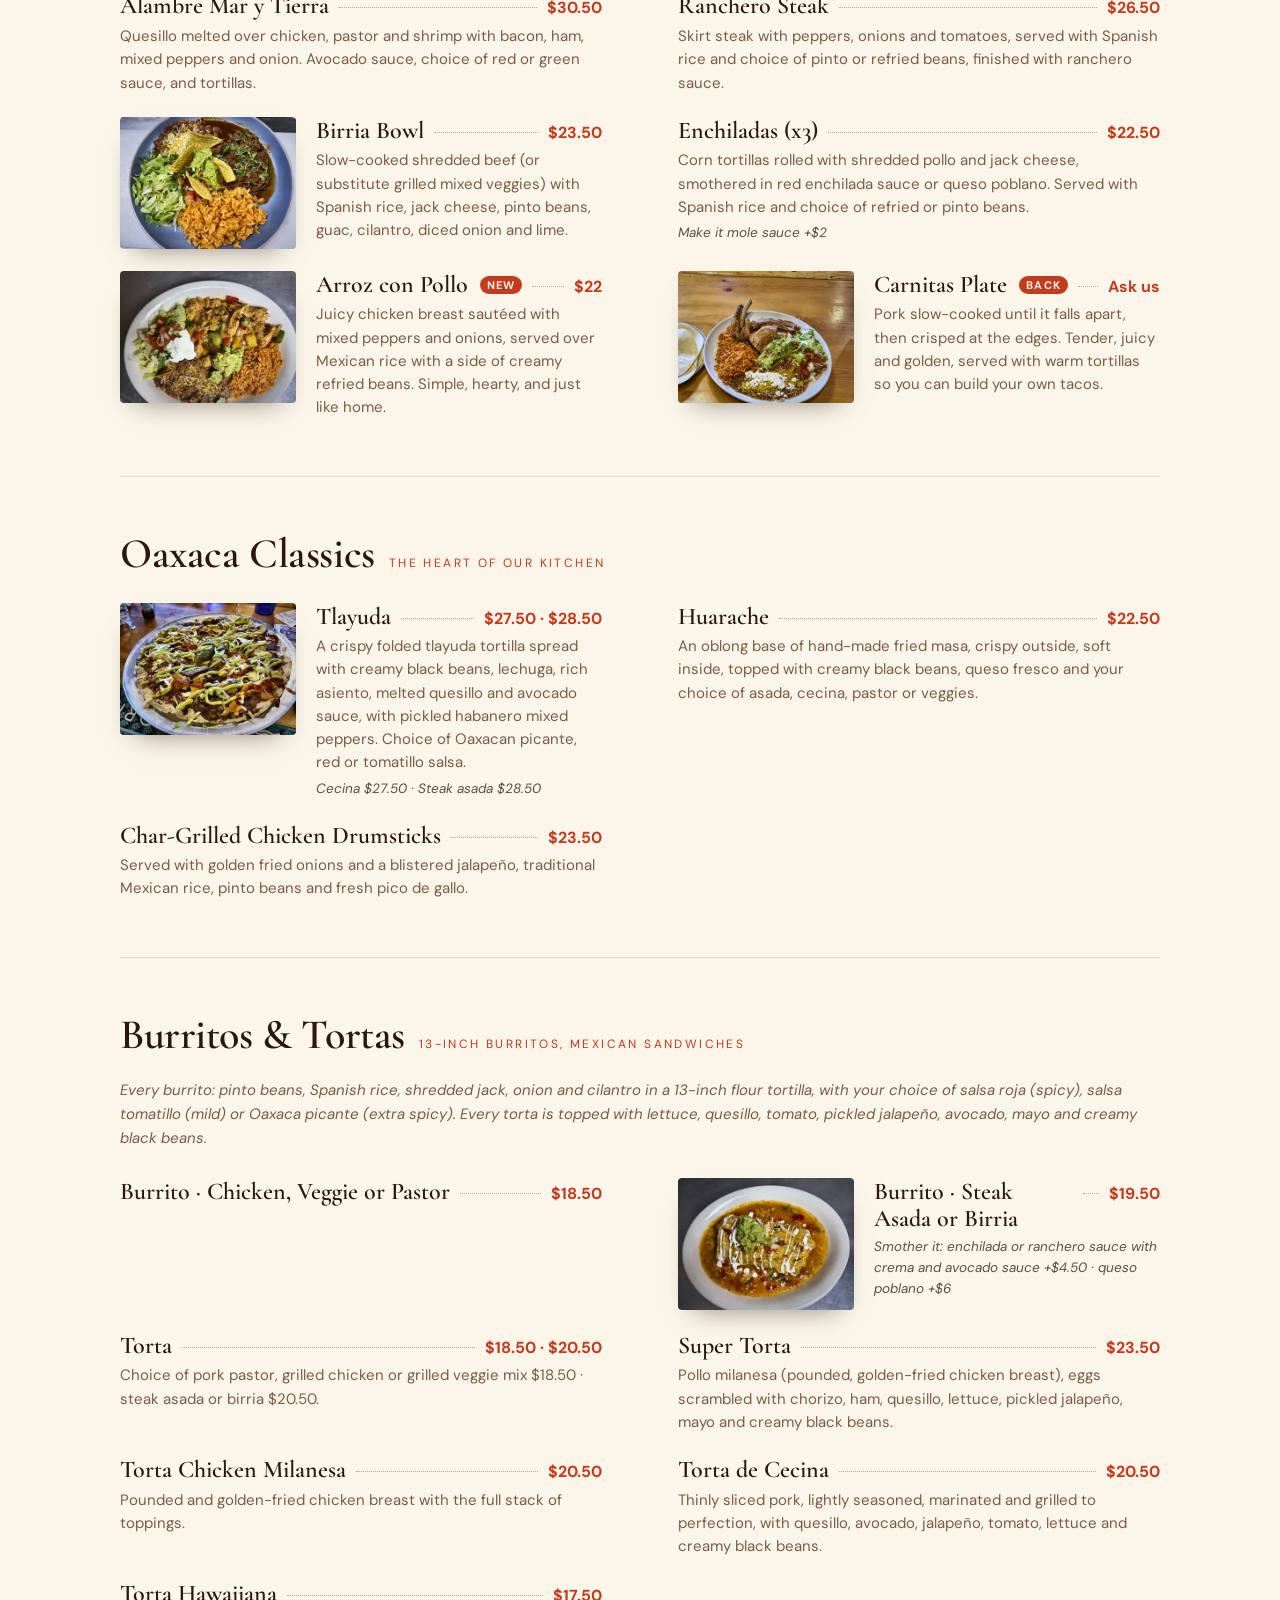
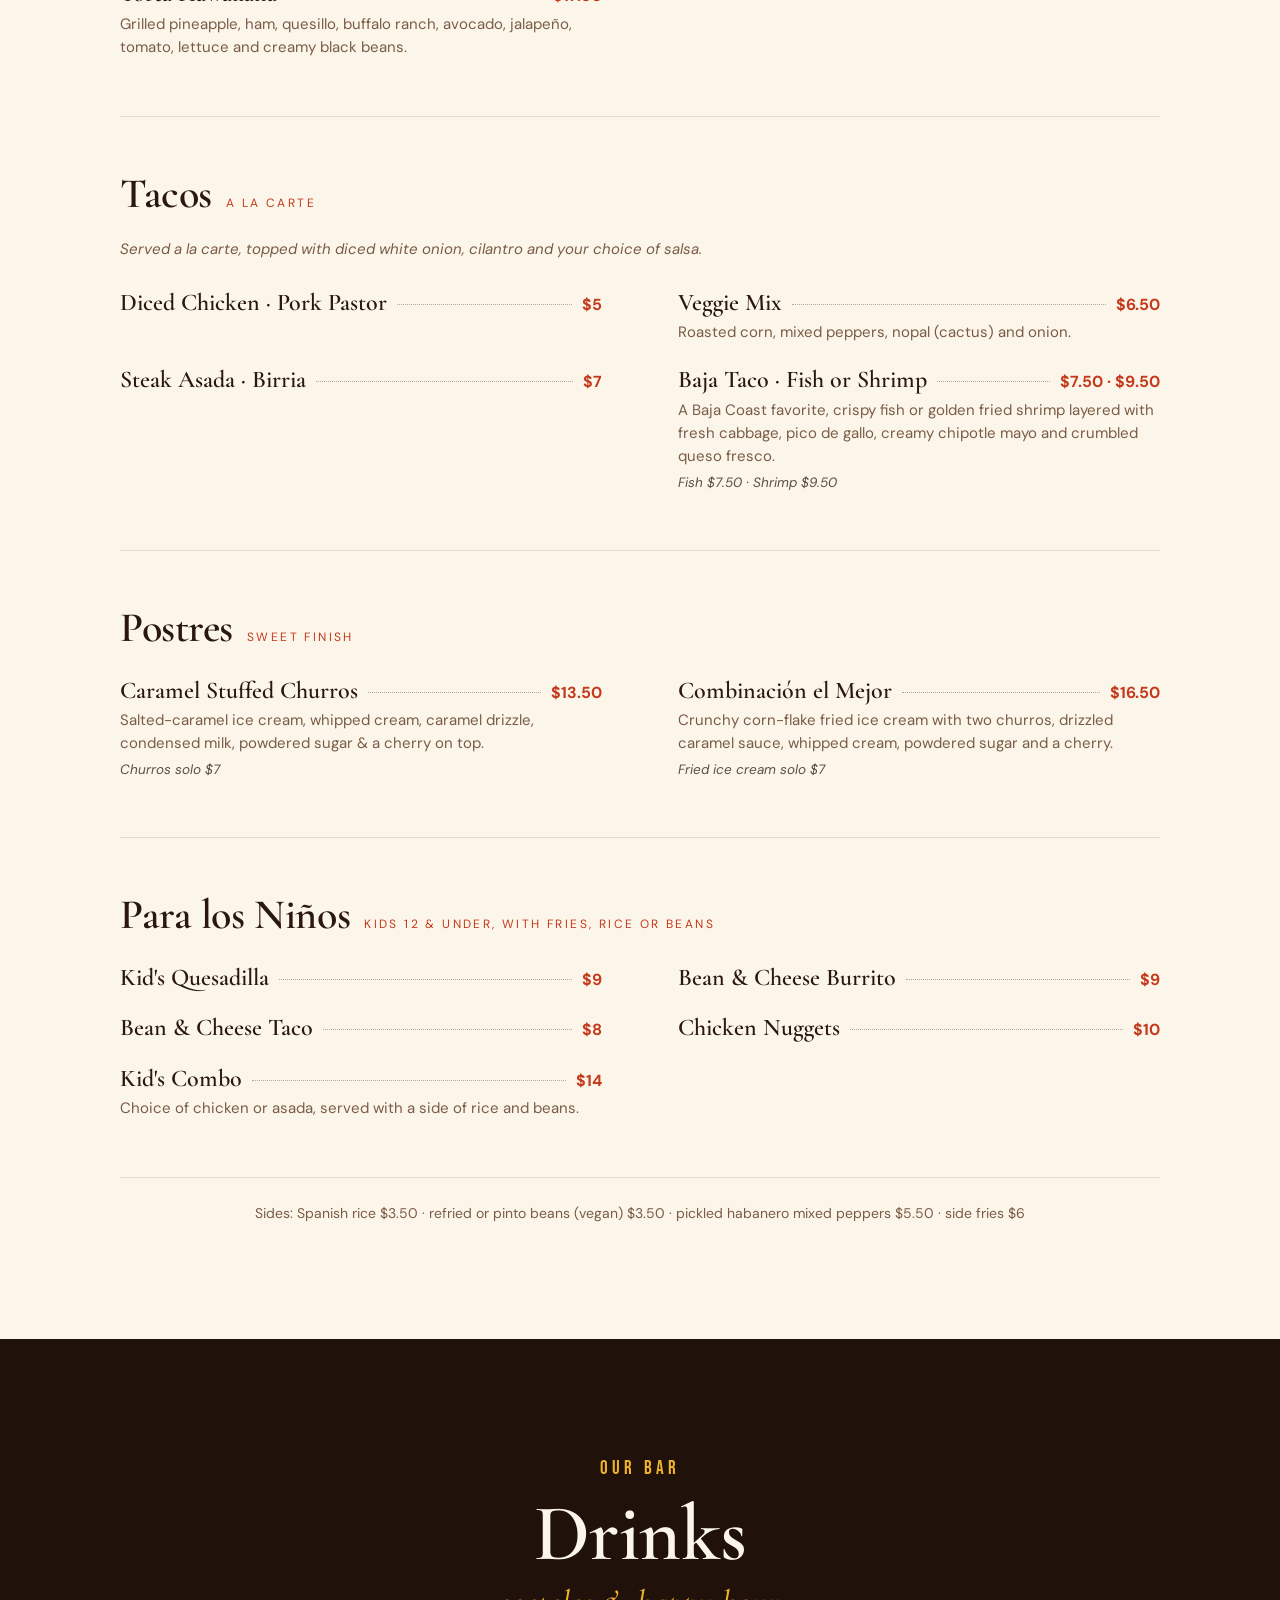
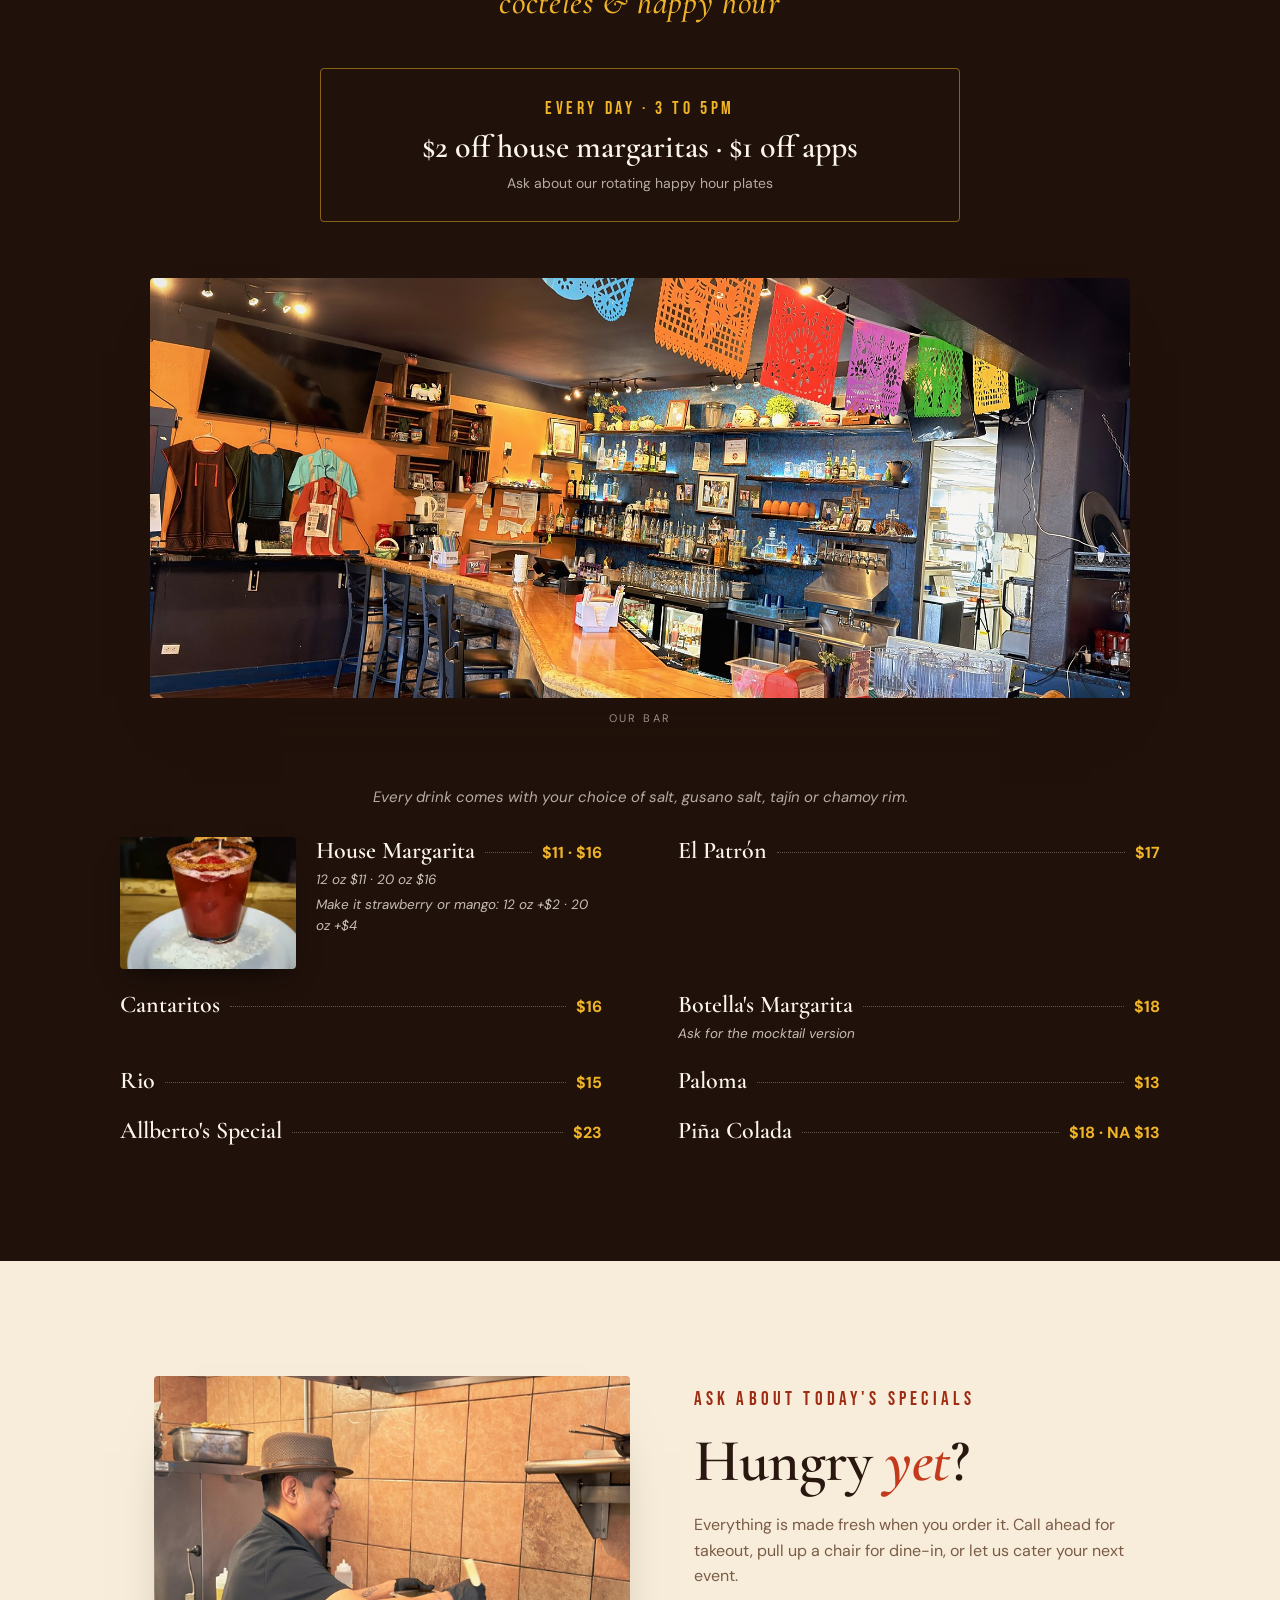
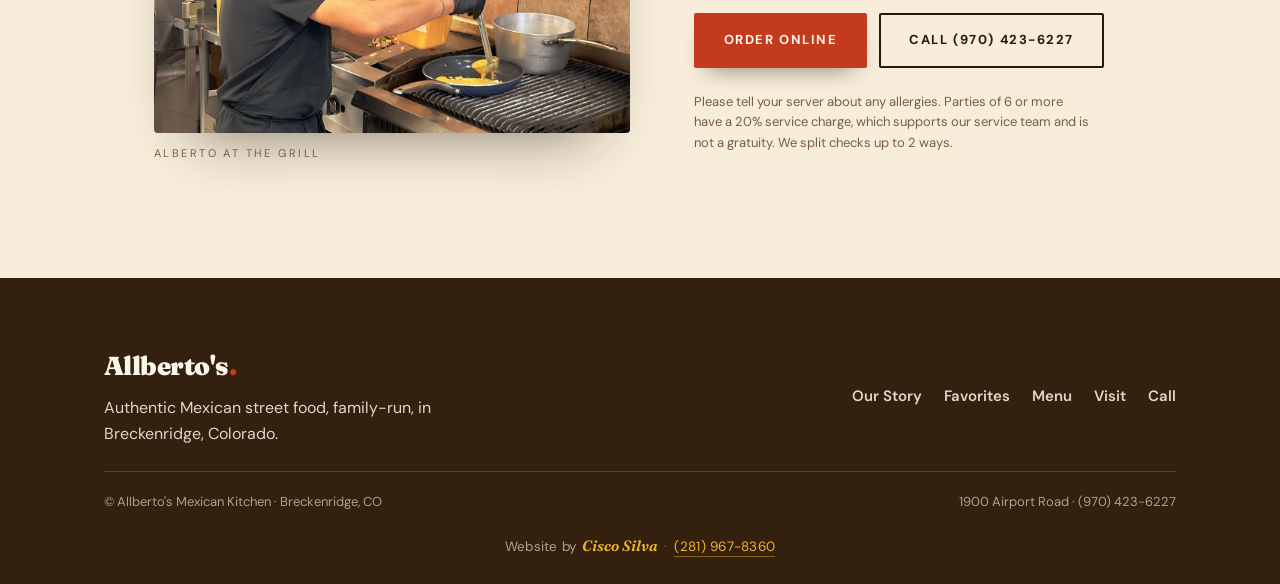
==== commit 485a2f07: "Match the menu page header to the home page, one button style Menu page now uses the same dark heade" ====
--- a/menu.html
+++ b/menu.html
@@ -16,20 +16,20 @@
 <link rel="preconnect" href="https://fonts.gstatic.com" crossorigin />
 <link rel="stylesheet" href="https://fonts.googleapis.com/css2?family=Cormorant+Garamond:ital,wght@0,500;0,600;1,500&family=Bebas+Neue&family=Fraunces:ital,opsz,wght@0,9..144,400;0,9..144,600;0,9..144,900;1,9..144,600;1,9..144,900&family=DM+Sans:wght@400;500;700&family=Great+Vibes&display=swap" media="print" onload="this.media='all'" />
 <noscript><link rel="stylesheet" href="https://fonts.googleapis.com/css2?family=Cormorant+Garamond:ital,wght@0,500;0,600;1,500&family=Bebas+Neue&family=Fraunces:ital,opsz,wght@0,9..144,400;0,9..144,600;0,9..144,900;1,9..144,600;1,9..144,900&family=DM+Sans:wght@400;500;700&family=Great+Vibes&display=swap" /></noscript>
-<link rel="stylesheet" href="css/styles.css?v=20261124a" />
-<link rel="stylesheet" href="css/menu.css?v=20261124a" />
-<link rel="stylesheet" href="css/specials.css?v=20261124a" />
+<link rel="stylesheet" href="css/styles.css?v=20261124b" />
+<link rel="stylesheet" href="css/menu.css?v=20261124b" />
+<link rel="stylesheet" href="css/specials.css?v=20261124b" />
 </head>
 <body class="menu-page">
 <div id="closed-notice" style="display:none;background:#b3261e;color:#fff;text-align:center;padding:14px 16px;font:700 17px/1.4 'DM Sans',Arial,sans-serif;position:relative;z-index:1000">Closed tonight (Tue, Nov 24). Reopening tomorrow. Sorry for the trouble!</div>
 <script>(function(){try{var d=new Intl.DateTimeFormat('en-CA',{timeZone:'America/Denver'}).format(new Date());if(d==='2026-11-24'){document.getElementById('closed-notice').style.display='block';}}catch(e){}})();</script>
 
-<header>
+<header class="site-header">
   <div class="wrap nav">
     <a href="index.html" class="brand">Allberto's<span class="dot">.</span></a>
     <nav class="nav-links">
       <a href="index.html#story">Our Story</a>
-      <a href="index.html#faves">Favorites</a>
+      <a href="index.html#specials">Specials</a>
       <a href="menu.html" class="active">Menu</a>
       <a href="index.html#visit">Visit</a>
     </nav>
@@ -496,8 +496,8 @@
   </div>
 </footer>
 
-<script src="js/until.js?v=20261124a"></script>
-<script src="js/main.js?v=20261124a"></script>
+<script src="js/until.js?v=20261124b"></script>
+<script src="js/main.js?v=20261124b"></script>
 <script>
 // highlight the sticky tab for the section on screen
 (function(){var tabs=[].slice.call(document.querySelectorAll('.mtab'));
--- a/css/specials.css
+++ b/css/specials.css
@@ -82,3 +82,13 @@
 .mi-new{font-size:11px;letter-spacing:.1em}
 .mfine{opacity:1;color:#6f5643}
 @media(max-width:420px){.mtab small{font-size:11px;letter-spacing:.04em;opacity:.9}}
+
+/* One header and one button style on every page (Nov 24) */
+.site-header .nav-links a.active{color:var(--gold)}
+.btn{border-radius:2px;letter-spacing:.12em;text-transform:uppercase;font-size:13px;padding:15px 28px}
+.nav-cta{padding:11px 18px;font-size:12px}
+.btn-solid{box-shadow:0 12px 24px -14px rgba(20,10,6,.6)}
+.btn-gold{box-shadow:0 12px 24px -14px rgba(20,10,6,.6)}
+.site-header .nav-cta,.hero .btn{box-shadow:none}
+.menu-page .site-header{background:rgba(32,17,10,.94)}
+.menu-note{display:flex;flex-wrap:wrap;justify-content:center;gap:12px}
